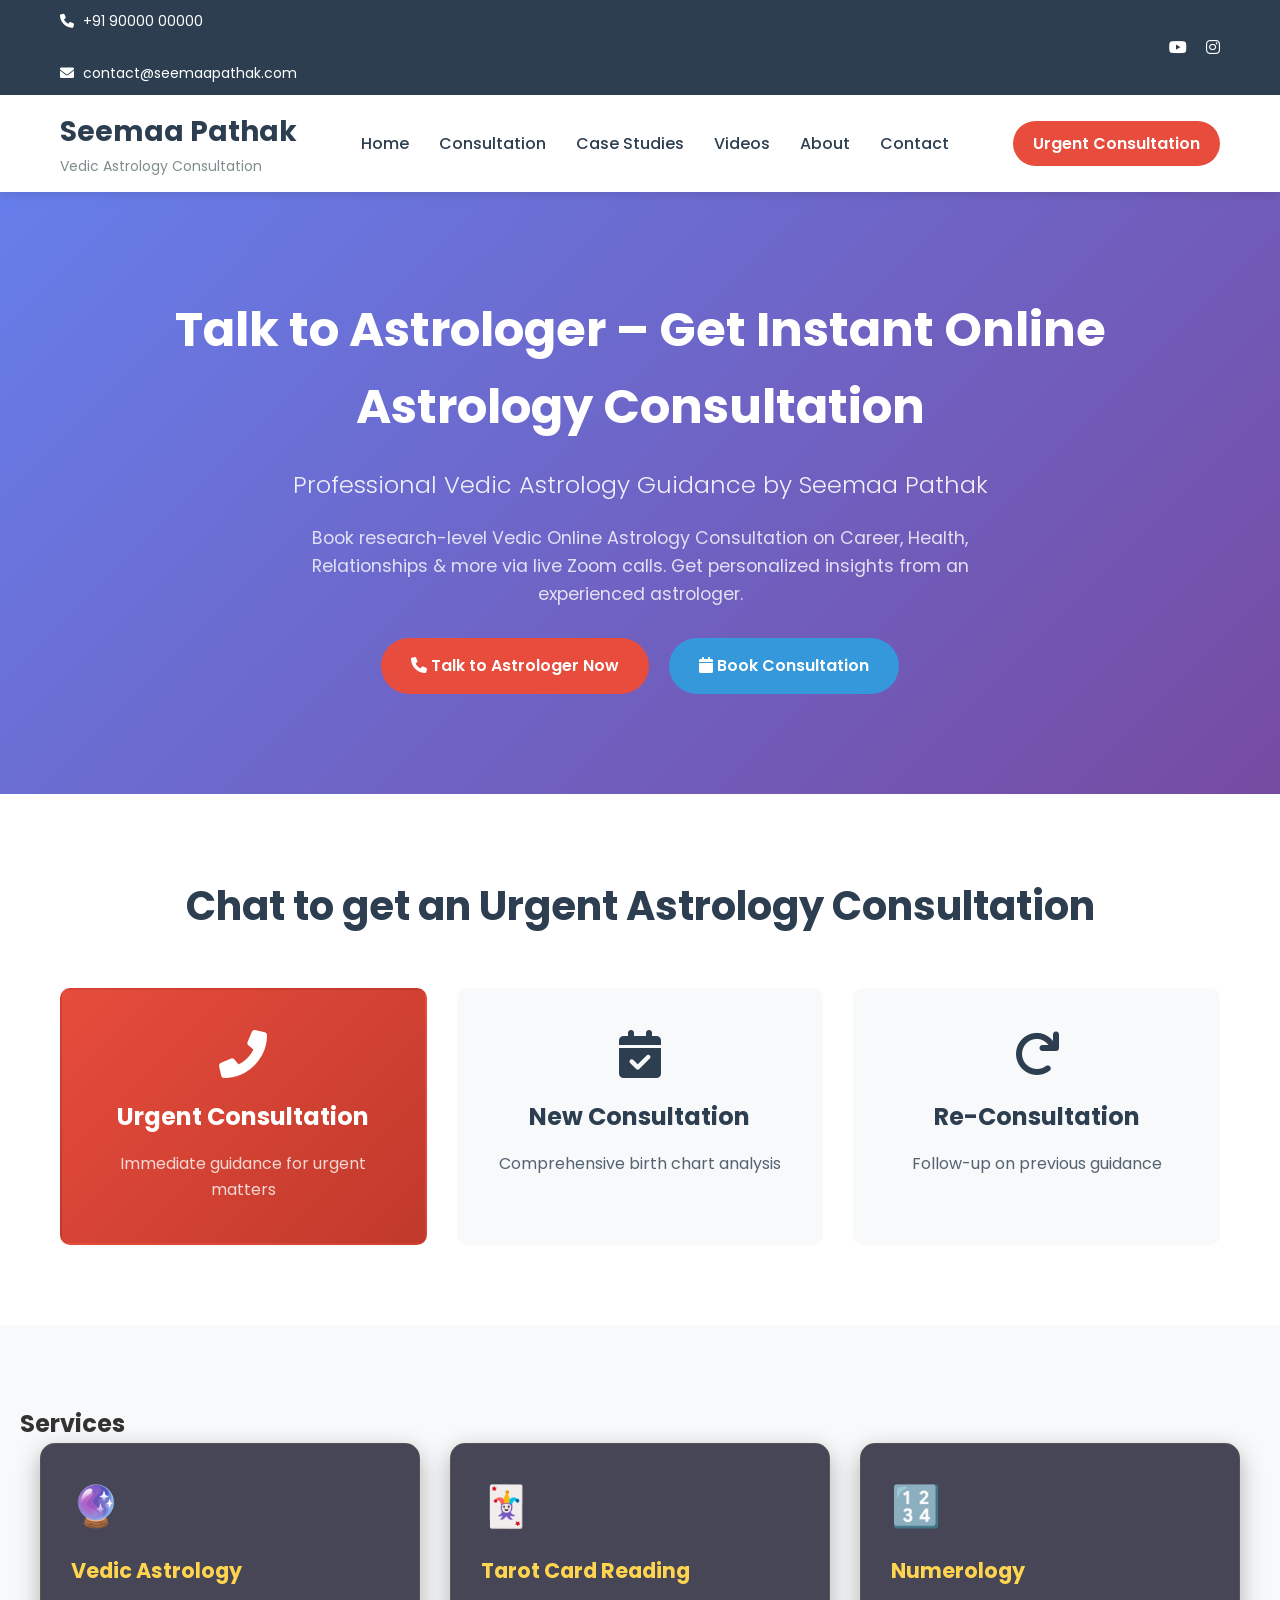
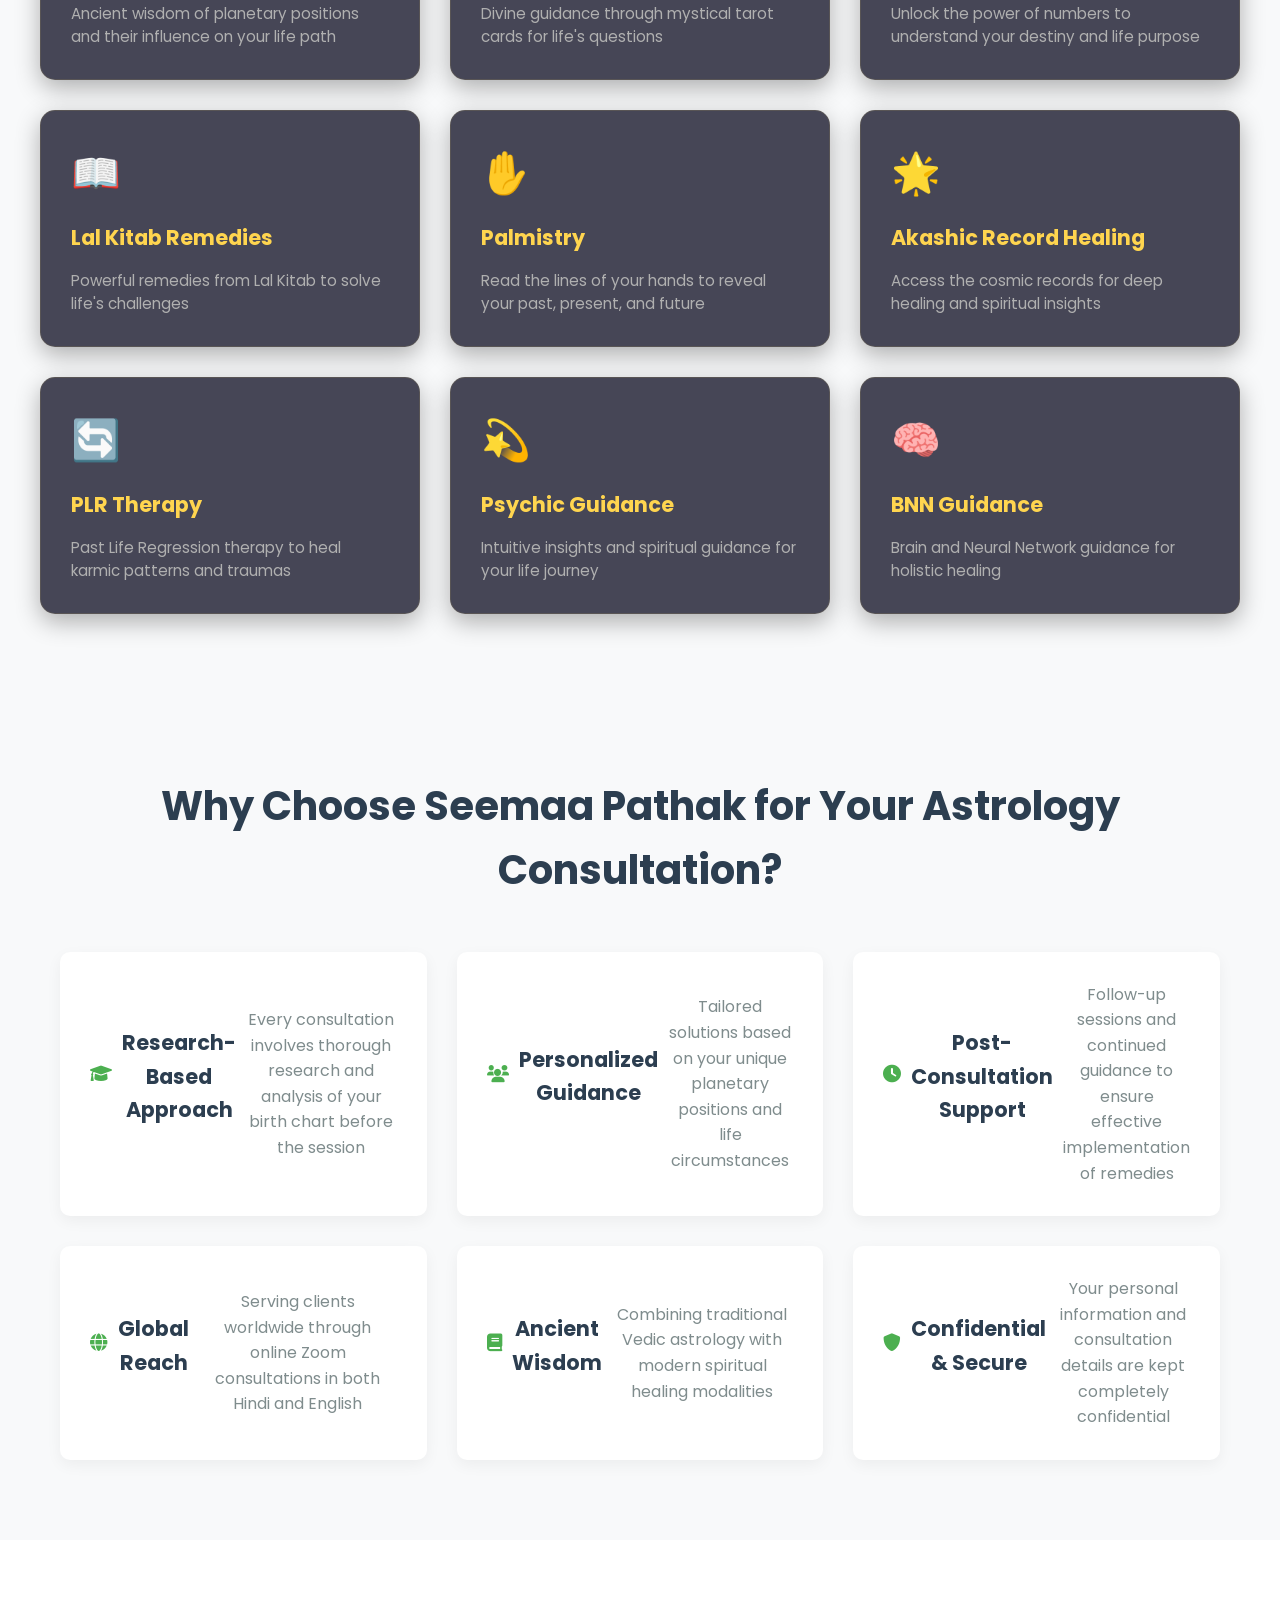
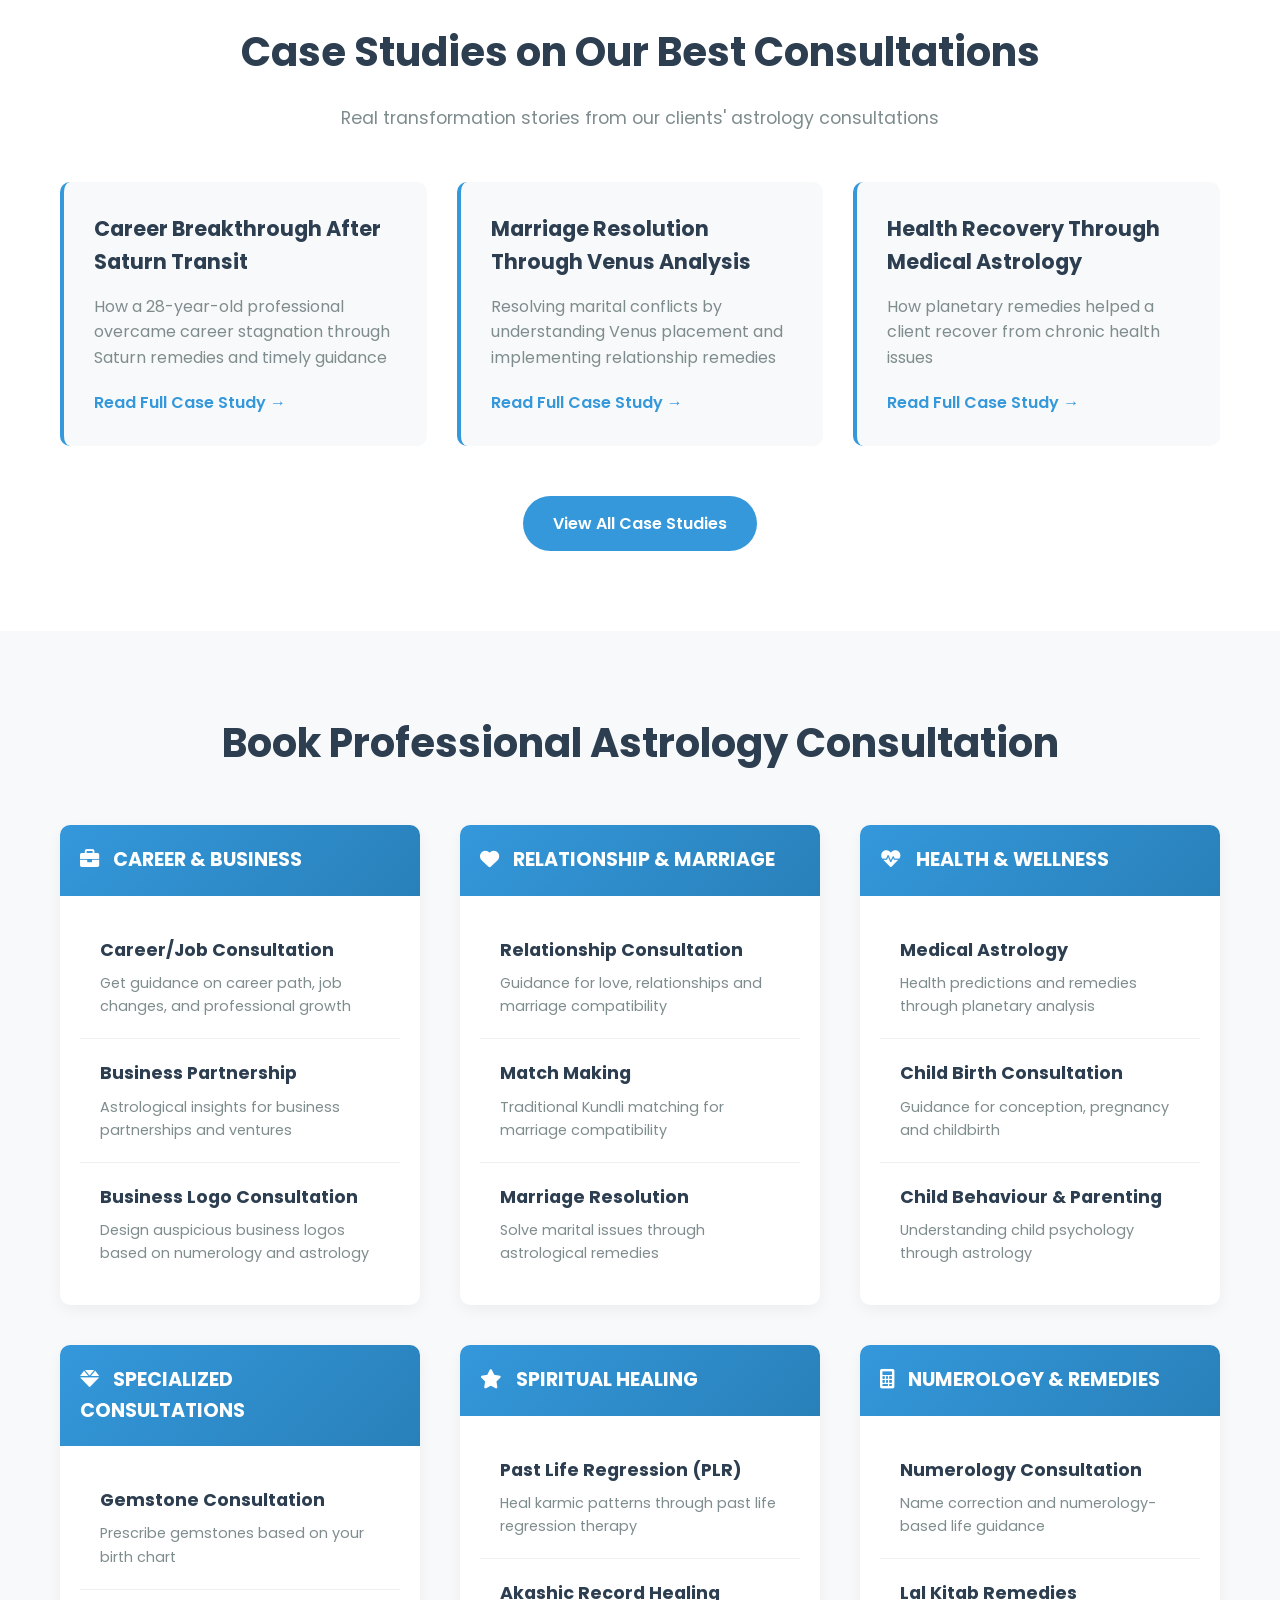
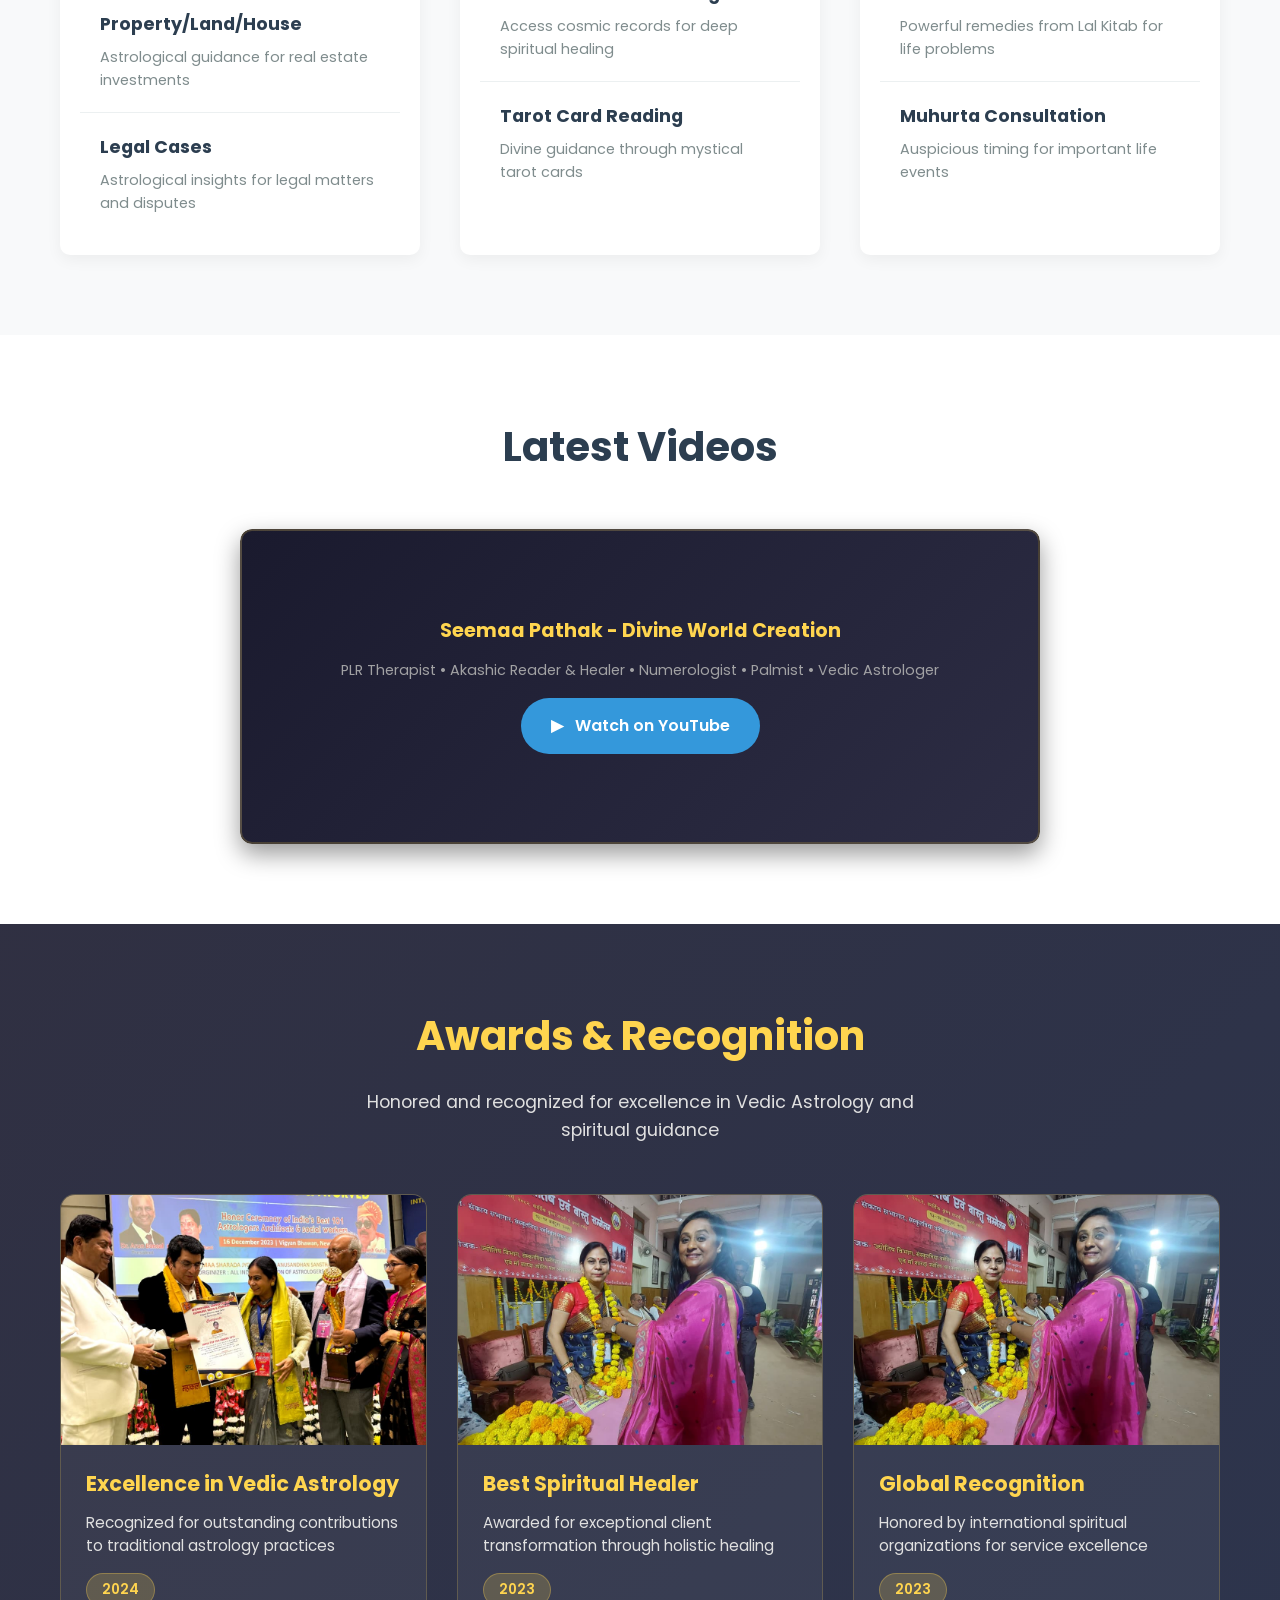
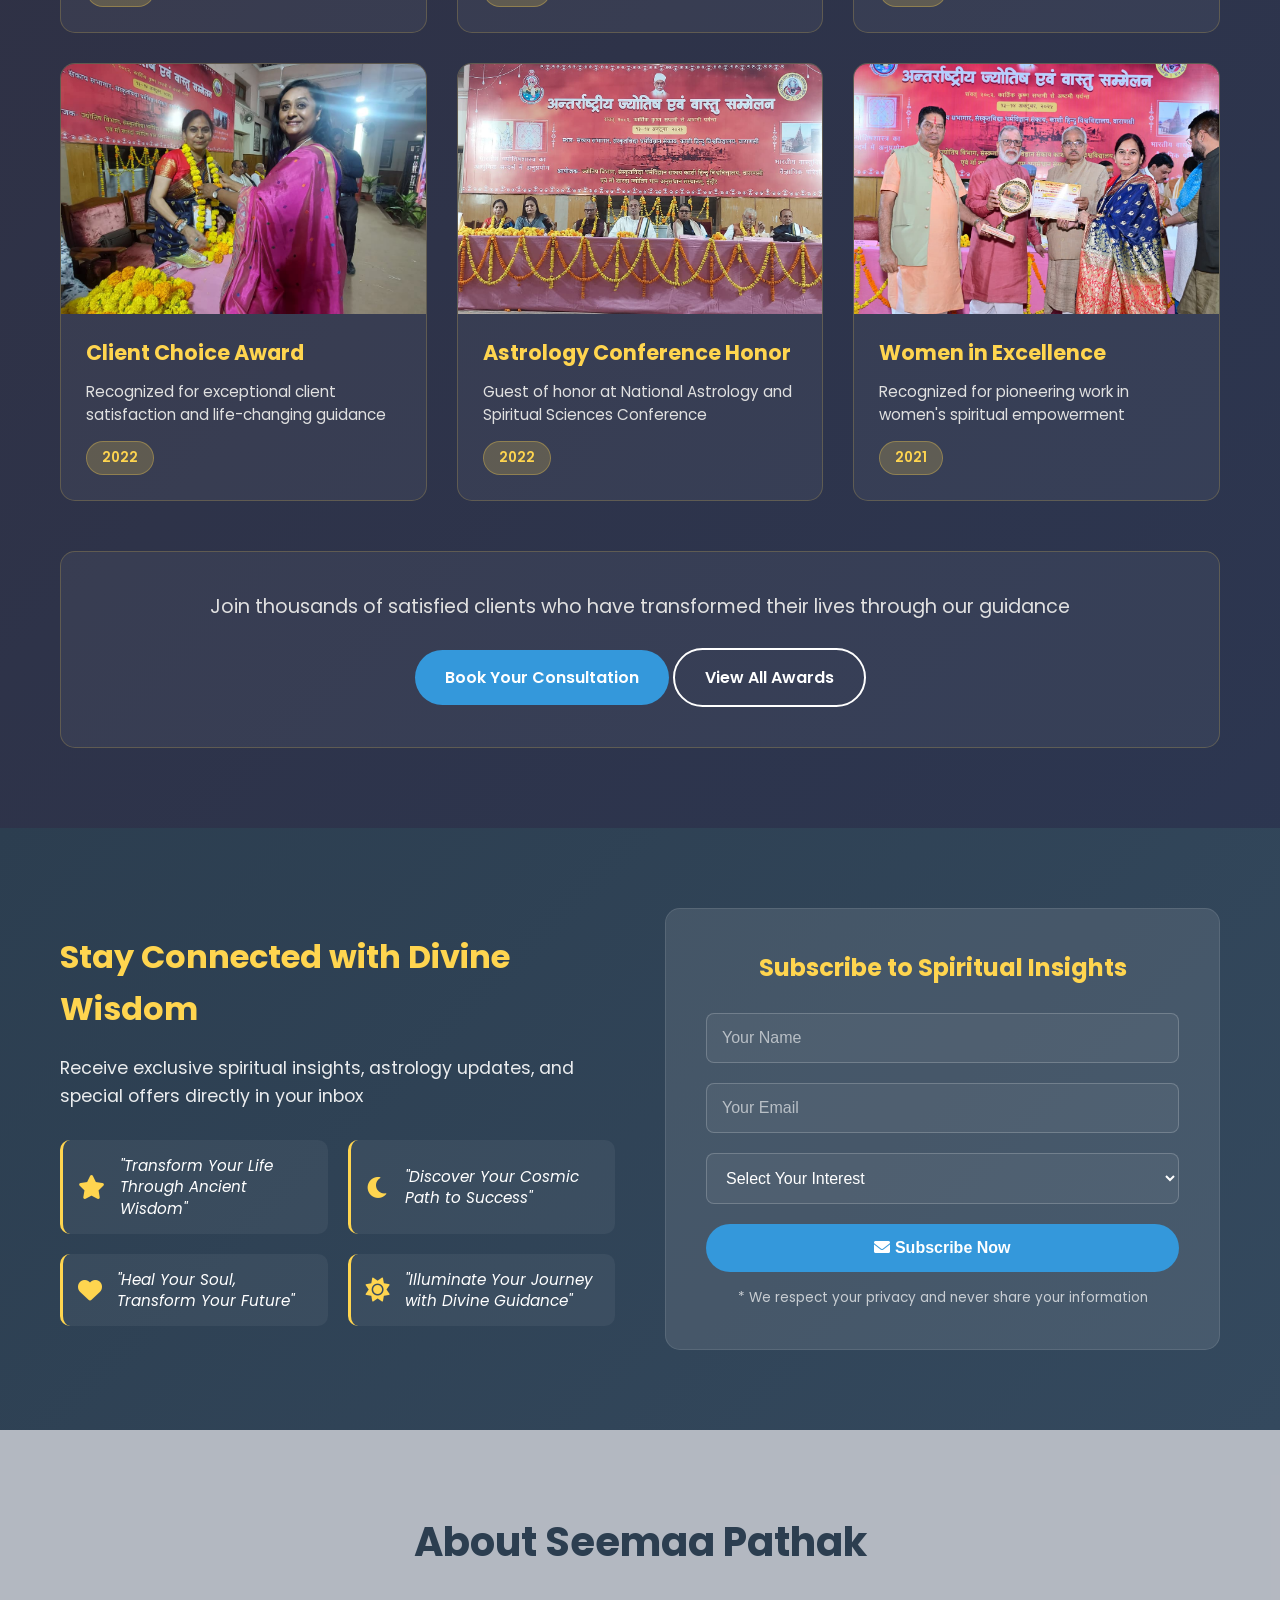
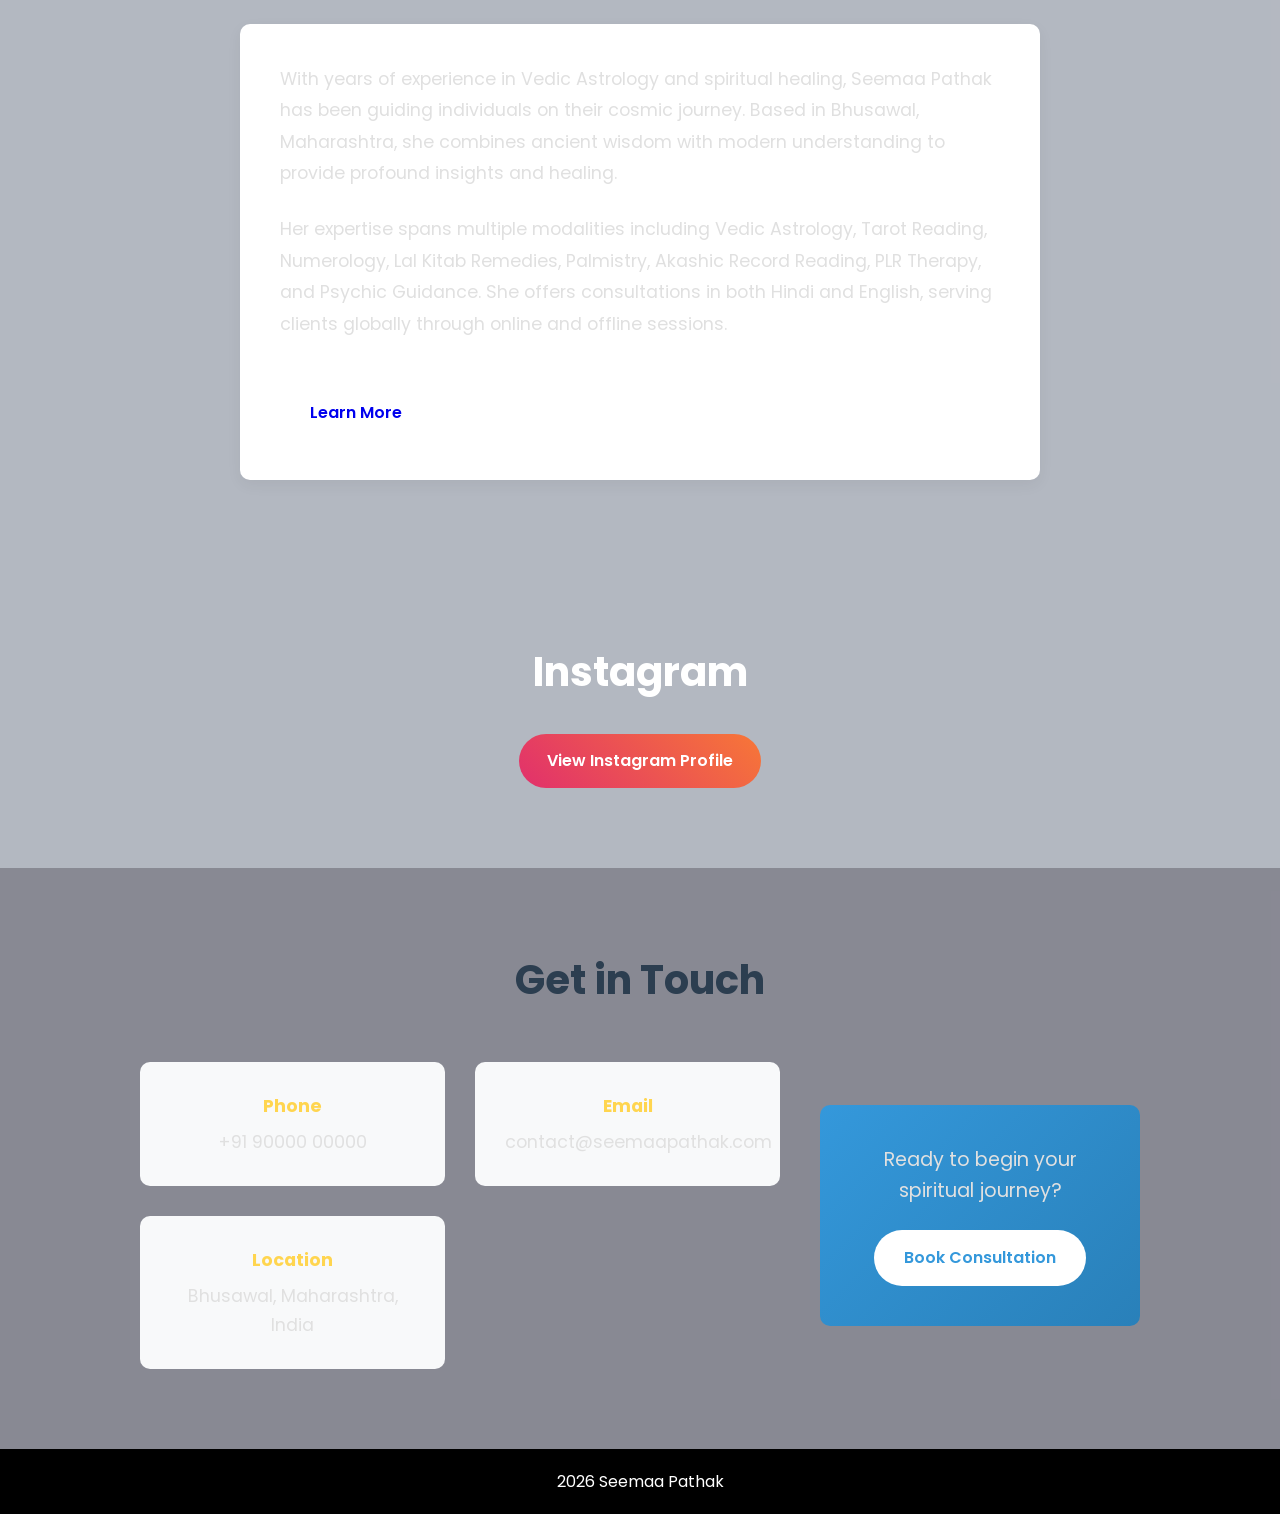
==== index.html @ 334b04e0 "awrds section added" ====
<!DOCTYPE html>
<html lang="en">

<head>

    <meta charset="UTF-8">
    <meta name="viewport" content="width=device-width, initial-scale=1.0">

    <title>Talk to Astrologer | Seemaa Pathak - Vedic Astrology Consultation</title>
    <meta name="description" content="Talk to Astrologer online and Book professional Vedic Online Astrology Consultation on Career, Health, Relationships & more via live Zoom calls.">

    <link rel="stylesheet" href="css/enhanced-style.css">
    <link href="https://fonts.googleapis.com/css2?family=Poppins:wght@300;400;500;600;700&display=swap" rel="stylesheet">
    <link rel="stylesheet" href="https://cdnjs.cloudflare.com/ajax/libs/font-awesome/6.0.0/css/all.min.css">

</head>

<body>

<header class="header">

    <div class="header-top">
        <div class="container">
            <div class="contact-info">
                <span><i class="fas fa-phone"></i> +91 90000 00000</span>
                <span><i class="fas fa-envelope"></i> contact@seemaapathak.com</span>
            </div>
            <div class="social-links">
                <a href="https://www.youtube.com/@DivineWORLDCreation12" target="_blank"><i class="fab fa-youtube"></i></a>
                <a href="https://instagram.com/seemaa_pathak" target="_blank"><i class="fab fa-instagram"></i></a>
            </div>
        </div>
    </div>

    <div class="header-main">
        <div class="container">
            <div class="logo">
                <h2>Seemaa Pathak</h2>
                <span>Vedic Astrology Consultation</span>
            </div>

            <nav class="main-nav">
                <a href="index.html">Home</a>
                <a href="services.html">Consultation</a>
                <a href="case-studies.html">Case Studies</a>
                <a href="videos.html">Videos</a>
                <a href="about.html">About</a>
                <a href="contact.html">Contact</a>
            </nav>

            <div class="header-cta">
                <a href="tel:+91900000000" class="btn urgent">Urgent Consultation</a>
            </div>
        </div>
    </div>

</header>

<section class="hero">

    <div class="container">
        <div class="hero-content">
            <h1>Talk to Astrologer – Get Instant Online Astrology Consultation</h1>
            <h2>Professional Vedic Astrology Guidance by Seemaa Pathak</h2>
            <p>Book research-level Vedic Online Astrology Consultation on Career, Health, Relationships & more via live Zoom calls. Get personalized insights from an experienced astrologer.</p>
            
            <div class="hero-buttons">
                <a href="tel:+91900000000" class="btn urgent">
                    <i class="fas fa-phone"></i> Talk to Astrologer Now
                </a>
                <a href="#consultation-types" class="btn primary">
                    <i class="fas fa-calendar"></i> Book Consultation
                </a>
            </div>
        </div>
    </div>

</section>

<section class="quick-booking">
    <div class="container">
        <h2>Chat to get an Urgent Astrology Consultation</h2>
        <div class="booking-grid">
            <a href="tel:+91900000000" class="booking-card urgent">
                <i class="fas fa-phone-alt"></i>
                <h3>Urgent Consultation</h3>
                <p>Immediate guidance for urgent matters</p>
            </a>
            <a href="contact.html" class="booking-card">
                <i class="fas fa-calendar-check"></i>
                <h3>New Consultation</h3>
                <p>Comprehensive birth chart analysis</p>
            </a>
            <a href="contact.html" class="booking-card">
                <i class="fas fa-redo"></i>
                <h3>Re-Consultation</h3>
                <p>Follow-up on previous guidance</p>
            </a>
        </div>
    </div>
</section>

<section class="services">

    <h2>Services</h2>

    <div class="service-grid">

        <div class="service-card">
            <div class="service-icon">🔮</div>
            <h3>Vedic Astrology</h3>
            <p>Ancient wisdom of planetary positions and their influence on your life path</p>
        </div>

        <div class="service-card">
            <div class="service-icon">🃏</div>
            <h3>Tarot Card Reading</h3>
            <p>Divine guidance through mystical tarot cards for life's questions</p>
        </div>

        <div class="service-card">
            <div class="service-icon">🔢</div>
            <h3>Numerology</h3>
            <p>Unlock the power of numbers to understand your destiny and life purpose</p>
        </div>

        <div class="service-card">
            <div class="service-icon">📖</div>
            <h3>Lal Kitab Remedies</h3>
            <p>Powerful remedies from Lal Kitab to solve life's challenges</p>
        </div>

        <div class="service-card">
            <div class="service-icon">✋</div>
            <h3>Palmistry</h3>
            <p>Read the lines of your hands to reveal your past, present, and future</p>
        </div>

        <div class="service-card">
            <div class="service-icon">🌟</div>
            <h3>Akashic Record Healing</h3>
            <p>Access the cosmic records for deep healing and spiritual insights</p>
        </div>

        <div class="service-card">
            <div class="service-icon">🔄</div>
            <h3>PLR Therapy</h3>
            <p>Past Life Regression therapy to heal karmic patterns and traumas</p>
        </div>

        <div class="service-card">
            <div class="service-icon">💫</div>
            <h3>Psychic Guidance</h3>
            <p>Intuitive insights and spiritual guidance for your life journey</p>
        </div>

        <div class="service-card">
            <div class="service-icon">🧠</div>
            <h3>BNN Guidance</h3>
            <p>Brain and Neural Network guidance for holistic healing</p>
        </div>

    </div>

</section>

<section class="why-choose">

    <div class="container">
        <h2>Why Choose Seemaa Pathak for Your Astrology Consultation?</h2>
        
        <div class="features-grid">
            <div class="feature">
                <i class="fas fa-graduation-cap"></i>
                <h3>Research-Based Approach</h3>
                <p>Every consultation involves thorough research and analysis of your birth chart before the session</p>
            </div>
            
            <div class="feature">
                <i class="fas fa-users"></i>
                <h3>Personalized Guidance</h3>
                <p>Tailored solutions based on your unique planetary positions and life circumstances</p>
            </div>
            
            <div class="feature">
                <i class="fas fa-clock"></i>
                <h3>Post-Consultation Support</h3>
                <p>Follow-up sessions and continued guidance to ensure effective implementation of remedies</p>
            </div>
            
            <div class="feature">
                <i class="fas fa-globe"></i>
                <h3>Global Reach</h3>
                <p>Serving clients worldwide through online Zoom consultations in both Hindi and English</p>
            </div>
            
            <div class="feature">
                <i class="fas fa-book"></i>
                <h3>Ancient Wisdom</h3>
                <p>Combining traditional Vedic astrology with modern spiritual healing modalities</p>
            </div>
            
            <div class="feature">
                <i class="fas fa-shield-alt"></i>
                <h3>Confidential & Secure</h3>
                <p>Your personal information and consultation details are kept completely confidential</p>
            </div>
        </div>
    </div>

</section>

<section class="case-studies">

    <div class="container">
        <h2>Case Studies on Our Best Consultations</h2>
        <p>Real transformation stories from our clients' astrology consultations</p>
        
        <div class="case-grid">
            <div class="case-card">
                <h3>Career Breakthrough After Saturn Transit</h3>
                <p>How a 28-year-old professional overcame career stagnation through Saturn remedies and timely guidance</p>
                <a href="case-studies.html" class="read-more">Read Full Case Study →</a>
            </div>
            
            <div class="case-card">
                <h3>Marriage Resolution Through Venus Analysis</h3>
                <p>Resolving marital conflicts by understanding Venus placement and implementing relationship remedies</p>
                <a href="case-studies.html" class="read-more">Read Full Case Study →</a>
            </div>
            
            <div class="case-card">
                <h3>Health Recovery Through Medical Astrology</h3>
                <p>How planetary remedies helped a client recover from chronic health issues</p>
                <a href="case-studies.html" class="read-more">Read Full Case Study →</a>
            </div>
        </div>
        
        <div class="case-cta">
            <a href="case-studies.html" class="btn primary">View All Case Studies</a>
        </div>
    </div>

</section>

<section class="consultation-types" id="consultation-types">

    <div class="container">
        <h2>Book Professional Astrology Consultation</h2>
        
        <div class="consultation-categories">
            <div class="category">
                <h3><i class="fas fa-briefcase"></i> CAREER & BUSINESS</h3>
                <div class="consultation-list">
                    <a href="contact.html" class="consultation-item">
                        <h4>Career/Job Consultation</h4>
                        <p>Get guidance on career path, job changes, and professional growth</p>
                    </a>
                    <a href="contact.html" class="consultation-item">
                        <h4>Business Partnership</h4>
                        <p>Astrological insights for business partnerships and ventures</p>
                    </a>
                    <a href="contact.html" class="consultation-item">
                        <h4>Business Logo Consultation</h4>
                        <p>Design auspicious business logos based on numerology and astrology</p>
                    </a>
                </div>
            </div>

            <div class="category">
                <h3><i class="fas fa-heart"></i> RELATIONSHIP & MARRIAGE</h3>
                <div class="consultation-list">
                    <a href="contact.html" class="consultation-item">
                        <h4>Relationship Consultation</h4>
                        <p>Guidance for love, relationships and marriage compatibility</p>
                    </a>
                    <a href="contact.html" class="consultation-item">
                        <h4>Match Making</h4>
                        <p>Traditional Kundli matching for marriage compatibility</p>
                    </a>
                    <a href="contact.html" class="consultation-item">
                        <h4>Marriage Resolution</h4>
                        <p>Solve marital issues through astrological remedies</p>
                    </a>
                </div>
            </div>

            <div class="category">
                <h3><i class="fas fa-heartbeat"></i> HEALTH & WELLNESS</h3>
                <div class="consultation-list">
                    <a href="contact.html" class="consultation-item">
                        <h4>Medical Astrology</h4>
                        <p>Health predictions and remedies through planetary analysis</p>
                    </a>
                    <a href="contact.html" class="consultation-item">
                        <h4>Child Birth Consultation</h4>
                        <p>Guidance for conception, pregnancy and childbirth</p>
                    </a>
                    <a href="contact.html" class="consultation-item">
                        <h4>Child Behaviour & Parenting</h4>
                        <p>Understanding child psychology through astrology</p>
                    </a>
                </div>
            </div>

            <div class="category">
                <h3><i class="fas fa-gem"></i> SPECIALIZED CONSULTATIONS</h3>
                <div class="consultation-list">
                    <a href="contact.html" class="consultation-item">
                        <h4>Gemstone Consultation</h4>
                        <p>Prescribe gemstones based on your birth chart</p>
                    </a>
                    <a href="contact.html" class="consultation-item">
                        <h4>Property/Land/House</h4>
                        <p>Astrological guidance for real estate investments</p>
                    </a>
                    <a href="contact.html" class="consultation-item">
                        <h4>Legal Cases</h4>
                        <p>Astrological insights for legal matters and disputes</p>
                    </a>
                </div>
            </div>

            <div class="category">
                <h3><i class="fas fa-star"></i> SPIRITUAL HEALING</h3>
                <div class="consultation-list">
                    <a href="contact.html" class="consultation-item">
                        <h4>Past Life Regression (PLR)</h4>
                        <p>Heal karmic patterns through past life regression therapy</p>
                    </a>
                    <a href="contact.html" class="consultation-item">
                        <h4>Akashic Record Healing</h4>
                        <p>Access cosmic records for deep spiritual healing</p>
                    </a>
                    <a href="contact.html" class="consultation-item">
                        <h4>Tarot Card Reading</h4>
                        <p>Divine guidance through mystical tarot cards</p>
                    </a>
                </div>
            </div>

            <div class="category">
                <h3><i class="fas fa-calculator"></i> NUMEROLOGY & REMEDIES</h3>
                <div class="consultation-list">
                    <a href="contact.html" class="consultation-item">
                        <h4>Numerology Consultation</h4>
                        <p>Name correction and numerology-based life guidance</p>
                    </a>
                    <a href="contact.html" class="consultation-item">
                        <h4>Lal Kitab Remedies</h4>
                        <p>Powerful remedies from Lal Kitab for life problems</p>
                    </a>
                    <a href="contact.html" class="consultation-item">
                        <h4>Muhurta Consultation</h4>
                        <p>Auspicious timing for important life events</p>
                    </a>
                </div>
            </div>
        </div>
    </div>

</section>

<section class="youtube">

    <h2>Latest Videos</h2>

    <div class="video-container">

        <div class="video-placeholder">
            <div class="video-info">
                <h3>Seemaa Pathak - Divine World Creation</h3>
                <p>PLR Therapist • Akashic Reader & Healer • Numerologist • Palmist • Vedic Astrologer</p>
                <a href="https://www.youtube.com/@DivineWORLDCreation12" target="_blank" class="btn primary">
                    <span style="margin-right: 8px;">▶</span> Watch on YouTube
                </a>
            </div>
        </div>
                        
    </div>

</section>

<section class="testimonials-credits">

    <div class="container">
        <h2>Awards & Recognition</h2>
        <p>Honored and recognized for excellence in Vedic Astrology and spiritual guidance</p>
        
        <div class="credits-grid">
            <div class="credit-card">
                <div class="credit-image">
                    <img src="images/1.jpeg" alt="Excellence in Astrology Award" loading="lazy">
                    <div class="credit-overlay">
                        <i class="fas fa-trophy"></i>
                    </div>
                </div>
                <div class="credit-content">
                    <h3>Excellence in Vedic Astrology</h3>
                    <p>Recognized for outstanding contributions to traditional astrology practices</p>
                    <span class="credit-year">2024</span>
                </div>
            </div>
            
            <div class="credit-card">
                <div class="credit-image">
                    <img src="images/2.jpeg" alt="Spiritual Guidance Award" loading="lazy">
                    <div class="credit-overlay">
                        <i class="fas fa-star"></i>
                    </div>
                </div>
                <div class="credit-content">
                    <h3>Best Spiritual Healer</h3>
                    <p>Awarded for exceptional client transformation through holistic healing</p>
                    <span class="credit-year">2023</span>
                </div>
            </div>
            
            <div class="credit-card">
                <div class="credit-image">
                    <img src="images/3.jpeg" alt="Felicitation Ceremony" loading="lazy">
                    <div class="credit-overlay">
                        <i class="fas fa-certificate"></i>
                    </div>
                </div>
                <div class="credit-content">
                    <h3>Global Recognition</h3>
                    <p>Honored by international spiritual organizations for service excellence</p>
                    <span class="credit-year">2023</span>
                </div>
            </div>
            
            <div class="credit-card">
                <div class="credit-image">
                    <img src="images/4.jpeg" alt="Client Appreciation Award" loading="lazy">
                    <div class="credit-overlay">
                        <i class="fas fa-heart"></i>
                    </div>
                </div>
                <div class="credit-content">
                    <h3>Client Choice Award</h3>
                    <p>Recognized for exceptional client satisfaction and life-changing guidance</p>
                    <span class="credit-year">2022</span>
                </div>
            </div>
            
            <div class="credit-card">
                <div class="credit-image">
                    <img src="images/5.jpeg" alt="Astrology Conference Honor" loading="lazy">
                    <div class="credit-overlay">
                        <i class="fas fa-award"></i>
                    </div>
                </div>
                <div class="credit-content">
                    <h3>Astrology Conference Honor</h3>
                    <p>Guest of honor at National Astrology and Spiritual Sciences Conference</p>
                    <span class="credit-year">2022</span>
                </div>
            </div>
            
            <div class="credit-card">
                <div class="credit-image">
                    <img src="images/6.jpeg" alt="Women in Excellence Award" loading="lazy">
                    <div class="credit-overlay">
                        <i class="fas fa-female"></i>
                    </div>
                </div>
                <div class="credit-content">
                    <h3>Women in Excellence</h3>
                    <p>Recognized for pioneering work in women's spiritual empowerment</p>
                    <span class="credit-year">2021</span>
                </div>
            </div>
        </div>
        
        <div class="credits-cta">
            <p>Join thousands of satisfied clients who have transformed their lives through our guidance</p>
            <a href="contact.html" class="btn primary">Book Your Consultation</a>
            <a href="awards.html" class="btn secondary">View All Awards</a>
        </div>
    </div>

</section>

<!-- Mail Snippet Section -->
<section class="mail-snippet">

    <div class="container">
        <div class="mail-content">
            <div class="mail-info">
                <h2>Stay Connected with Divine Wisdom</h2>
                <p>Receive exclusive spiritual insights, astrology updates, and special offers directly in your inbox</p>
                
                <div class="tagline-grid">
                    <div class="tagline-item">
                        <i class="fas fa-star"></i>
                        <span>"Transform Your Life Through Ancient Wisdom"</span>
                    </div>
                    <div class="tagline-item">
                        <i class="fas fa-moon"></i>
                        <span>"Discover Your Cosmic Path to Success"</span>
                    </div>
                    <div class="tagline-item">
                        <i class="fas fa-heart"></i>
                        <span>"Heal Your Soul, Transform Your Future"</span>
                    </div>
                    <div class="tagline-item">
                        <i class="fas fa-sun"></i>
                        <span>"Illuminate Your Journey with Divine Guidance"</span>
                    </div>
                </div>
            </div>
            
            <div class="mail-form">
                <h3>Subscribe to Spiritual Insights</h3>
                <form class="newsletter-form" onsubmit="handleNewsletterSubmit(event)">
                    <div class="form-group">
                        <input type="text" placeholder="Your Name" required>
                    </div>
                    <div class="form-group">
                        <input type="email" placeholder="Your Email" required>
                    </div>
                    <div class="form-group">
                        <select required>
                            <option value="">Select Your Interest</option>
                            <option value="astrology">Vedic Astrology</option>
                            <option value="healing">Spiritual Healing</option>
                            <option value="numerology">Numerology</option>
                            <option value="all">All Topics</option>
                        </select>
                    </div>
                    <button type="submit" class="btn primary">
                        <i class="fas fa-envelope"></i> Subscribe Now
                    </button>
                </form>
                <p class="form-note">* We respect your privacy and never share your information</p>
            </div>
        </div>
    </div>

</section>

<section class="about" id="about">

    <h2>About Seemaa Pathak</h2>
    
    <div class="about-content">
        <div class="about-text">
            <p>
                With years of experience in Vedic Astrology and spiritual healing, Seemaa Pathak has been 
                guiding individuals on their cosmic journey. Based in Bhusawal, Maharashtra, she combines 
                ancient wisdom with modern understanding to provide profound insights and healing.
            </p>
            <p>
                Her expertise spans multiple modalities including Vedic Astrology, Tarot Reading, Numerology, 
                Lal Kitab Remedies, Palmistry, Akashic Record Reading, PLR Therapy, and Psychic Guidance. 
                She offers consultations in both Hindi and English, serving clients globally through online 
                and offline sessions.
            </p>
            <a href="about.html" class="btn">Learn More</a>
        </div>
    </div>

</section>

<section class="instagram">

    <h2>Instagram</h2>

    <a class="insta-btn"
       href="https://instagram.com/seemaa_pathak"
       target="_blank">

        View Instagram Profile

    </a>

</section>

<section class="contact" id="contact">

    <h2>Get in Touch</h2>
    
    <div class="contact-content">
        <div class="contact-info">
            <div class="contact-item">
                <h3>Phone</h3>
                <p>+91 90000 00000</p>
            </div>
            <div class="contact-item">
                <h3>Email</h3>
                <p>contact@seemaapathak.com</p>
            </div>
            <div class="contact-item">
                <h3>Location</h3>
                <p>Bhusawal, Maharashtra, India</p>
            </div>
        </div>
        <div class="contact-cta">
            <p>Ready to begin your spiritual journey?</p>
            <a href="contact.html" class="btn primary">Book Consultation</a>
        </div>
    </div>

</section>

<footer>

    <p> 2026 Seemaa Pathak</p>

</footer>

<script>
function handleNewsletterSubmit(event) {
    event.preventDefault();
    
    const form = event.target;
    const name = form.querySelector('input[type="text"]').value;
    const email = form.querySelector('input[type="email"]').value;
    const interest = form.querySelector('select').value;
    
    // Show success message
    const button = form.querySelector('button[type="submit"]');
    const originalText = button.innerHTML;
    button.innerHTML = '<i class="fas fa-check"></i> Subscribed Successfully!';
    button.style.background = '#27ae60';
    
    // Reset form after 3 seconds
    setTimeout(() => {
        form.reset();
        button.innerHTML = originalText;
        button.style.background = '';
    }, 3000);
    
    // Here you would normally send the data to your server
    console.log('Newsletter subscription:', { name, email, interest });
}
</script>

</body>

</html>
---- css/enhanced-style.css ----
/* Professional CSS inspired by consultlunarastro.com for Seemaa Pathak */

* {
    margin: 0;
    padding: 0;
    box-sizing: border-box;
}

body {
    font-family: 'Poppins', sans-serif;
    background: #f8f9fa;
    color: #333;
    line-height: 1.6;
}

.container {
    max-width: 1200px;
    margin: 0 auto;
    padding: 0 20px;
}

/* Header Styles */
.header {
    background: #fff;
    box-shadow: 0 2px 10px rgba(0,0,0,0.1);
    position: sticky;
    top: 0;
    z-index: 1000;
}

.header-top {
    background: #2c3e50;
    color: white;
    padding: 10px 0;
    font-size: 14px;
}

.header-top .container {
    display: flex;
    justify-content: space-between;
    align-items: center;
}

.contact-info span {
    margin-right: 20px;
}

.contact-info i {
    margin-right: 5px;
}

.social-links a {
    color: white;
    margin-left: 15px;
    font-size: 16px;
    transition: color 0.3s ease;
}

.social-links a:hover {
    color: #3498db;
}

.header-main {
    padding: 15px 0;
}

.header-main .container {
    display: flex;
    justify-content: space-between;
    align-items: center;
}

.logo h2 {
    color: #2c3e50;
    font-size: 28px;
    margin: 0;
}

.logo span {
    color: #7f8c8d;
    font-size: 14px;
    display: block;
}

.main-nav {
    display: flex;
    gap: 30px;
}

.main-nav a {
    color: #2c3e50;
    text-decoration: none;
    font-weight: 500;
    transition: color 0.3s ease;
    position: relative;
}

.main-nav a:hover {
    color: #3498db;
}

.main-nav a::after {
    content: '';
    position: absolute;
    bottom: -5px;
    left: 0;
    width: 0;
    height: 2px;
    background: #3498db;
    transition: width 0.3s ease;
}

.main-nav a:hover::after {
    width: 100%;
}

.header-cta .btn.urgent {
    background: #e74c3c;
    color: white;
    padding: 10px 20px;
    border-radius: 25px;
    text-decoration: none;
    font-weight: 600;
    transition: all 0.3s ease;
}

.header-cta .btn.urgent:hover {
    background: #c0392b;
    transform: translateY(-2px);
}

/* Hero Section */
.hero {
    background: linear-gradient(135deg, #667eea 0%, #764ba2 100%);
    color: white;
    padding: 100px 0;
    text-align: center;
}

.hero h1 {
    font-size: 3rem;
    margin-bottom: 20px;
    font-weight: 700;
}

.hero h2 {
    font-size: 1.5rem;
    margin-bottom: 20px;
    font-weight: 300;
    opacity: 0.9;
}

.hero p {
    font-size: 1.1rem;
    margin-bottom: 30px;
    max-width: 700px;
    margin-left: auto;
    margin-right: auto;
    opacity: 0.8;
}

.hero-buttons {
    display: flex;
    gap: 20px;
    justify-content: center;
    flex-wrap: wrap;
}

.btn {
    display: inline-block;
    padding: 15px 30px;
    border-radius: 30px;
    text-decoration: none;
    font-weight: 600;
    transition: all 0.3s ease;
    border: none;
    cursor: pointer;
    font-size: 16px;
}

.btn.primary {
    background: #3498db;
    color: white;
}

.btn.primary:hover {
    background: #2980b9;
    transform: translateY(-2px);
    box-shadow: 0 5px 15px rgba(52, 152, 219, 0.3);
}

.btn.urgent {
    background: #e74c3c;
    color: white;
}

.btn.urgent:hover {
    background: #c0392b;
    transform: translateY(-2px);
    box-shadow: 0 5px 15px rgba(231, 76, 60, 0.3);
}

.btn.secondary {
    background: transparent;
    color: white;
    border: 2px solid white;
}

.btn.secondary:hover {
    background: white;
    color: #667eea;
}

/* Quick Booking Section */
.quick-booking {
    padding: 80px 0;
    background: white;
}

.quick-booking h2 {
    text-align: center;
    font-size: 2.5rem;
    margin-bottom: 50px;
    color: #2c3e50;
}

.booking-grid {
    display: grid;
    grid-template-columns: repeat(auto-fit, minmax(300px, 1fr));
    gap: 30px;
}

.booking-card {
    background: #f8f9fa;
    padding: 40px 30px;
    border-radius: 10px;
    text-align: center;
    text-decoration: none;
    color: #2c3e50;
    transition: all 0.3s ease;
    border: 2px solid transparent;
}

.booking-card:hover {
    transform: translateY(-5px);
    box-shadow: 0 10px 30px rgba(0,0,0,0.1);
    border-color: #3498db;
}

.booking-card.urgent {
    background: linear-gradient(135deg, #e74c3c, #c0392b);
    color: white;
}

.booking-card i {
    font-size: 3rem;
    margin-bottom: 20px;
    display: block;
}

.booking-card h3 {
    font-size: 1.5rem;
    margin-bottom: 15px;
}

.booking-card p {
    opacity: 0.8;
    line-height: 1.6;
}

/* Why Choose Section */
.why-choose {
    padding: 80px 0;
    background: #f8f9fa;
}

.why-choose h2 {
    text-align: center;
    font-size: 2.5rem;
    margin-bottom: 50px;
    color: #2c3e50;
}

.features-grid {
    display: grid;
    grid-template-columns: repeat(auto-fit, minmax(350px, 1fr));
    gap: 30px;
}

.feature {
    background: white;
    padding: 30px;
    border-radius: 10px;
    text-align: center;
    box-shadow: 0 5px 15px rgba(0,0,0,0.05);
    transition: transform 0.3s ease;
}

.feature:hover {
    transform: translateY(-5px);
}

.feature i {
    font-size: 3rem;
    color: #3498db;
    margin-bottom: 20px;
}

.feature h3 {
    font-size: 1.3rem;
    margin-bottom: 15px;
    color: #2c3e50;
}

.feature p {
    color: #7f8c8d;
    line-height: 1.6;
}

/* Case Studies Section */
.case-studies {
    padding: 80px 0;
    background: white;
}

.case-studies h2 {
    text-align: center;
    font-size: 2.5rem;
    margin-bottom: 20px;
    color: #2c3e50;
}

.case-studies > .container > p {
    text-align: center;
    font-size: 1.1rem;
    color: #7f8c8d;
    margin-bottom: 50px;
    max-width: 600px;
    margin-left: auto;
    margin-right: auto;
}

.case-grid {
    display: grid;
    grid-template-columns: repeat(auto-fit, minmax(350px, 1fr));
    gap: 30px;
    margin-bottom: 50px;
}

.case-card {
    background: #f8f9fa;
    padding: 30px;
    border-radius: 10px;
    border-left: 4px solid #3498db;
}

.case-card h3 {
    font-size: 1.3rem;
    margin-bottom: 15px;
    color: #2c3e50;
}

.case-card p {
    color: #7f8c8d;
    line-height: 1.6;
    margin-bottom: 20px;
}

.read-more {
    color: #3498db;
    text-decoration: none;
    font-weight: 600;
    transition: color 0.3s ease;
}

.read-more:hover {
    color: #2980b9;
}

.case-cta {
    text-align: center;
}

/* Consultation Types Section */
.consultation-types {
    padding: 80px 0;
    background: #f8f9fa;
}

.consultation-types h2 {
    text-align: center;
    font-size: 2.5rem;
    margin-bottom: 50px;
    color: #2c3e50;
}

.consultation-categories {
    display: grid;
    grid-template-columns: repeat(auto-fit, minmax(350px, 1fr));
    gap: 40px;
}

.category {
    background: white;
    border-radius: 10px;
    overflow: hidden;
    box-shadow: 0 5px 15px rgba(0,0,0,0.05);
}

.category h3 {
    background: linear-gradient(135deg, #3498db, #2980b9);
    color: white;
    padding: 20px;
    font-size: 1.2rem;
    margin: 0;
}

.category h3 i {
    margin-right: 10px;
}

.consultation-list {
    padding: 20px;
}

.consultation-item {
    display: block;
    padding: 20px;
    border-bottom: 1px solid #ecf0f1;
    text-decoration: none;
    color: #2c3e50;
    transition: all 0.3s ease;
}

.consultation-item:last-child {
    border-bottom: none;
}

.consultation-item:hover {
    background: #f8f9fa;
    padding-left: 30px;
}

.consultation-item h4 {
    font-size: 1.1rem;
    margin-bottom: 8px;
    color: #2c3e50;
}

.consultation-item p {
    font-size: 0.9rem;
    color: #7f8c8d;
    margin: 0;
}

/* YouTube Section */
.youtube {
    padding: 80px 0;
    background: white;
}

.youtube h2 {
    text-align: center;
    font-size: 2.5rem;
    margin-bottom: 50px;
    color: #2c3e50;
}

.video-container {
    max-width: 800px;
    margin: 0 auto;
}

.video-placeholder {
    background: linear-gradient(135deg, #ff0000, #cc0000);
    border-radius: 10px;
    padding: 60px 40px;
    text-align: center;
    color: white;
}

.video-info h3 {
    font-size: 1.5rem;
    margin-bottom: 15px;
}

.video-info p {
    margin-bottom: 30px;
    opacity: 0.9;
}

/* YouTube Channel Section */
.youtube-channel {
    padding: 80px 0;
    background: white;
}

.youtube-channel h2 {
    text-align: center;
    font-size: 2.5rem;
    margin-bottom: 20px;
    color: #2c3e50;
}

.youtube-channel > .container > p {
    text-align: center;
    font-size: 1.1rem;
    color: #7f8c8d;
    margin-bottom: 40px;
    max-width: 600px;
    margin-left: auto;
    margin-right: auto;
}

.youtube-embed {
    background: #f8f9fa;
    border-radius: 10px;
    padding: 20px;
    box-shadow: 0 5px 15px rgba(0,0,0,0.05);
    margin-bottom: 40px;
}

.youtube-embed iframe {
    border-radius: 8px;
    width: 100%;
}

.channel-actions {
    display: flex;
    gap: 20px;
    justify-content: center;
    flex-wrap: wrap;
}

/* About Section */
.about {
    padding: 80px 0;
    background: #f8f9fa;
}

.about h2 {
    text-align: center;
    font-size: 2.5rem;
    margin-bottom: 50px;
    color: #2c3e50;
}

.about-content {
    max-width: 800px;
    margin: 0 auto;
}

.about-text {
    background: white;
    padding: 40px;
    border-radius: 10px;
    box-shadow: 0 5px 15px rgba(0,0,0,0.05);
}

.about-text p {
    color: #7f8c8d;
    line-height: 1.8;
    margin-bottom: 20px;
}

.about-text .btn {
    margin-top: 20px;
}

/* Instagram Section */
.instagram {
    padding: 80px 0;
    background: linear-gradient(135deg, #f09433 0%, #e6683c 25%, #dc2743 50%, #cc2366 75%, #bc1888 100%);
    color: white;
    text-align: center;
}

.instagram h2 {
    font-size: 2.5rem;
    margin-bottom: 30px;
}

.insta-btn {
    display: inline-block;
    background: white;
    color: #bc1888;
    padding: 15px 30px;
    border-radius: 30px;
    text-decoration: none;
    font-weight: 600;
    transition: all 0.3s ease;
}

.insta-btn:hover {
    transform: translateY(-2px);
    box-shadow: 0 5px 15px rgba(0,0,0,0.2);
}

/* Contact Section */
.contact {
    padding: 80px 0;
    background: white;
}

.contact h2 {
    text-align: center;
    font-size: 2.5rem;
    margin-bottom: 50px;
    color: #2c3e50;
}

.contact-content {
    display: grid;
    grid-template-columns: 2fr 1fr;
    gap: 50px;
    align-items: center;
}

.contact-info {
    display: grid;
    grid-template-columns: repeat(auto-fit, minmax(250px, 1fr));
    gap: 30px;
}

.contact-item {
    text-align: center;
    padding: 30px;
    background: #f8f9fa;
    border-radius: 10px;
}

.contact-item h3 {
    color: #3498db;
    margin-bottom: 10px;
}

.contact-item p {
    color: #7f8c8d;
    font-size: 1.1rem;
}

.contact-cta {
    text-align: center;
    padding: 40px;
    background: linear-gradient(135deg, #3498db, #2980b9);
    color: white;
    border-radius: 10px;
}

.contact-cta p {
    margin-bottom: 20px;
    font-size: 1.1rem;
}

.contact-cta .btn {
    background: white;
    color: #3498db;
}

.contact-cta .btn:hover {
    background: #f8f9fa;
}

/* Footer */
footer {
    background: #2c3e50;
    color: white;
    text-align: center;
    padding: 30px 0;
}

/* Responsive Design */
@media (max-width: 768px) {
    .header-main .container {
        flex-direction: column;
        gap: 20px;
    }
    
    .main-nav {
        flex-wrap: wrap;
        justify-content: center;
        gap: 15px;
    }
    
    .hero h1 {
        font-size: 2rem;
    }
    
    .hero h2 {
        font-size: 1.2rem;
    }
    
    .hero-buttons {
        flex-direction: column;
        align-items: center;
    }
    
    .contact-content {
        grid-template-columns: 1fr;
        gap: 30px;
    }
    
    .consultation-categories {
        grid-template-columns: 1fr;
    }
    
    .features-grid {
        grid-template-columns: 1fr;
    }
    
    .case-grid {
        grid-template-columns: 1fr;
    }
}

@media (max-width: 480px) {
    .container {
        padding: 0 15px;
    }
    
    .hero {
        padding: 60px 0;
    }
    
    .hero h1 {
        font-size: 1.8rem;
    }
    
    .quick-booking, .why-choose, .case-studies, .consultation-types, .youtube, .about, .instagram, .contact {
        padding: 60px 0;
    }
    
    .booking-grid {
        grid-template-columns: 1fr;
    }
}

.btn.secondary:hover {
    background: rgba(255, 213, 79, 0.1);
    transform: translateY(-2px);
}

/* Enhanced Service Cards */
.services {
    padding: 80px 20px;
}

.service-grid {
    display: grid;
    grid-template-columns: repeat(auto-fit, minmax(280px, 1fr));
    gap: 30px;
    max-width: 1200px;
    margin: auto;
}

.service-card {
    background: rgba(26, 26, 46, 0.8);
    padding: 30px;
    border-radius: 15px;
    box-shadow: 0 8px 25px rgba(0, 0, 0, 0.3);
    transition: all 0.3s ease;
    border: 1px solid rgba(255, 213, 79, 0.1);
    text-align: left;
}

.service-card:hover {
    transform: translateY(-5px);
    box-shadow: 0 12px 35px rgba(0, 0, 0, 0.4);
    border-color: rgba(255, 213, 79, 0.3);
}

.service-icon {
    font-size: 2.5rem;
    margin-bottom: 1rem;
    display: block;
}

.service-card h3 {
    margin: 0 0 1rem 0;
    color: #ffd54f;
    font-size: 1.3rem;
}

.service-card p {
    margin: 0;
    color: #b0b0b0;
    font-size: 0.95rem;
    line-height: 1.5;
}

/* About Section */
.about {
    padding: 80px 20px;
    background: rgba(22, 33, 62, 0.3);
}

.about-content {
    max-width: 800px;
    margin: 0 auto;
}

.about-text p {
    font-size: 1.1rem;
    margin-bottom: 1.5rem;
    color: #e0e0e0;
    text-align: left;
}

/* Contact Section */
.contact {
    padding: 80px 20px;
    background: rgba(26, 26, 46, 0.5);
}

.contact-content {
    max-width: 1000px;
    margin: 0 auto;
    display: grid;
    grid-template-columns: 2fr 1fr;
    gap: 40px;
    align-items: center;
}

.contact-info {
    display: grid;
    grid-template-columns: repeat(auto-fit, minmax(200px, 1fr));
    gap: 30px;
}

.contact-item {
    text-align: center;
}

.contact-item h3 {
    color: #ffd54f;
    margin-bottom: 0.5rem;
    font-size: 1.1rem;
}

.contact-item p {
    color: #e0e0e0;
    margin: 0;
}

.contact-cta {
    text-align: center;
}

.contact-cta p {
    font-size: 1.2rem;
    margin-bottom: 1.5rem;
    color: #e0e0e0;
}

/* YouTube Section */
.youtube {
    padding: 80px 20px;
}

.video-container {
    max-width: 800px;
    margin: 0 auto;
    position: relative;
    overflow: hidden;
    border-radius: 12px;
    box-shadow: 0 10px 25px rgba(0, 0, 0, 0.4);
}

.video-container iframe {
    width: 100%;
    height: 315px;
    border: none;
}

.video-placeholder {
    background: linear-gradient(135deg, #1a1a2e, #2d2d44);
    border-radius: 12px;
    padding: 40px;
    text-align: center;
    box-shadow: 0 10px 25px rgba(0, 0, 0, 0.4);
    border: 2px solid rgba(255, 213, 79, 0.2);
    min-height: 315px;
    display: flex;
    align-items: center;
    justify-content: center;
}

.video-info h3 {
    color: #ffd54f;
    margin-bottom: 1rem;
    font-size: 1.5rem;
}

.video-info p {
    color: #e0e0e0;
    margin-bottom: 2rem;
    font-size: 1.1rem;
}

.video-grid {
    display: grid;
    grid-template-columns: repeat(auto-fit, minmax(300px, 1fr));
    gap: 20px;
    max-width: 1200px;
    margin: 0 auto 30px;
}

.video-item {
    border-radius: 12px;
    overflow: hidden;
    box-shadow: 0 8px 25px rgba(0, 0, 0, 0.4);
}

.video-item iframe {
    width: 100%;
    height: 200px;
    border: none;
}

.video-cta {
    text-align: center;
}

/* Enhanced Instagram Section */
.instagram {
    padding: 80px 20px;
    background: rgba(22, 33, 62, 0.3);
}

.insta-btn {
    padding: 14px 28px;
    background: linear-gradient(45deg, #e1306c, #f77737);
    color: white;
    border-radius: 30px;
    text-decoration: none;
    font-weight: 600;
    transition: all 0.3s ease;
    display: inline-block;
}

.insta-btn:hover {
    transform: translateY(-2px);
    box-shadow: 0 6px 20px rgba(225, 48, 108, 0.4);
}

/* Testimonials & Credits Section */
.testimonials-credits {
    padding: 80px 0;
    background: linear-gradient(135deg, rgba(26, 26, 46, 0.9), rgba(22, 33, 62, 0.9));
    color: white;
}

.testimonials-credits h2 {
    text-align: center;
    font-size: 2.5rem;
    margin-bottom: 20px;
    color: #ffd54f;
}

.testimonials-credits > .container > p {
    text-align: center;
    font-size: 1.1rem;
    color: #e0e0e0;
    margin-bottom: 50px;
    max-width: 600px;
    margin-left: auto;
    margin-right: auto;
}

.credits-grid {
    display: grid;
    grid-template-columns: repeat(auto-fit, minmax(350px, 1fr));
    gap: 30px;
    margin-bottom: 50px;
}

.credit-card {
    background: rgba(255, 255, 255, 0.05);
    border-radius: 15px;
    overflow: hidden;
    border: 1px solid rgba(255, 213, 79, 0.2);
    transition: all 0.3s ease;
    position: relative;
}

.credit-card:hover {
    transform: translateY(-5px);
    box-shadow: 0 15px 40px rgba(0, 0, 0, 0.3);
    border-color: rgba(255, 213, 79, 0.4);
}

.credit-image {
    position: relative;
    width: 100%;
    height: 250px;
    overflow: hidden;
}

.credit-image img {
    width: 100%;
    height: 100%;
    object-fit: cover;
    transition: transform 0.3s ease;
}

.credit-card:hover .credit-image img {
    transform: scale(1.05);
}

.credit-overlay {
    position: absolute;
    top: 0;
    left: 0;
    right: 0;
    bottom: 0;
    background: linear-gradient(135deg, rgba(255, 213, 79, 0.9), rgba(255, 107, 157, 0.8));
    display: flex;
    align-items: center;
    justify-content: center;
    opacity: 0;
    transition: opacity 0.3s ease;
}

.credit-card:hover .credit-overlay {
    opacity: 1;
}

.credit-overlay i {
    font-size: 3rem;
    color: white;
    text-shadow: 0 2px 10px rgba(0, 0, 0, 0.3);
}

.credit-content {
    padding: 25px;
}

.credit-content h3 {
    margin: 0 0 15px 0;
    color: #ffd54f;
    font-size: 1.3rem;
    line-height: 1.3;
}

.credit-content p {
    margin: 0 0 15px 0;
    color: #e0e0e0;
    font-size: 0.95rem;
    line-height: 1.5;
}

.credit-year {
    display: inline-block;
    background: rgba(255, 213, 79, 0.2);
    color: #ffd54f;
    padding: 5px 15px;
    border-radius: 20px;
    font-size: 0.85rem;
    font-weight: 600;
    border: 1px solid rgba(255, 213, 79, 0.3);
}

.credits-cta {
    text-align: center;
    padding: 40px;
    background: rgba(255, 255, 255, 0.05);
    border-radius: 15px;
    border: 1px solid rgba(255, 213, 79, 0.2);
}

.credits-cta p {
    margin-bottom: 25px;
    font-size: 1.2rem;
    color: #e0e0e0;
}

/* Footer */
footer {
    background: black;
    padding: 20px;
    text-align: center;
}

/* Enhanced Videos Page Styles */

/* Video Hero Section */
.video-hero {
    padding: 100px 20px;
    background: linear-gradient(135deg, #6a1b9a, #311b92);
    text-align: center;
}

.video-hero-content h1 {
    font-size: 3rem;
    margin-bottom: 1.5rem;
    background: linear-gradient(45deg, #ffd54f, #ff6b9d);
    -webkit-background-clip: text;
    -webkit-text-fill-color: transparent;
    background-clip: text;
}

.video-hero-content p {
    font-size: 1.3rem;
    margin-bottom: 3rem;
    color: #e0e0e0;
    max-width: 600px;
    margin-left: auto;
    margin-right: auto;
}

.video-stats {
    display: flex;
    justify-content: center;
    gap: 40px;
    flex-wrap: wrap;
    margin-top: 2rem;
}

.stat {
    text-align: center;
}

.stat i {
    font-size: 2.5rem;
    color: #ffd54f;
    margin-bottom: 1rem;
    display: block;
}

.stat-number {
    display: block;
    font-size: 2rem;
    font-weight: 700;
    color: white;
    margin-bottom: 0.5rem;
}

.stat-label {
    color: #b0b0b0;
    font-size: 0.9rem;
}

/* Video Categories */
.video-categories {
    padding: 80px 20px;
    background: rgba(22, 33, 62, 0.3);
}

.category-grid {
    display: grid;
    grid-template-columns: repeat(auto-fit, minmax(250px, 1fr));
    gap: 25px;
    max-width: 1200px;
    margin: 0 auto;
}

.category-card {
    background: rgba(26, 26, 46, 0.8);
    border-radius: 15px;
    padding: 30px;
    text-align: center;
    border: 2px solid rgba(255, 213, 79, 0.1);
    transition: all 0.3s ease;
    cursor: pointer;
}

.category-card:hover {
    transform: translateY(-5px);
    border-color: rgba(255, 213, 79, 0.3);
    box-shadow: 0 12px 35px rgba(0, 0, 0, 0.4);
}

.category-icon {
    font-size: 3rem;
    color: #ffd54f;
    margin-bottom: 1.5rem;
}

.category-card h3 {
    margin: 0 0 1rem 0;
    color: #ffd54f;
    font-size: 1.3rem;
}

.category-card p {
    margin: 0 0 1rem 0;
    color: #b0b0b0;
    font-size: 0.95rem;
}

.video-count {
    background: rgba(255, 213, 79, 0.2);
    color: #ffd54f;
    padding: 5px 15px;
    border-radius: 20px;
    font-size: 0.85rem;
    font-weight: 600;
}

/* Featured Videos Section */
.featured-videos {
    padding: 80px 20px;
}

.section-header {
    display: flex;
    justify-content: space-between;
    align-items: center;
    margin-bottom: 3rem;
    max-width: 1200px;
    margin-left: auto;
    margin-right: auto;
}

.section-header h2 {
    margin: 0;
    color: white;
    font-size: 2rem;
}

.filter-tabs {
    display: flex;
    gap: 10px;
}

.filter-btn {
    background: rgba(26, 26, 46, 0.8);
    color: #b0b0b0;
    border: 2px solid rgba(255, 213, 79, 0.1);
    padding: 10px 20px;
    border-radius: 25px;
    cursor: pointer;
    transition: all 0.3s ease;
    font-weight: 500;
}

.filter-btn.active,
.filter-btn:hover {
    background: rgba(255, 213, 79, 0.2);
    color: #ffd54f;
    border-color: rgba(255, 213, 79, 0.3);
}

/* Video Grid */
.video-grid {
    display: grid;
    grid-template-columns: repeat(auto-fit, minmax(350px, 1fr));
    gap: 30px;
    max-width: 1200px;
    margin: 0 auto;
}

.video-card {
    background: rgba(26, 26, 46, 0.8);
    border-radius: 15px;
    overflow: hidden;
    transition: all 0.3s ease;
    border: 1px solid rgba(255, 213, 79, 0.1);
}

.video-card:hover {
    transform: translateY(-5px);
    box-shadow: 0 12px 35px rgba(0, 0, 0, 0.4);
    border-color: rgba(255, 213, 79, 0.3);
}

.video-thumbnail {
    position: relative;
    width: 100%;
    height: 200px;
    overflow: hidden;
}

.video-thumbnail img {
    width: 100%;
    height: 100%;
    object-fit: cover;
}

.video-overlay {
    position: absolute;
    top: 0;
    left: 0;
    right: 0;
    bottom: 0;
    background: rgba(0, 0, 0, 0.7);
    display: flex;
    align-items: center;
    justify-content: center;
    opacity: 0;
    transition: opacity 0.3s ease;
}

.video-thumbnail:hover .video-overlay {
    opacity: 1;
}

.video-overlay i {
    font-size: 3rem;
    color: white;
    margin-bottom: 1rem;
}

.video-duration {
    position: absolute;
    bottom: 10px;
    right: 10px;
    background: rgba(0, 0, 0, 0.8);
    color: white;
    padding: 5px 10px;
    border-radius: 5px;
    font-size: 0.85rem;
}

.video-info {
    padding: 20px;
}

.video-info h3 {
    margin: 0 0 1rem 0;
    color: #ffd54f;
    font-size: 1.2rem;
    line-height: 1.3;
}

.video-info p {
    margin: 0 0 1rem 0;
    color: #b0b0b0;
    font-size: 0.9rem;
    line-height: 1.5;
}

.video-meta {
    display: flex;
    justify-content: space-between;
    align-items: center;
    font-size: 0.85rem;
    color: #888;
}

.views,
.date {
    display: flex;
    align-items: center;
    gap: 5px;
}

/* Consultation CTA */
.consultation-cta {
    padding: 80px 20px;
    background: rgba(22, 33, 62, 0.3);
}

.cta-content {
    display: grid;
    grid-template-columns: 2fr 1fr;
    gap: 50px;
    align-items: center;
    max-width: 1200px;
    margin: 0 auto;
}

.cta-text h2 {
    margin: 0 0 1.5rem 0;
    color: #ffd54f;
    font-size: 2rem;
}

.cta-text p {
    margin: 0 0 2rem 0;
    color: #e0e0e0;
    font-size: 1.1rem;
    line-height: 1.6;
}

.cta-features {
    display: grid;
    gap: 1rem;
}

.feature {
    display: flex;
    align-items: center;
    gap: 10px;
    color: #b0b0b0;
}

.feature i {
    color: #4caf50;
    font-size: 1.1rem;
}

.cta-buttons {
    display: flex;
    flex-direction: column;
    gap: 15px;
}

/* Testimonials */
.testimonials {
    padding: 80px 20px;
    background: rgba(26, 26, 46, 0.5);
}

.testimonial-grid {
    display: grid;
    grid-template-columns: repeat(auto-fit, minmax(300px, 1fr));
    gap: 30px;
    max-width: 1200px;
    margin: 0 auto;
}

.testimonial-card {
    background: rgba(22, 33, 62, 0.8);
    border-radius: 15px;
    padding: 30px;
    border: 1px solid rgba(255, 213, 79, 0.1);
}

.testimonial-content {
    margin-bottom: 2rem;
    font-style: italic;
    color: #e0e0e0;
    line-height: 1.6;
}

.testimonial-author {
    display: flex;
    justify-content: space-between;
    align-items: center;
}

.author-info h4 {
    margin: 0 0 0.5rem 0;
    color: #ffd54f;
    font-size: 1.1rem;
}

.author-info span {
    color: #b0b0b0;
    font-size: 0.9rem;
}

.rating {
    color: #ffd54f;
}

.rating i {
    margin-right: 2px;
}

/* Load More */
.load-more-container {
    text-align: center;
    margin-top: 3rem;
}

/* Active Navigation State */
nav a.active {
    background: rgba(255, 213, 79, 0.2);
    color: #ffd54f;
}

/* Responsive Design for Videos Page */
@media (max-width: 768px) {
    .video-hero-content h1 {
        font-size: 2.5rem;
    }
    
    .video-stats {
        gap: 20px;
    }
    
    .category-grid {
        grid-template-columns: repeat(auto-fit, minmax(200px, 1fr));
        gap: 20px;
    }
    
    .section-header {
        flex-direction: column;
        gap: 20px;
        align-items: stretch;
    }
    
    .video-grid {
        grid-template-columns: 1fr;
        gap: 20px;
    }
    
    .cta-content {
        grid-template-columns: 1fr;
        text-align: center;
    }
    
    .testimonial-grid {
        grid-template-columns: 1fr;
    }
    
    .filter-tabs {
        justify-content: center;
    }
    
    /* Credits Section Responsive */
    .credits-grid {
        grid-template-columns: 1fr;
        gap: 25px;
    }
    
    .credit-image {
        height: 200px;
    }
    
    .testimonials-credits h2 {
        font-size: 2rem;
    }
}

/* 404 Error Page Styles */
.error-404 {
    padding: 100px 0;
    background: linear-gradient(135deg, #667eea 0%, #764ba2 100%);
    color: white;
    text-align: center;
    min-height: 60vh;
}

.error-content {
    max-width: 800px;
    margin: 0 auto;
}

.error-icon {
    font-size: 5rem;
    color: #ffd54f;
    margin-bottom: 30px;
}

.error-404 h1 {
    font-size: 4rem;
    margin-bottom: 10px;
    font-weight: 700;
}

.error-404 h2 {
    font-size: 2rem;
    margin-bottom: 20px;
    font-weight: 300;
    opacity: 0.9;
}

.error-message {
    font-size: 1.2rem;
    margin-bottom: 30px;
    line-height: 1.6;
    max-width: 600px;
    margin-left: auto;
    margin-right: auto;
}

.error-details {
    background: rgba(255, 255, 255, 0.1);
    padding: 20px;
    border-radius: 10px;
    margin-bottom: 40px;
    font-size: 1rem;
    line-height: 1.8;
}

.error-details strong {
    color: #ffd54f;
}

.error-actions h3 {
    font-size: 1.5rem;
    margin-bottom: 30px;
    color: #ffd54f;
}

.action-grid {
    display: grid;
    grid-template-columns: repeat(auto-fit, minmax(250px, 1fr));
    gap: 30px;
    margin-bottom: 50px;
}

.action-item {
    background: rgba(255, 255, 255, 0.1);
    padding: 30px;
    border-radius: 10px;
    text-align: center;
    transition: transform 0.3s ease;
}

.action-item:hover {
    transform: translateY(-5px);
}

.action-item i {
    font-size: 2.5rem;
    color: #ffd54f;
    margin-bottom: 15px;
}

.action-item h4 {
    font-size: 1.2rem;
    margin-bottom: 10px;
}

.action-item p {
    margin-bottom: 20px;
    opacity: 0.8;
}

.action-item .btn {
    margin-top: 10px;
}

.spiritual-message {
    font-style: italic;
    font-size: 1.1rem;
    opacity: 0.9;
    max-width: 600px;
    margin: 0 auto;
    padding: 30px;
    background: rgba(255, 255, 255, 0.05);
    border-radius: 10px;
    border-left: 3px solid #ffd54f;
}

/* Quick Contact Section */
.quick-contact {
    padding: 80px 0;
    background: white;
}

.quick-contact h2 {
    text-align: center;
    font-size: 2.5rem;
    margin-bottom: 20px;
    color: #2c3e50;
}

.quick-contact > .container > p {
    text-align: center;
    font-size: 1.1rem;
    color: #7f8c8d;
    margin-bottom: 40px;
}

.contact-options {
    display: grid;
    grid-template-columns: repeat(auto-fit, minmax(280px, 1fr));
    gap: 30px;
}

.contact-card {
    background: #f8f9fa;
    padding: 30px;
    border-radius: 10px;
    text-align: center;
    text-decoration: none;
    color: #2c3e50;
    transition: all 0.3s ease;
    border: 2px solid transparent;
}

.contact-card:hover {
    transform: translateY(-5px);
    box-shadow: 0 10px 30px rgba(0,0,0,0.1);
    border-color: #3498db;
}

.contact-card.urgent {
    background: linear-gradient(135deg, #e74c3c, #c0392b);
    color: white;
}

.contact-card i {
    font-size: 3rem;
    margin-bottom: 20px;
    display: block;
}

.contact-card.urgent i {
    color: white;
}

.contact-card h3 {
    font-size: 1.3rem;
    margin-bottom: 10px;
}

.contact-card p {
    margin-bottom: 0;
    opacity: 0.8;
}

.contact-card.urgent p {
    opacity: 0.9;
}

/* Responsive Design for 404 Page */
@media (max-width: 768px) {
    .error-404 {
        padding: 60px 0;
    }
    
    .error-404 h1 {
        font-size: 3rem;
    }
    
    .error-404 h2 {
        font-size: 1.5rem;
    }
    
    .action-grid {
        grid-template-columns: 1fr;
    }
    
    .contact-options {
        grid-template-columns: 1fr;
    }
}

@media (max-width: 480px) {
    .error-404 {
        padding: 40px 0;
    }
    
    .error-404 h1 {
        font-size: 2.5rem;
    }
    
    .error-icon {
        font-size: 4rem;
    }
    
    .quick-contact {
        padding: 60px 0;
    }
}

/* Awards Page Styles */
.awards-hero {
    background: linear-gradient(135deg, #667eea 0%, #764ba2 100%);
    color: white;
    padding: 120px 0;
    text-align: center;
}

.awards-hero h1 {
    font-size: 3.5rem;
    margin-bottom: 20px;
    font-weight: 700;
}

.awards-hero h2 {
    font-size: 2rem;
    margin-bottom: 20px;
    font-weight: 300;
    opacity: 0.9;
}

.awards-hero p {
    font-size: 1.2rem;
    max-width: 700px;
    margin: 0 auto;
    opacity: 0.8;
    line-height: 1.6;
}

/* Awards Statistics */
.awards-stats {
    padding: 60px 0;
    background: #f8f9fa;
}

.stats-grid {
    display: grid;
    grid-template-columns: repeat(auto-fit, minmax(200px, 1fr));
    gap: 30px;
    text-align: center;
}

.stat-item {
    background: white;
    padding: 30px;
    border-radius: 10px;
    box-shadow: 0 5px 15px rgba(0,0,0,0.05);
    transition: transform 0.3s ease;
}

.stat-item:hover {
    transform: translateY(-5px);
}

.stat-item i {
    font-size: 2.5rem;
    color: #3498db;
    margin-bottom: 15px;
}

.stat-number {
    font-size: 2.5rem;
    font-weight: 700;
    color: #2c3e50;
    display: block;
    margin-bottom: 5px;
}

.stat-label {
    color: #7f8c8d;
    font-size: 0.9rem;
}

/* Awards Gallery */
.awards-gallery {
    padding: 80px 0;
    background: white;
}

.awards-gallery h2 {
    text-align: center;
    font-size: 2.5rem;
    margin-bottom: 20px;
    color: #2c3e50;
}

.awards-gallery > .container > p {
    text-align: center;
    font-size: 1.1rem;
    color: #7f8c8d;
    margin-bottom: 50px;
    max-width: 600px;
    margin-left: auto;
    margin-right: auto;
}

.awards-grid {
    display: grid;
    grid-template-columns: repeat(auto-fit, minmax(350px, 1fr));
    gap: 40px;
}

.award-card {
    background: white;
    border-radius: 15px;
    overflow: hidden;
    box-shadow: 0 10px 30px rgba(0,0,0,0.1);
    transition: transform 0.3s ease;
    border: 1px solid #ecf0f1;
}

.award-card:hover {
    transform: translateY(-10px);
}

.award-image {
    position: relative;
    width: 100%;
    height: 250px;
    overflow: hidden;
}

.award-image img {
    width: 100%;
    height: 100%;
    object-fit: cover;
    transition: transform 0.3s ease;
}

.award-card:hover .award-image img {
    transform: scale(1.05);
}

.award-overlay {
    position: absolute;
    top: 0;
    left: 0;
    right: 0;
    bottom: 0;
    background: linear-gradient(135deg, rgba(52, 152, 219, 0.9), rgba(41, 128, 185, 0.8));
    display: flex;
    align-items: center;
    justify-content: center;
    opacity: 0;
    transition: opacity 0.3s ease;
}

.award-card:hover .award-overlay {
    opacity: 1;
}

.award-overlay i {
    font-size: 3rem;
    color: white;
    text-shadow: 0 2px 10px rgba(0, 0, 0, 0.3);
}

.award-content {
    padding: 30px;
}

.award-content h3 {
    font-size: 1.5rem;
    margin-bottom: 15px;
    color: #2c3e50;
}

.award-content p {
    color: #7f8c8d;
    line-height: 1.6;
    margin-bottom: 20px;
}

.award-details {
    display: flex;
    justify-content: space-between;
    align-items: center;
    padding-top: 15px;
    border-top: 1px solid #ecf0f1;
}

.award-year {
    background: #3498db;
    color: white;
    padding: 5px 15px;
    border-radius: 20px;
    font-size: 0.85rem;
    font-weight: 600;
}

.award-organization {
    color: #95a5a6;
    font-size: 0.9rem;
    font-style: italic;
}

/* Awards Testimonials */
.awards-testimonials {
    padding: 80px 0;
    background: #f8f9fa;
}

.awards-testimonials h2 {
    text-align: center;
    font-size: 2.5rem;
    margin-bottom: 20px;
    color: #2c3e50;
}

.awards-testimonials > .container > p {
    text-align: center;
    font-size: 1.1rem;
    color: #7f8c8d;
    margin-bottom: 50px;
}

.testimonial-grid {
    display: grid;
    grid-template-columns: repeat(auto-fit, minmax(350px, 1fr));
    gap: 30px;
}

.testimonial-card {
    background: white;
    padding: 30px;
    border-radius: 10px;
    box-shadow: 0 5px 15px rgba(0,0,0,0.05);
}

.testimonial-content {
    font-style: italic;
    color: #7f8c8d;
    line-height: 1.8;
    margin-bottom: 20px;
    font-size: 1.1rem;
}

.testimonial-author {
    display: flex;
    justify-content: space-between;
    align-items: center;
}

.testimonial-author h4 {
    color: #2c3e50;
    margin-bottom: 5px;
}

.testimonial-author span {
    color: #7f8c8d;
    font-size: 0.9rem;
}

.rating {
    color: #ffd54f;
}

/* Awards CTA */
.awards-cta {
    padding: 80px 0;
    background: linear-gradient(135deg, #667eea 0%, #764ba2 100%);
    color: white;
    text-align: center;
}

.cta-content h2 {
    font-size: 2.5rem;
    margin-bottom: 20px;
}

.cta-content p {
    font-size: 1.2rem;
    margin-bottom: 30px;
    opacity: 0.9;
    max-width: 600px;
    margin-left: auto;
    margin-right: auto;
}

.cta-buttons {
    display: flex;
    gap: 20px;
    justify-content: center;
    flex-wrap: wrap;
}

/* Responsive Design for Awards Page */
@media (max-width: 768px) {
    .awards-hero {
        padding: 80px 0;
    }
    
    .awards-hero h1 {
        font-size: 2.5rem;
    }
    
    .awards-hero h2 {
        font-size: 1.5rem;
    }
    
    .stats-grid {
        grid-template-columns: repeat(auto-fit, minmax(150px, 1fr));
        gap: 20px;
    }
    
    .awards-grid {
        grid-template-columns: 1fr;
        gap: 30px;
    }
    
    .testimonial-grid {
        grid-template-columns: 1fr;
    }
    
    .cta-buttons {
        flex-direction: column;
        align-items: center;
    }
}

@media (max-width: 480px) {
    .awards-hero {
        padding: 60px 0;
    }
    
    .awards-hero h1 {
        font-size: 2rem;
    }
    
    .awards-gallery, .awards-testimonials, .awards-cta {
        padding: 60px 0;
    }
    
    .award-details {
        flex-direction: column;
        gap: 10px;
        text-align: center;
    }
    
    .award-image {
        height: 200px;
    }
}

/* Mail Snippet Section */
.mail-snippet {
    padding: 80px 0;
    background: linear-gradient(135deg, #2c3e50 0%, #34495e 100%);
    color: white;
}

.mail-content {
    display: grid;
    grid-template-columns: 1fr 1fr;
    gap: 50px;
    align-items: center;
}

.mail-info h2 {
    font-size: 2rem;
    margin-bottom: 20px;
    color: #ffd54f;
}

.mail-info p {
    font-size: 1.1rem;
    margin-bottom: 30px;
    opacity: 0.9;
    line-height: 1.6;
}

.tagline-grid {
    display: grid;
    grid-template-columns: 1fr 1fr;
    gap: 20px;
}

.tagline-item {
    display: flex;
    align-items: center;
    gap: 15px;
    padding: 15px;
    background: rgba(255, 255, 255, 0.05);
    border-radius: 10px;
    border-left: 3px solid #ffd54f;
}

.tagline-item i {
    font-size: 1.5rem;
    color: #ffd54f;
}

.tagline-item span {
    font-style: italic;
    font-size: 0.95rem;
    line-height: 1.4;
}

.mail-form {
    background: rgba(255, 255, 255, 0.1);
    padding: 40px;
    border-radius: 15px;
    border: 1px solid rgba(255, 255, 255, 0.1);
}

.mail-form h3 {
    font-size: 1.5rem;
    margin-bottom: 25px;
    color: #ffd54f;
    text-align: center;
}

.newsletter-form {
    display: flex;
    flex-direction: column;
    gap: 20px;
}

.form-group input,
.form-group select {
    width: 100%;
    padding: 15px;
    border: 1px solid rgba(255, 255, 255, 0.2);
    border-radius: 8px;
    background: rgba(255, 255, 255, 0.05);
    color: white;
    font-size: 1rem;
    transition: all 0.3s ease;
}

.form-group input::placeholder {
    color: rgba(255, 255, 255, 0.6);
}

.form-group input:focus,
.form-group select:focus {
    outline: none;
    border-color: #ffd54f;
    background: rgba(255, 255, 255, 0.1);
}

.form-group select {
    cursor: pointer;
}

.form-group select option {
    background: #2c3e50;
    color: white;
}

.form-note {
    text-align: center;
    font-size: 0.85rem;
    color: rgba(255, 255, 255, 0.7);
    margin-top: 15px;
    margin-bottom: 0;
}

/* Responsive Design for Mail Snippet */
@media (max-width: 768px) {
    .mail-content {
        grid-template-columns: 1fr;
        gap: 40px;
    }
    
    .tagline-grid {
        grid-template-columns: 1fr;
        gap: 15px;
    }
    
    .mail-form {
        padding: 30px 20px;
    }
}

@media (max-width: 480px) {
    .mail-snippet {
        padding: 60px 0;
    }
    
    .mail-info h2 {
        font-size: 1.5rem;
    }
    
    .tagline-item {
        flex-direction: column;
        text-align: center;
        gap: 10px;
    }
}
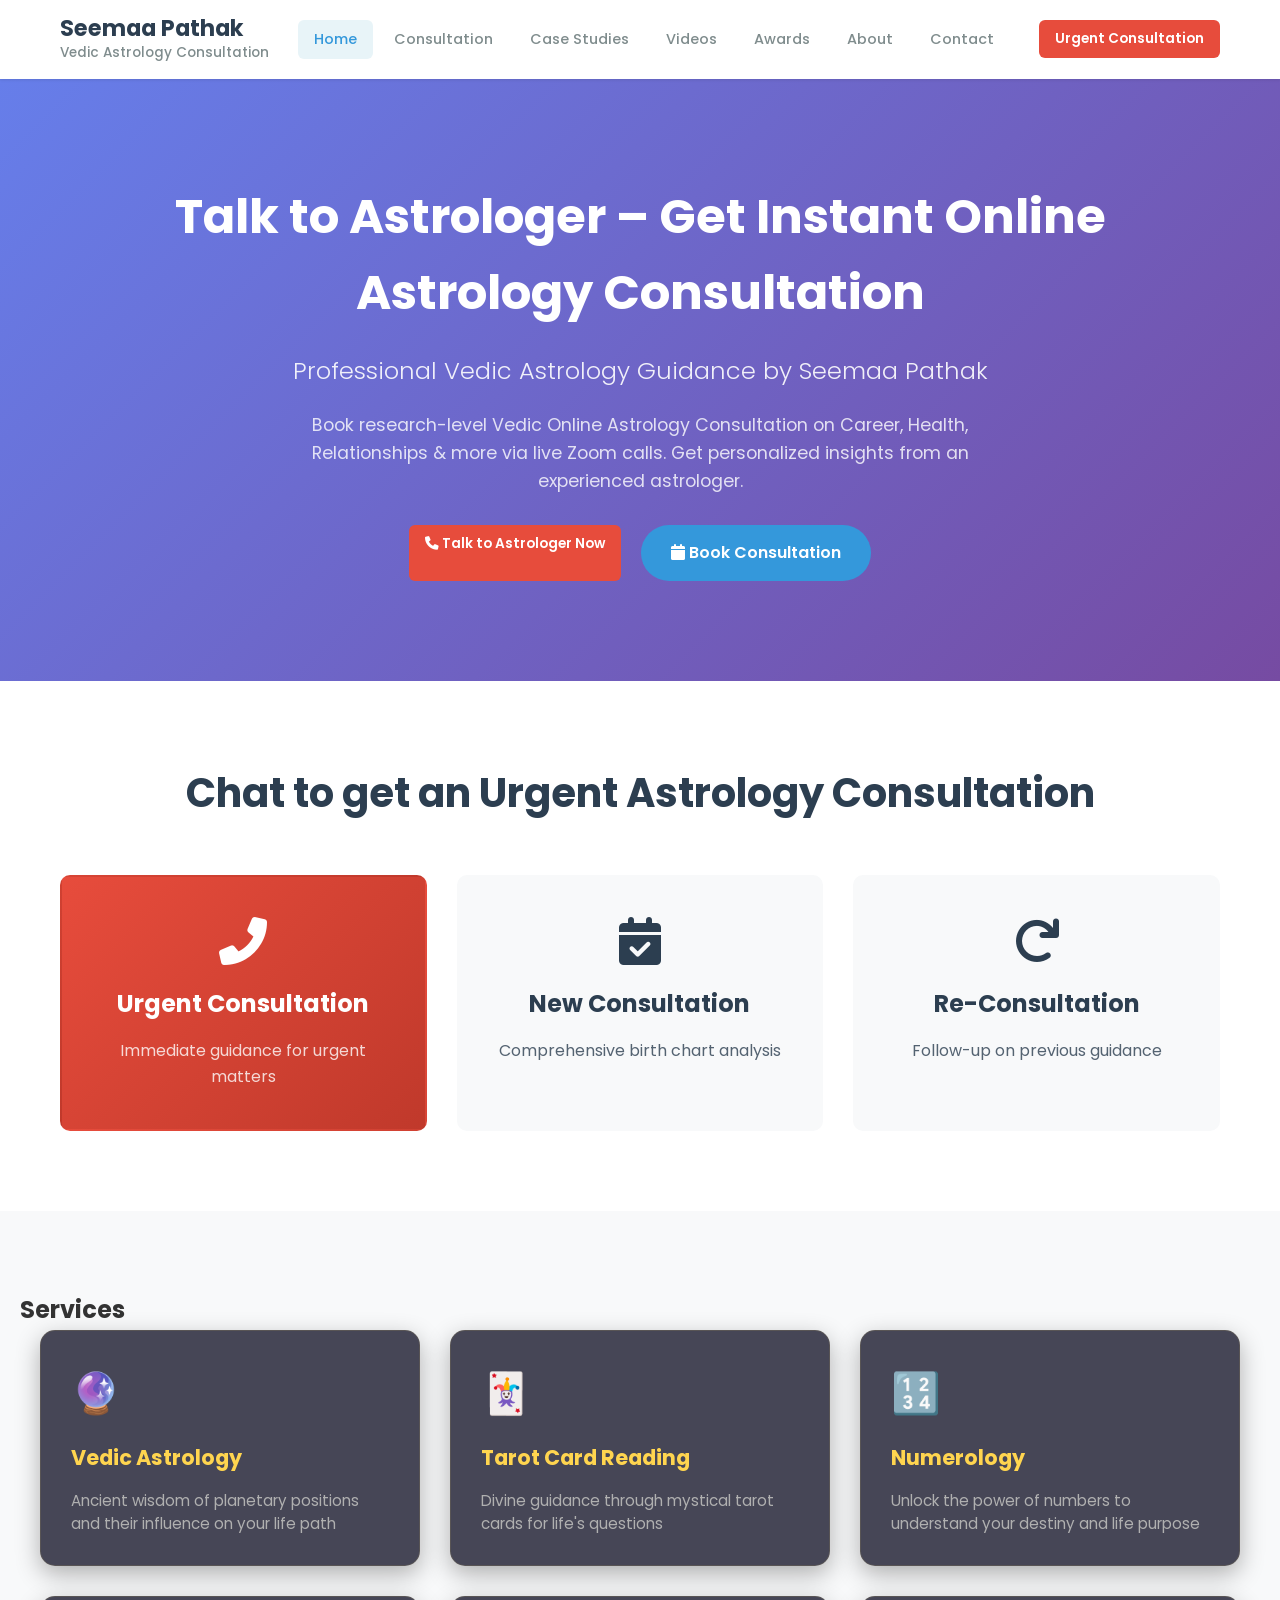
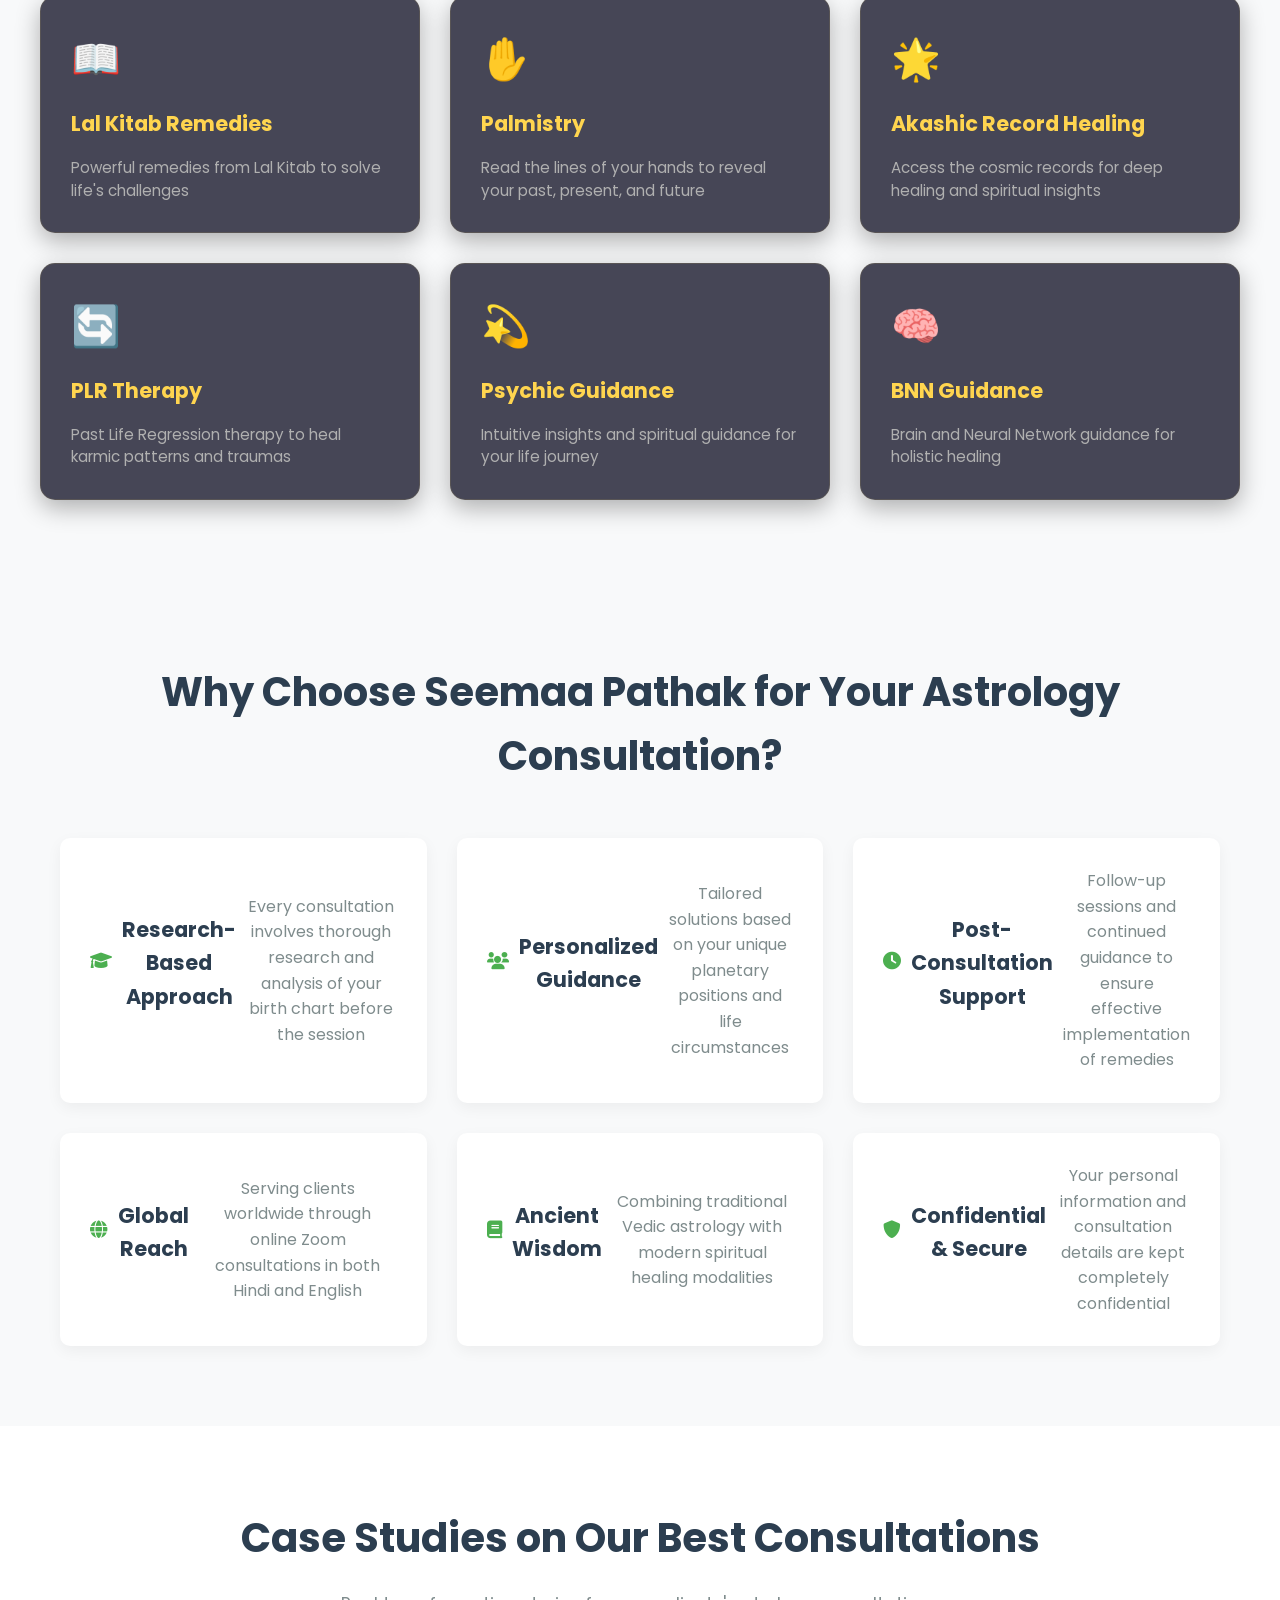
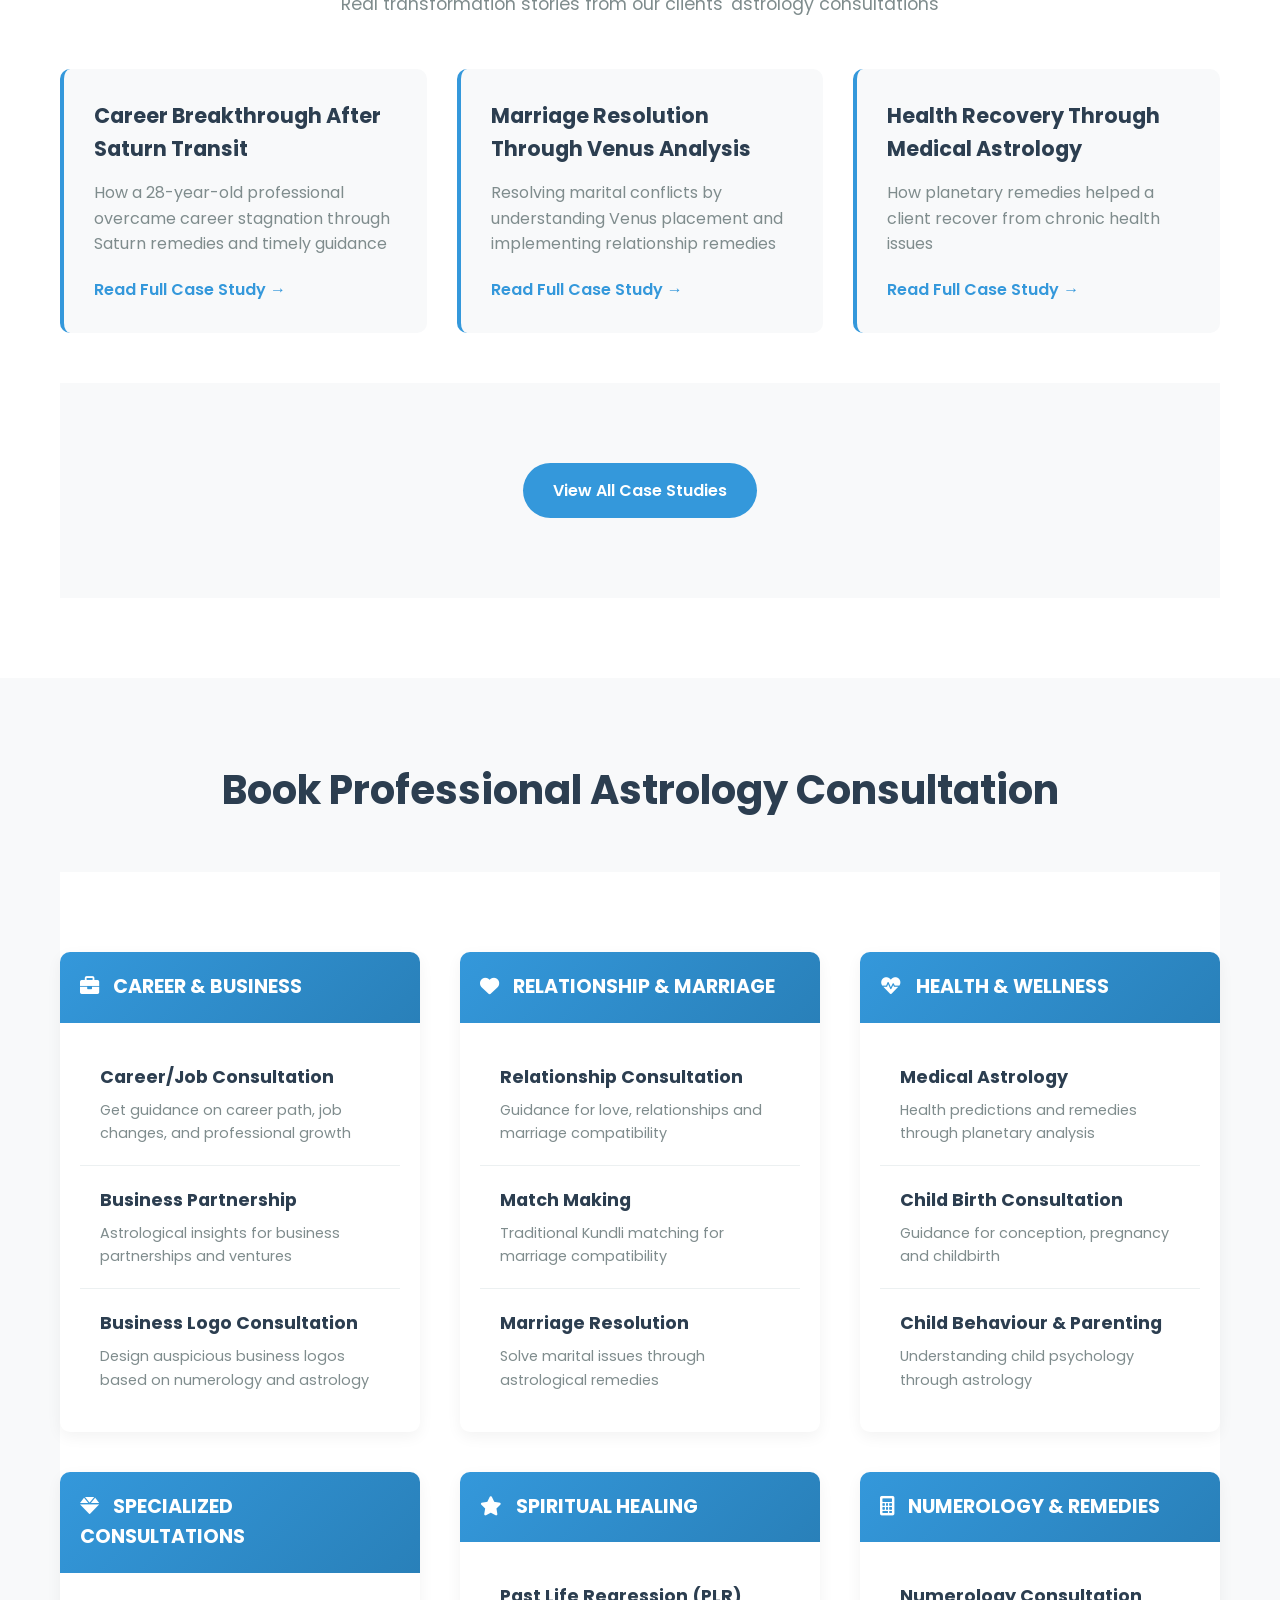
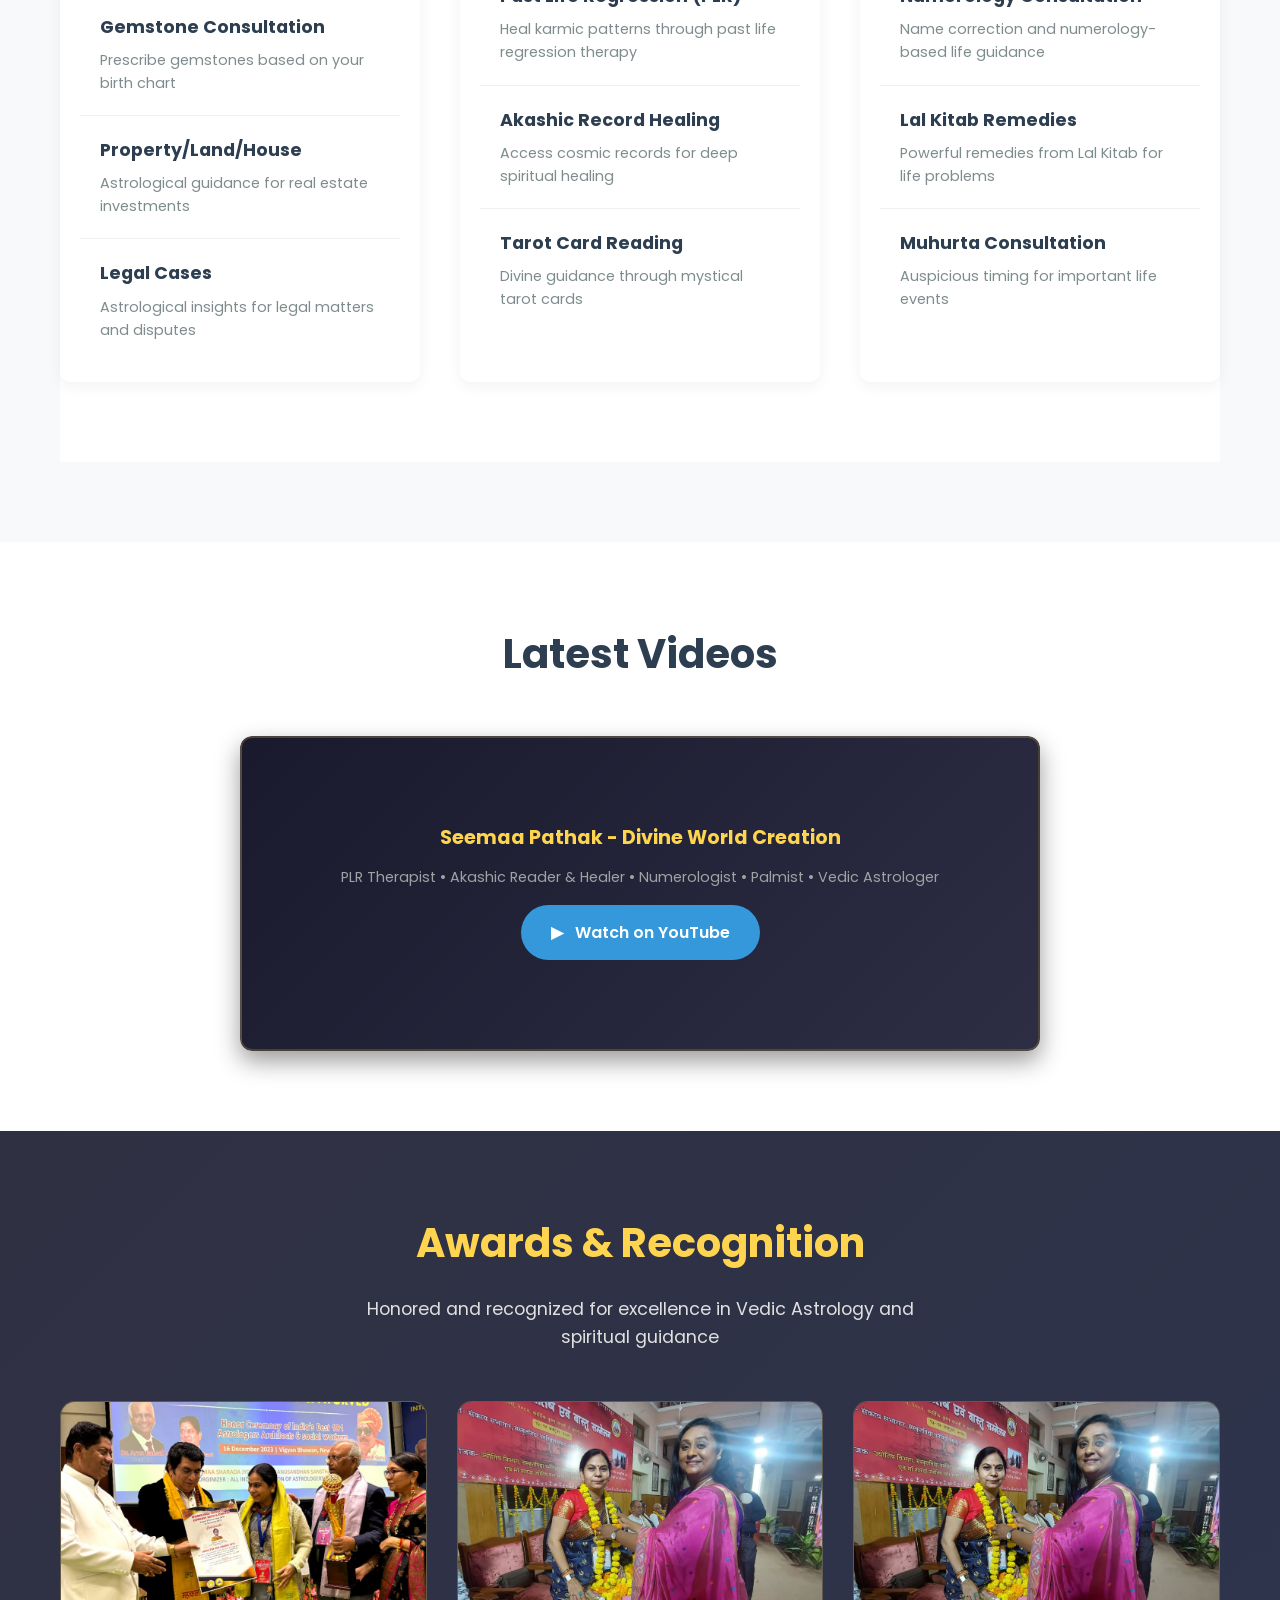
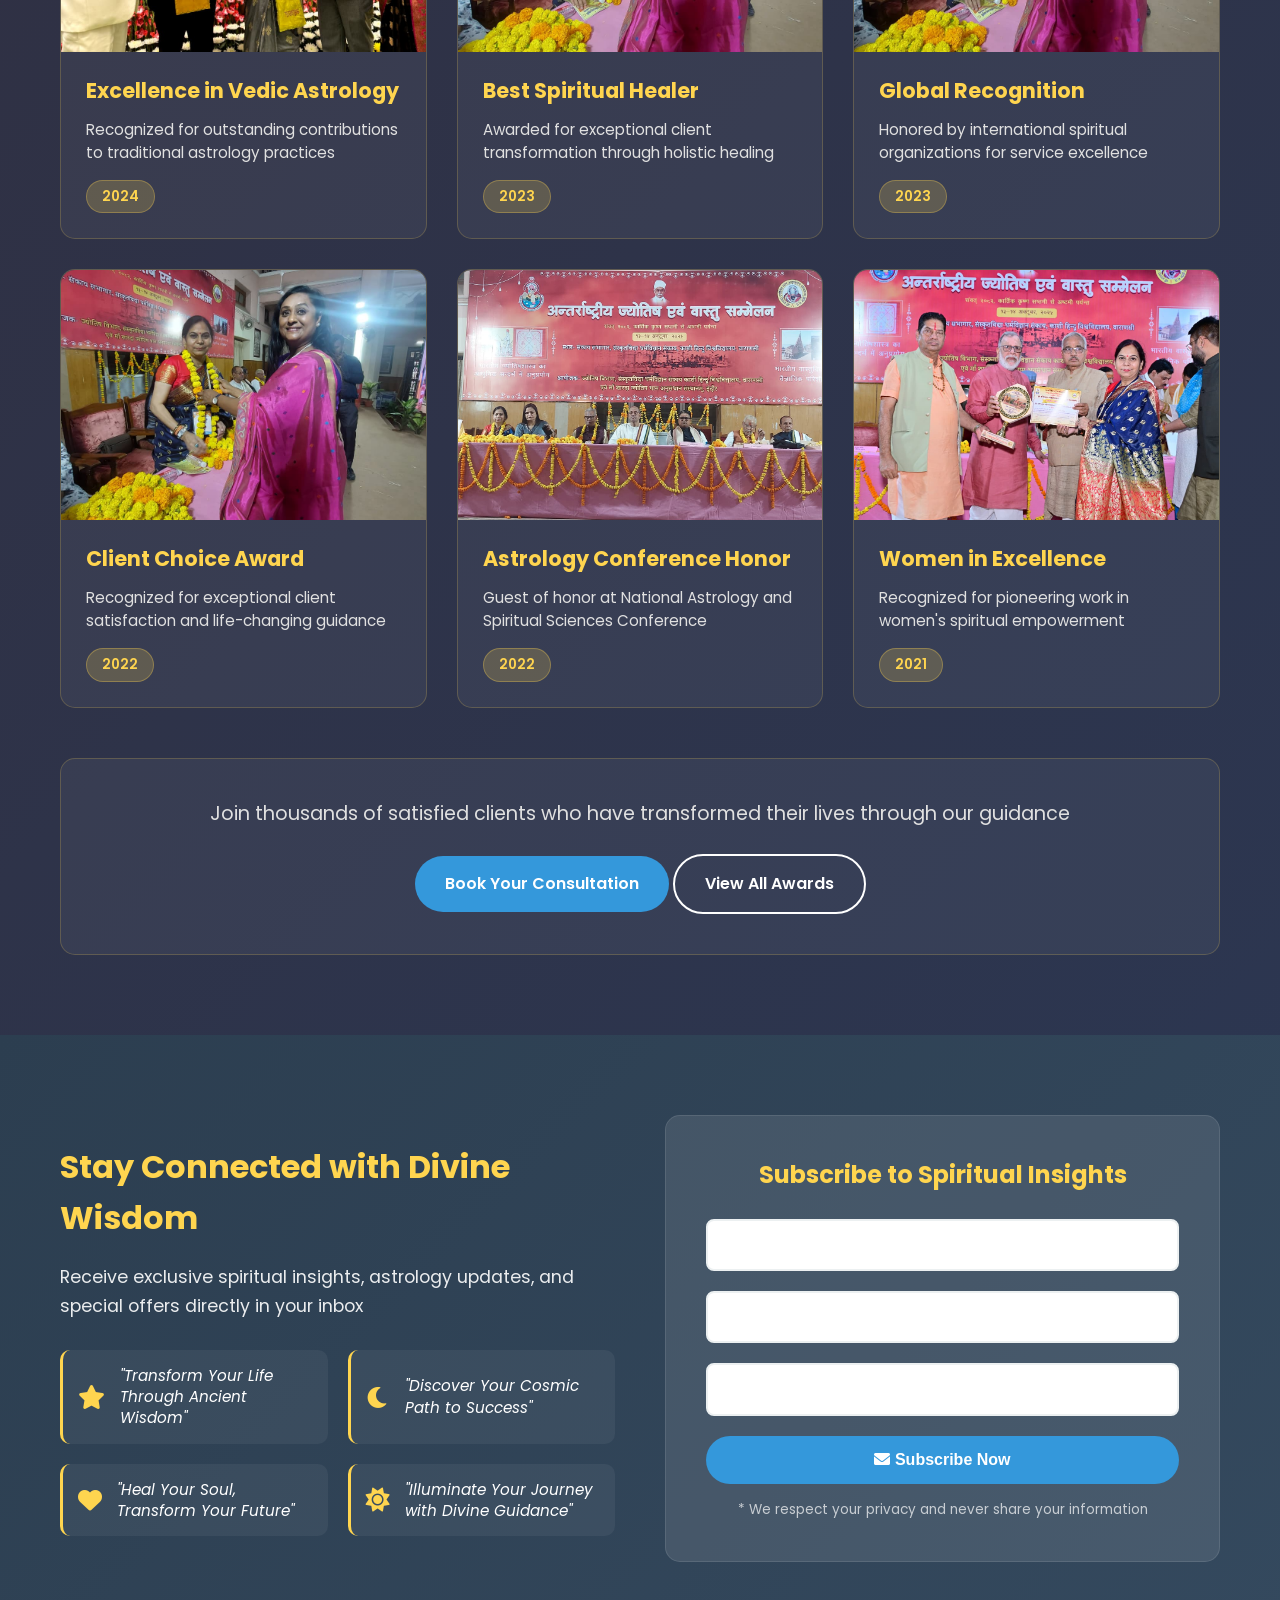
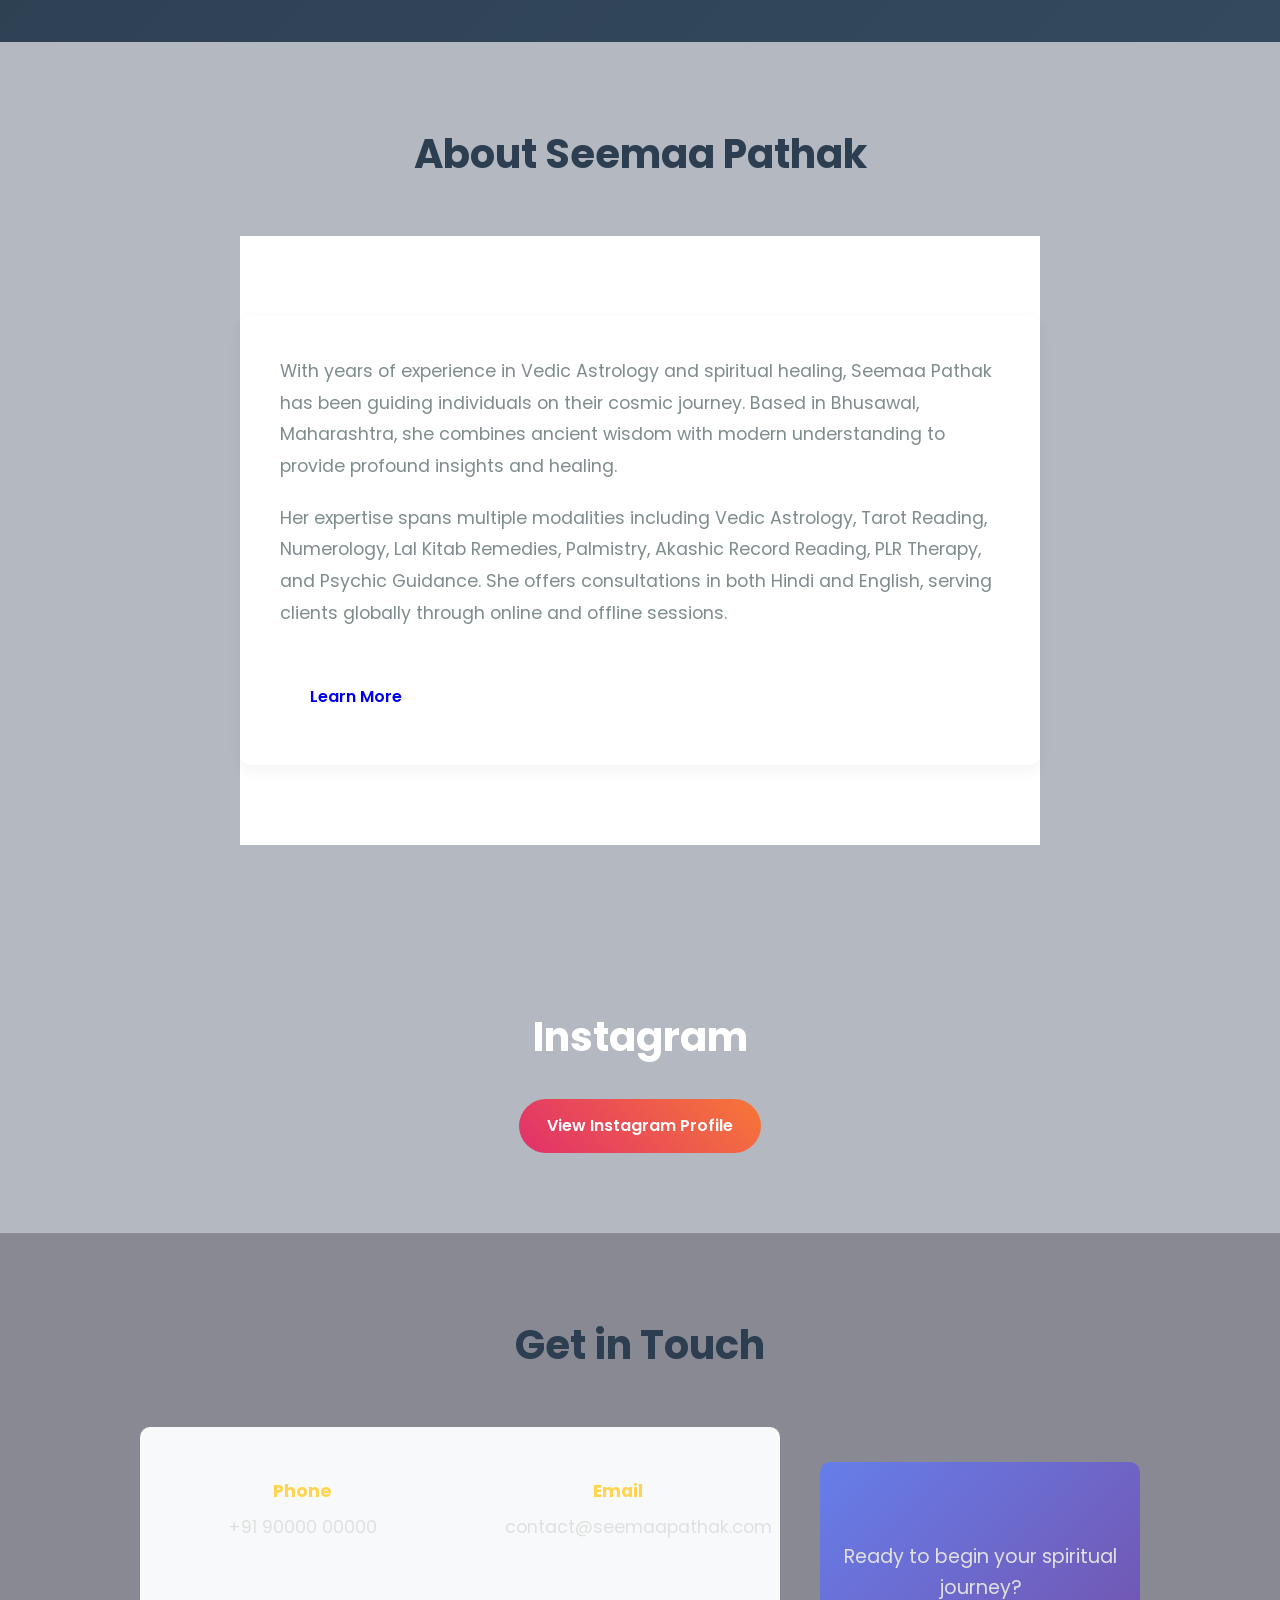
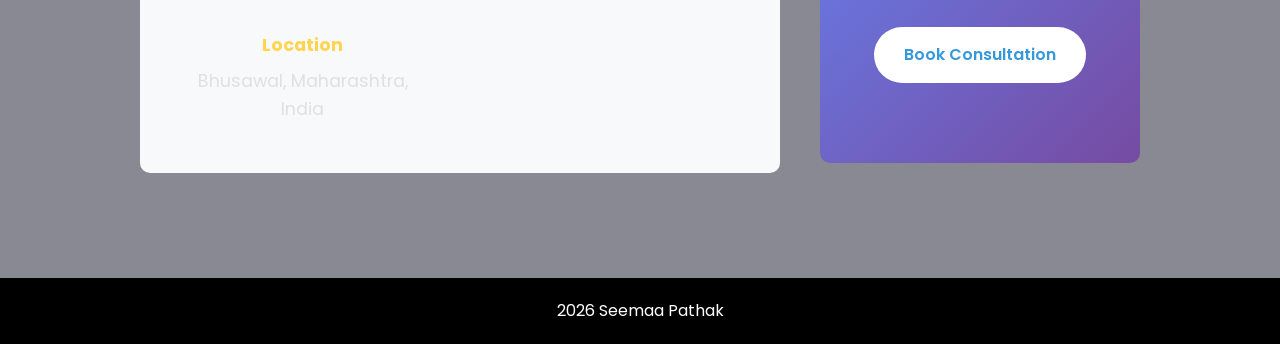
==== commit 57967357: "UI Improvements" ====
--- a/index.html
+++ b/index.html
@@ -19,33 +19,23 @@
 
 <header class="header">
 
-    <div class="header-top">
-        <div class="container">
-            <div class="contact-info">
-                <span><i class="fas fa-phone"></i> +91 90000 00000</span>
-                <span><i class="fas fa-envelope"></i> contact@seemaapathak.com</span>
-            </div>
-            <div class="social-links">
-                <a href="https://www.youtube.com/@DivineWORLDCreation12" target="_blank"><i class="fab fa-youtube"></i></a>
-                <a href="https://instagram.com/seemaa_pathak" target="_blank"><i class="fab fa-instagram"></i></a>
-            </div>
-        </div>
-    </div>
-
     <div class="header-main">
         <div class="container">
             <div class="logo">
-                <h2>Seemaa Pathak</h2>
-                <span>Vedic Astrology Consultation</span>
+                <div class="logo-text">
+                    <h2>Seemaa Pathak</h2>
+                    <span>Vedic Astrology Consultation</span>
+                </div>
             </div>
 
             <nav class="main-nav">
-                <a href="index.html">Home</a>
-                <a href="services.html">Consultation</a>
-                <a href="case-studies.html">Case Studies</a>
-                <a href="videos.html">Videos</a>
-                <a href="about.html">About</a>
-                <a href="contact.html">Contact</a>
+                <a href="index.html" class="nav-link active">Home</a>
+                <a href="services.html" class="nav-link">Consultation</a>
+                <a href="case-studies.html" class="nav-link">Case Studies</a>
+                <a href="videos.html" class="nav-link">Videos</a>
+                <a href="awards.html" class="nav-link">Awards</a>
+                <a href="about.html" class="nav-link">About</a>
+                <a href="contact.html" class="nav-link">Contact</a>
             </nav>
 
             <div class="header-cta">
--- a/css/enhanced-style.css
+++ b/css/enhanced-style.css
@@ -19,114 +19,133 @@
     padding: 0 20px;
 }
 
-/* Header Styles */
+/* Enhanced/* Header Styles */
 .header {
     background: #fff;
-    box-shadow: 0 2px 10px rgba(0,0,0,0.1);
+    box-shadow: 0 1px 3px rgba(0,0,0,0.1);
     position: sticky;
     top: 0;
     z-index: 1000;
 }
 
-.header-top {
-    background: #2c3e50;
-    color: white;
-    padding: 10px 0;
-    font-size: 14px;
-}
-
-.header-top .container {
+.header-main {
+    padding: 15px 0;
+}
+
+.header-main .container {
     display: flex;
     justify-content: space-between;
     align-items: center;
 }
 
-.contact-info span {
-    margin-right: 20px;
-}
-
-.contact-info i {
-    margin-right: 5px;
-}
-
-.social-links a {
-    color: white;
-    margin-left: 15px;
-    font-size: 16px;
-    transition: color 0.3s ease;
-}
-
-.social-links a:hover {
-    color: #3498db;
-}
-
-.header-main {
-    padding: 15px 0;
-}
-
-.header-main .container {
-    display: flex;
-    justify-content: space-between;
-    align-items: center;
-}
-
-.logo h2 {
-    color: #2c3e50;
-    font-size: 28px;
+.logo-text h2 {
+    color: #2c3e50;
+    font-size: 1.4rem;
+    font-weight: 700;
     margin: 0;
-}
-
-.logo span {
-    color: #7f8c8d;
-    font-size: 14px;
+    line-height: 1.2;
+}
+
+.logo-text span {
+    color: #7f8c8d;
+    font-size: 0.85rem;
+    font-weight: 500;
     display: block;
 }
 
 .main-nav {
     display: flex;
-    gap: 30px;
-}
-
-.main-nav a {
-    color: #2c3e50;
+    gap: 5px;
+}
+
+.nav-link {
+    color: #7f8c8d;
     text-decoration: none;
     font-weight: 500;
-    transition: color 0.3s ease;
-    position: relative;
-}
-
-.main-nav a:hover {
+    padding: 8px 16px;
+    border-radius: 6px;
+    transition: all 0.3s ease;
+    font-size: 0.9rem;
+}
+
+.nav-link:hover {
+    color: #2c3e50;
+    background: #f8f9fa;
+}
+
+.nav-link.active {
     color: #3498db;
-}
-
-.main-nav a::after {
-    content: '';
-    position: absolute;
-    bottom: -5px;
-    left: 0;
-    width: 0;
-    height: 2px;
-    background: #3498db;
-    transition: width 0.3s ease;
-}
-
-.main-nav a:hover::after {
-    width: 100%;
-}
-
-.header-cta .btn.urgent {
+    background: #e8f4f8;
+}
+
+.btn.urgent {
     background: #e74c3c;
     color: white;
-    padding: 10px 20px;
-    border-radius: 25px;
+    padding: 8px 16px;
+    border-radius: 6px;
     text-decoration: none;
     font-weight: 600;
     transition: all 0.3s ease;
-}
-
-.header-cta .btn.urgent:hover {
+    font-size: 0.85rem;
+}
+
+.btn.urgent:hover {
     background: #c0392b;
-    transform: translateY(-2px);
+    transform: translateY(-1px);
+}
+
+/* Responsive Header */
+@media (max-width: 768px) {
+    .header-main .container {
+        flex-wrap: wrap;
+        gap: 10px;
+    }
+    
+    .logo {
+        order: 1;
+        flex: 1;
+    }
+    
+    .main-nav {
+        order: 3;
+        width: 100%;
+        justify-content: center;
+        flex-wrap: wrap;
+        gap: 5px;
+    }
+    
+    .header-cta {
+        order: 2;
+    }
+    
+    .nav-link {
+        padding: 6px 12px;
+        font-size: 0.85rem;
+    }
+}
+
+@media (max-width: 480px) {
+    .header-main {
+        padding: 10px 0;
+    }
+    
+    .logo-text h2 {
+        font-size: 1.2rem;
+    }
+    
+    .logo-text span {
+        font-size: 0.8rem;
+    }
+    
+    .nav-link {
+        padding: 5px 10px;
+        font-size: 0.8rem;
+    }
+    
+    .btn.urgent {
+        padding: 6px 12px;
+        font-size: 0.8rem;
+    }
 }
 
 /* Hero Section */
@@ -2230,3 +2249,1564 @@
         gap: 10px;
     }
 }
+
+/* Case Studies Page Styles */
+.case-studies-hero {
+    background: linear-gradient(135deg, #667eea 0%, #764ba2 100%);
+    color: white;
+    padding: 120px 0;
+    text-align: center;
+}
+
+.case-studies-hero h1 {
+    font-size: 3.5rem;
+    margin-bottom: 20px;
+    font-weight: 700;
+}
+
+.case-studies-hero h2 {
+    font-size: 2rem;
+    margin-bottom: 20px;
+    font-weight: 300;
+    opacity: 0.9;
+}
+
+.case-studies-hero p {
+    font-size: 1.2rem;
+    max-width: 700px;
+    margin: 0 auto;
+    opacity: 0.8;
+    line-height: 1.6;
+}
+
+/* Case Filter Section */
+.case-filter {
+    padding: 40px 0;
+    background: #f8f9fa;
+    border-bottom: 1px solid #ecf0f1;
+}
+
+.filter-tabs {
+    display: flex;
+    justify-content: center;
+    gap: 15px;
+    flex-wrap: wrap;
+}
+
+.filter-btn {
+    background: white;
+    color: #7f8c8d;
+    border: 2px solid #ecf0f1;
+    padding: 12px 25px;
+    border-radius: 25px;
+    cursor: pointer;
+    transition: all 0.3s ease;
+    font-weight: 500;
+    font-size: 0.95rem;
+}
+
+.filter-btn.active,
+.filter-btn:hover {
+    background: #3498db;
+    color: white;
+    border-color: #3498db;
+}
+
+/* Detailed Case Studies */
+.case-studies-detailed {
+    padding: 80px 0;
+    background: white;
+}
+
+.case-study-card {
+    background: white;
+    border-radius: 15px;
+    box-shadow: 0 10px 30px rgba(0,0,0,0.1);
+    margin-bottom: 50px;
+    overflow: hidden;
+    border: 1px solid #ecf0f1;
+    transition: transform 0.3s ease;
+}
+
+.case-study-card:hover {
+    transform: translateY(-5px);
+}
+
+.case-header {
+    display: flex;
+    align-items: center;
+    padding: 30px;
+    background: linear-gradient(135deg, #f8f9fa, #ecf0f1);
+    border-bottom: 1px solid #ecf0f1;
+    flex-wrap: wrap;
+    gap: 20px;
+}
+
+.case-icon {
+    width: 60px;
+    height: 60px;
+    background: #3498db;
+    border-radius: 50%;
+    display: flex;
+    align-items: center;
+    justify-content: center;
+    color: white;
+    font-size: 1.5rem;
+}
+
+.case-title {
+    flex: 1;
+}
+
+.case-title h2 {
+    font-size: 1.5rem;
+    margin-bottom: 5px;
+    color: #2c3e50;
+}
+
+.case-category {
+    color: #3498db;
+    font-size: 0.9rem;
+    font-weight: 600;
+}
+
+.case-meta {
+    display: flex;
+    gap: 20px;
+    align-items: center;
+}
+
+.case-date,
+.case-duration {
+    background: #e8f4f8;
+    color: #3498db;
+    padding: 5px 15px;
+    border-radius: 20px;
+    font-size: 0.85rem;
+    font-weight: 600;
+}
+
+.case-content {
+    padding: 40px;
+}
+
+.case-content > div {
+    margin-bottom: 30px;
+}
+
+.case-content h3 {
+    font-size: 1.3rem;
+    margin-bottom: 15px;
+    color: #2c3e50;
+    display: flex;
+    align-items: center;
+    gap: 10px;
+}
+
+.case-content h3::before {
+    content: '';
+    width: 4px;
+    height: 20px;
+    background: #3498db;
+    border-radius: 2px;
+}
+
+.case-content p {
+    color: #7f8c8d;
+    line-height: 1.8;
+    margin-bottom: 15px;
+}
+
+.case-content ul {
+    margin-left: 20px;
+    color: #7f8c8d;
+    line-height: 1.8;
+}
+
+.case-content li {
+    margin-bottom: 10px;
+}
+
+.testimonial {
+    background: #f8f9fa;
+    padding: 25px;
+    border-radius: 10px;
+    border-left: 4px solid #3498db;
+    margin-top: 20px;
+}
+
+.testimonial blockquote {
+    font-style: italic;
+    color: #7f8c8d;
+    line-height: 1.6;
+    margin-bottom: 15px;
+    font-size: 1.1rem;
+}
+
+.testimonial cite {
+    color: #3498db;
+    font-weight: 600;
+    font-style: normal;
+}
+
+/* Case Stats Section */
+.case-stats {
+    padding: 60px 0;
+    background: linear-gradient(135deg, #667eea 0%, #764ba2 100%);
+    color: white;
+    text-align: center;
+}
+
+.case-stats h2 {
+    font-size: 2.5rem;
+    margin-bottom: 40px;
+    color: white;
+}
+
+.stats-grid {
+    display: grid;
+    grid-template-columns: repeat(auto-fit, minmax(200px, 1fr));
+    gap: 30px;
+    max-width: 800px;
+    margin: 0 auto;
+}
+
+.stat-item {
+    text-align: center;
+}
+
+.stat-item i {
+    font-size: 3rem;
+    color: #ffd54f;
+    margin-bottom: 15px;
+}
+
+.stat-number {
+    font-size: 2.5rem;
+    font-weight: 700;
+    display: block;
+    margin-bottom: 5px;
+}
+
+.stat-label {
+    font-size: 1rem;
+    opacity: 0.9;
+}
+
+/* Case CTA Section */
+.case-cta {
+    padding: 80px 0;
+    background: #f8f9fa;
+    text-align: center;
+}
+
+.cta-content h2 {
+    font-size: 2.5rem;
+    margin-bottom: 20px;
+    color: #2c3e50;
+}
+
+.cta-content p {
+    font-size: 1.2rem;
+    color: #7f8c8d;
+    margin-bottom: 30px;
+    max-width: 600px;
+    margin-left: auto;
+    margin-right: auto;
+}
+
+.cta-buttons {
+    display: flex;
+    gap: 20px;
+    justify-content: center;
+    flex-wrap: wrap;
+}
+
+/* Responsive Design for Case Studies */
+@media (max-width: 768px) {
+    .case-studies-hero {
+        padding: 80px 0;
+    }
+    
+    .case-studies-hero h1 {
+        font-size: 2.5rem;
+    }
+    
+    .case-studies-hero h2 {
+        font-size: 1.5rem;
+    }
+    
+    .case-header {
+        flex-direction: column;
+        text-align: center;
+        gap: 15px;
+    }
+    
+    .case-meta {
+        justify-content: center;
+    }
+    
+    .case-content {
+        padding: 25px;
+    }
+    
+    .stats-grid {
+        grid-template-columns: repeat(auto-fit, minmax(150px, 1fr));
+        gap: 20px;
+    }
+    
+    .cta-buttons {
+        flex-direction: column;
+        align-items: center;
+    }
+}
+
+@media (max-width: 480px) {
+    .case-studies-hero {
+        padding: 60px 0;
+    }
+    
+    .case-studies-hero h1 {
+        font-size: 2rem;
+    }
+    
+    .case-studies-detailed {
+        padding: 60px 0;
+    }
+    
+    .case-header {
+        padding: 20px;
+    }
+    
+    .case-content {
+        padding: 20px;
+    }
+    
+    .filter-tabs {
+        justify-content: center;
+    }
+    
+    .filter-btn {
+        padding: 10px 20px;
+        font-size: 0.85rem;
+    }
+}
+
+/* Services Page Styles */
+.services-hero {
+    background: linear-gradient(135deg, #667eea 0%, #764ba2 100%);
+    color: white;
+    padding: 120px 0;
+    text-align: center;
+}
+
+.services-hero h1 {
+    font-size: 3.5rem;
+    margin-bottom: 20px;
+    font-weight: 700;
+}
+
+.services-hero h2 {
+    font-size: 2rem;
+    margin-bottom: 20px;
+    font-weight: 300;
+    opacity: 0.9;
+}
+
+.services-hero p {
+    font-size: 1.2rem;
+    max-width: 700px;
+    margin: 0 auto;
+    opacity: 0.8;
+    line-height: 1.6;
+}
+
+/* Consultation Categories */
+.consultation-categories {
+    padding: 80px 0;
+    background: white;
+}
+
+.consultation-categories h2 {
+    text-align: center;
+    font-size: 2.5rem;
+    margin-bottom: 20px;
+    color: #2c3e50;
+}
+
+.consultation-categories > .container > p {
+    text-align: center;
+    font-size: 1.1rem;
+    color: #7f8c8d;
+    margin-bottom: 50px;
+}
+
+.consultation-grid {
+    display: grid;
+    grid-template-columns: repeat(auto-fit, minmax(350px, 1fr));
+    gap: 30px;
+}
+
+.consultation-card {
+    background: white;
+    border-radius: 15px;
+    box-shadow: 0 10px 30px rgba(0,0,0,0.1);
+    overflow: hidden;
+    transition: transform 0.3s ease;
+    border: 1px solid #ecf0f1;
+}
+
+.consultation-card:hover {
+    transform: translateY(-10px);
+}
+
+.card-header {
+    background: linear-gradient(135deg, #3498db, #2980b9);
+    color: white;
+    padding: 25px;
+    text-align: center;
+}
+
+.card-icon {
+    width: 70px;
+    height: 70px;
+    background: rgba(255, 255, 255, 0.2);
+    border-radius: 50%;
+    display: flex;
+    align-items: center;
+    justify-content: center;
+    margin: 0 auto 15px;
+    font-size: 2rem;
+}
+
+.card-header h3 {
+    font-size: 1.4rem;
+    margin: 0;
+}
+
+.card-content {
+    padding: 30px;
+}
+
+.card-content ul {
+    list-style: none;
+    padding: 0;
+    margin: 0 0 25px 0;
+}
+
+.card-content li {
+    padding: 12px 0;
+    border-bottom: 1px solid #ecf0f1;
+    color: #7f8c8d;
+    line-height: 1.5;
+}
+
+.card-content li:last-child {
+    border-bottom: none;
+}
+
+.card-content strong {
+    color: #2c3e50;
+    display: block;
+    margin-bottom: 5px;
+}
+
+.card-price {
+    display: flex;
+    justify-content: space-between;
+    align-items: center;
+    padding: 15px 0;
+    border-top: 1px solid #ecf0f1;
+    border-bottom: 1px solid #ecf0f1;
+    margin-bottom: 25px;
+}
+
+.price {
+    font-size: 1.8rem;
+    font-weight: 700;
+    color: #3498db;
+}
+
+.duration {
+    background: #e8f4f8;
+    color: #3498db;
+    padding: 5px 15px;
+    border-radius: 20px;
+    font-size: 0.85rem;
+    font-weight: 600;
+}
+
+.card-content .btn {
+    width: 100%;
+    text-align: center;
+}
+
+/* Consultation Process */
+.consultation-process {
+    padding: 80px 0;
+    background: #f8f9fa;
+}
+
+.consultation-process h2 {
+    text-align: center;
+    font-size: 2.5rem;
+    margin-bottom: 20px;
+    color: #2c3e50;
+}
+
+.consultation-process > .container > p {
+    text-align: center;
+    font-size: 1.1rem;
+    color: #7f8c8d;
+    margin-bottom: 50px;
+}
+
+.process-grid {
+    display: grid;
+    grid-template-columns: repeat(auto-fit, minmax(250px, 1fr));
+    gap: 30px;
+}
+
+.process-step {
+    text-align: center;
+    background: white;
+    padding: 40px 30px;
+    border-radius: 15px;
+    box-shadow: 0 5px 15px rgba(0,0,0,0.05);
+    transition: transform 0.3s ease;
+}
+
+.process-step:hover {
+    transform: translateY(-5px);
+}
+
+.step-number {
+    width: 60px;
+    height: 60px;
+    background: #3498db;
+    color: white;
+    border-radius: 50%;
+    display: flex;
+    align-items: center;
+    justify-content: center;
+    margin: 0 auto 20px;
+    font-size: 1.5rem;
+    font-weight: 700;
+}
+
+.process-step h3 {
+    font-size: 1.3rem;
+    margin-bottom: 15px;
+    color: #2c3e50;
+}
+
+.process-step p {
+    color: #7f8c8d;
+    line-height: 1.6;
+}
+
+/* Services Testimonials */
+.services-testimonials {
+    padding: 80px 0;
+    background: white;
+}
+
+.services-testimonials h2 {
+    text-align: center;
+    font-size: 2.5rem;
+    margin-bottom: 50px;
+    color: #2c3e50;
+}
+
+.testimonial-grid {
+    display: grid;
+    grid-template-columns: repeat(auto-fit, minmax(350px, 1fr));
+    gap: 30px;
+}
+
+.testimonial-card {
+    background: #f8f9fa;
+    padding: 30px;
+    border-radius: 15px;
+    box-shadow: 0 5px 15px rgba(0,0,0,0.05);
+}
+
+.testimonial-content {
+    font-style: italic;
+    color: #7f8c8d;
+    line-height: 1.8;
+    margin-bottom: 20px;
+    font-size: 1.1rem;
+}
+
+.testimonial-author {
+    display: flex;
+    justify-content: space-between;
+    align-items: center;
+}
+
+.testimonial-author h4 {
+    color: #2c3e50;
+    margin-bottom: 5px;
+}
+
+.testimonial-author span {
+    color: #7f8c8d;
+    font-size: 0.9rem;
+}
+
+.rating {
+    color: #ffd54f;
+}
+
+/* Services CTA */
+.services-cta {
+    padding: 80px 0;
+    background: linear-gradient(135deg, #667eea 0%, #764ba2 100%);
+    color: white;
+    text-align: center;
+}
+
+.cta-content h2 {
+    font-size: 2.5rem;
+    margin-bottom: 20px;
+}
+
+.cta-content p {
+    font-size: 1.2rem;
+    margin-bottom: 30px;
+    opacity: 0.9;
+    max-width: 600px;
+    margin-left: auto;
+    margin-right: auto;
+}
+
+.cta-buttons {
+    display: flex;
+    gap: 20px;
+    justify-content: center;
+    flex-wrap: wrap;
+}
+
+/* Responsive Design for Services */
+@media (max-width: 768px) {
+    .services-hero {
+        padding: 80px 0;
+    }
+    
+    .services-hero h1 {
+        font-size: 2.5rem;
+    }
+    
+    .services-hero h2 {
+        font-size: 1.5rem;
+    }
+    
+    .consultation-grid {
+        grid-template-columns: 1fr;
+        gap: 25px;
+    }
+    
+    .process-grid {
+        grid-template-columns: repeat(auto-fit, minmax(200px, 1fr));
+        gap: 20px;
+    }
+    
+    .testimonial-grid {
+        grid-template-columns: 1fr;
+        gap: 20px;
+    }
+    
+    .cta-buttons {
+        flex-direction: column;
+        align-items: center;
+    }
+}
+
+@media (max-width: 480px) {
+    .services-hero {
+        padding: 60px 0;
+    }
+    
+    .services-hero h1 {
+        font-size: 2rem;
+    }
+    
+    .consultation-categories, .consultation-process, .services-testimonials, .services-cta {
+        padding: 60px 0;
+    }
+    
+    .card-header {
+        padding: 20px;
+    }
+    
+    .card-content {
+        padding: 20px;
+    }
+    
+    .process-step {
+        padding: 30px 20px;
+    }
+    
+    .testimonial-card {
+        padding: 20px;
+    }
+}
+
+/* About Page Styles */
+.about-hero {
+    background: linear-gradient(135deg, #667eea 0%, #764ba2 100%);
+    color: white;
+    padding: 120px 0;
+    text-align: center;
+}
+
+.about-hero h1 {
+    font-size: 3.5rem;
+    margin-bottom: 20px;
+    font-weight: 700;
+}
+
+.about-hero h2 {
+    font-size: 2rem;
+    margin-bottom: 20px;
+    font-weight: 300;
+    opacity: 0.9;
+}
+
+.about-hero p {
+    font-size: 1.2rem;
+    max-width: 700px;
+    margin: 0 auto;
+    opacity: 0.8;
+    line-height: 1.6;
+}
+
+/* About Content */
+.about-content {
+    padding: 80px 0;
+    background: white;
+}
+
+.about-grid {
+    display: grid;
+    grid-template-columns: 1fr 1fr;
+    gap: 50px;
+    align-items: center;
+}
+
+.about-text h2 {
+    font-size: 2rem;
+    margin-bottom: 30px;
+    color: #2c3e50;
+}
+
+.about-text p {
+    color: #7f8c8d;
+    line-height: 1.8;
+    margin-bottom: 20px;
+}
+
+.about-image {
+    position: relative;
+    border-radius: 15px;
+    overflow: hidden;
+    box-shadow: 0 10px 30px rgba(0,0,0,0.1);
+}
+
+.about-image img {
+    width: 100%;
+    height: 400px;
+    object-fit: cover;
+}
+
+.image-overlay {
+    position: absolute;
+    bottom: 0;
+    left: 0;
+    right: 0;
+    background: linear-gradient(transparent, rgba(0,0,0,0.8));
+    color: white;
+    padding: 30px;
+    text-align: center;
+}
+
+.overlay-content h3 {
+    font-size: 1.5rem;
+    margin-bottom: 10px;
+}
+
+.overlay-content p {
+    opacity: 0.9;
+}
+
+/* Expertise Section */
+.expertise {
+    padding: 80px 0;
+    background: #f8f9fa;
+}
+
+.expertise h2 {
+    text-align: center;
+    font-size: 2.5rem;
+    margin-bottom: 20px;
+    color: #2c3e50;
+}
+
+.expertise > .container > p {
+    text-align: center;
+    font-size: 1.1rem;
+    color: #7f8c8d;
+    margin-bottom: 50px;
+}
+
+.expertise-grid {
+    display: grid;
+    grid-template-columns: repeat(auto-fit, minmax(300px, 1fr));
+    gap: 30px;
+}
+
+.expertise-item {
+    background: white;
+    padding: 40px 30px;
+    border-radius: 15px;
+    text-align: center;
+    box-shadow: 0 5px 15px rgba(0,0,0,0.05);
+    transition: transform 0.3s ease;
+}
+
+.expertise-item:hover {
+    transform: translateY(-10px);
+}
+
+.expertise-icon {
+    width: 80px;
+    height: 80px;
+    background: linear-gradient(135deg, #3498db, #2980b9);
+    color: white;
+    border-radius: 50%;
+    display: flex;
+    align-items: center;
+    justify-content: center;
+    margin: 0 auto 25px;
+    font-size: 2rem;
+}
+
+.expertise-item h3 {
+    font-size: 1.4rem;
+    margin-bottom: 15px;
+    color: #2c3e50;
+}
+
+.expertise-item p {
+    color: #7f8c8d;
+    line-height: 1.6;
+}
+
+/* Philosophy Section */
+.philosophy {
+    padding: 80px 0;
+    background: white;
+}
+
+.philosophy-content h2 {
+    text-align: center;
+    font-size: 2.5rem;
+    margin-bottom: 50px;
+    color: #2c3e50;
+}
+
+.philosophy-grid {
+    display: grid;
+    grid-template-columns: repeat(auto-fit, minmax(300px, 1fr));
+    gap: 30px;
+}
+
+.philosophy-item {
+    background: #f8f9fa;
+    padding: 30px;
+    border-radius: 15px;
+    border-left: 4px solid #3498db;
+}
+
+.philosophy-item h3 {
+    font-size: 1.3rem;
+    margin-bottom: 15px;
+    color: #2c3e50;
+}
+
+.philosophy-item p {
+    color: #7f8c8d;
+    line-height: 1.6;
+}
+
+/* Achievements Section */
+.achievements {
+    padding: 80px 0;
+    background: linear-gradient(135deg, #667eea 0%, #764ba2 100%);
+    color: white;
+}
+
+.achievements h2 {
+    text-align: center;
+    font-size: 2.5rem;
+    margin-bottom: 50px;
+    color: white;
+}
+
+.achievement-stats {
+    display: grid;
+    grid-template-columns: repeat(auto-fit, minmax(200px, 1fr));
+    gap: 30px;
+    margin-bottom: 60px;
+}
+
+.achievement-stats .stat-item {
+    text-align: center;
+    background: rgba(255, 255, 255, 0.1);
+    padding: 30px;
+    border-radius: 15px;
+    border: 1px solid rgba(255, 255, 255, 0.2);
+}
+
+.achievement-stats .stat-item i {
+    font-size: 3rem;
+    color: #ffd54f;
+    margin-bottom: 15px;
+}
+
+.achievement-stats .stat-number {
+    font-size: 2.5rem;
+    font-weight: 700;
+    display: block;
+    margin-bottom: 5px;
+}
+
+.achievement-stats .stat-label {
+    font-size: 1rem;
+    opacity: 0.9;
+}
+
+.achievement-highlights {
+    display: grid;
+    grid-template-columns: repeat(auto-fit, minmax(300px, 1fr));
+    gap: 30px;
+}
+
+.highlight-item {
+    background: rgba(255, 255, 255, 0.1);
+    padding: 30px;
+    border-radius: 15px;
+    border: 1px solid rgba(255, 255, 255, 0.2);
+}
+
+.highlight-item i {
+    font-size: 2.5rem;
+    color: #ffd54f;
+    margin-bottom: 15px;
+}
+
+.highlight-item h3 {
+    font-size: 1.3rem;
+    margin-bottom: 15px;
+}
+
+.highlight-item p {
+    opacity: 0.9;
+    line-height: 1.6;
+}
+
+/* Personal Message */
+.personal-message {
+    padding: 80px 0;
+    background: #f8f9fa;
+}
+
+.message-content {
+    max-width: 800px;
+    margin: 0 auto;
+    text-align: center;
+}
+
+.message-content h2 {
+    font-size: 2.5rem;
+    margin-bottom: 30px;
+    color: #2c3e50;
+}
+
+.message-content p {
+    color: #7f8c8d;
+    line-height: 1.8;
+    margin-bottom: 25px;
+    font-size: 1.1rem;
+}
+
+.message-content p:last-child {
+    font-weight: 600;
+    color: #3498db;
+}
+
+/* About CTA */
+.about-cta {
+    padding: 80px 0;
+    background: linear-gradient(135deg, #667eea 0%, #764ba2 100%);
+    color: white;
+    text-align: center;
+}
+
+.cta-content h2 {
+    font-size: 2.5rem;
+    margin-bottom: 20px;
+}
+
+.cta-content p {
+    font-size: 1.2rem;
+    margin-bottom: 30px;
+    opacity: 0.9;
+    max-width: 600px;
+    margin-left: auto;
+    margin-right: auto;
+}
+
+.cta-buttons {
+    display: flex;
+    gap: 20px;
+    justify-content: center;
+    flex-wrap: wrap;
+}
+
+/* Responsive Design for About Page */
+@media (max-width: 768px) {
+    .about-hero {
+        padding: 80px 0;
+    }
+    
+    .about-hero h1 {
+        font-size: 2.5rem;
+    }
+    
+    .about-hero h2 {
+        font-size: 1.5rem;
+    }
+    
+    .about-grid {
+        grid-template-columns: 1fr;
+        gap: 40px;
+    }
+    
+    .about-image img {
+        height: 300px;
+    }
+    
+    .expertise-grid, .philosophy-grid, .achievement-highlights {
+        grid-template-columns: 1fr;
+        gap: 25px;
+    }
+    
+    .achievement-stats {
+        grid-template-columns: repeat(auto-fit, minmax(150px, 1fr));
+        gap: 20px;
+    }
+    
+    .cta-buttons {
+        flex-direction: column;
+        align-items: center;
+    }
+}
+
+@media (max-width: 480px) {
+    .about-hero {
+        padding: 60px 0;
+    }
+    
+    .about-hero h1 {
+        font-size: 2rem;
+    }
+    
+    .about-content, .expertise, .philosophy, .achievements, .personal-message, .about-cta {
+        padding: 60px 0;
+    }
+    
+    .expertise-item, .philosophy-item, .highlight-item {
+        padding: 25px 20px;
+    }
+    
+    .message-content p {
+        font-size: 1rem;
+    }
+}
+
+/* Contact Page Styles */
+.contact-hero {
+    background: linear-gradient(135deg, #667eea 0%, #764ba2 100%);
+    color: white;
+    padding: 120px 0;
+    text-align: center;
+}
+
+.contact-hero h1 {
+    font-size: 3.5rem;
+    margin-bottom: 20px;
+    font-weight: 700;
+}
+
+.contact-hero h2 {
+    font-size: 2rem;
+    margin-bottom: 20px;
+    font-weight: 300;
+    opacity: 0.9;
+}
+
+.contact-hero p {
+    font-size: 1.2rem;
+    max-width: 700px;
+    margin: 0 auto;
+    opacity: 0.8;
+    line-height: 1.6;
+}
+
+/* Contact Options */
+.contact-options {
+    padding: 80px 0;
+    background: white;
+}
+
+.contact-options h2 {
+    text-align: center;
+    font-size: 2.5rem;
+    margin-bottom: 20px;
+    color: #2c3e50;
+}
+
+.contact-options > .container > p {
+    text-align: center;
+    font-size: 1.1rem;
+    color: #7f8c8d;
+    margin-bottom: 50px;
+}
+
+.contact-grid {
+    display: grid;
+    grid-template-columns: repeat(auto-fit, minmax(300px, 1fr));
+    gap: 30px;
+}
+
+.contact-card {
+    background: white;
+    padding: 40px 30px;
+    border-radius: 15px;
+    text-align: center;
+    box-shadow: 0 10px 30px rgba(0,0,0,0.1);
+    transition: transform 0.3s ease;
+    border: 1px solid #ecf0f1;
+}
+
+.contact-card:hover {
+    transform: translateY(-10px);
+}
+
+.contact-card.urgent {
+    border: 2px solid #e74c3c;
+    background: linear-gradient(135deg, #fff5f5, #fff);
+}
+
+.contact-card.urgent:hover {
+    box-shadow: 0 15px 40px rgba(231, 76, 60, 0.2);
+}
+
+.card-icon {
+    width: 80px;
+    height: 80px;
+    background: linear-gradient(135deg, #3498db, #2980b9);
+    color: white;
+    border-radius: 50%;
+    display: flex;
+    align-items: center;
+    justify-content: center;
+    margin: 0 auto 25px;
+    font-size: 2rem;
+}
+
+.contact-card.urgent .card-icon {
+    background: linear-gradient(135deg, #e74c3c, #c0392b);
+}
+
+.contact-card h3 {
+    font-size: 1.4rem;
+    margin-bottom: 15px;
+    color: #2c3e50;
+}
+
+.contact-card p {
+    color: #7f8c8d;
+    line-height: 1.6;
+    margin-bottom: 20px;
+}
+
+.contact-info {
+    background: #f8f9fa;
+    padding: 20px;
+    border-radius: 10px;
+    margin-bottom: 25px;
+    text-align: left;
+    color: #7f8c8d;
+    font-size: 0.95rem;
+}
+
+.contact-info strong {
+    color: #2c3e50;
+}
+
+/* Booking Form */
+.booking-form {
+    padding: 80px 0;
+    background: #f8f9fa;
+}
+
+.booking-form h2 {
+    font-size: 2.5rem;
+    margin-bottom: 20px;
+    color: #2c3e50;
+}
+
+.form-grid {
+    display: grid;
+    grid-template-columns: 1fr 1fr;
+    gap: 50px;
+    align-items: start;
+}
+
+.form-content p {
+    color: #7f8c8d;
+    line-height: 1.6;
+    margin-bottom: 30px;
+}
+
+.form-features {
+    display: grid;
+    gap: 15px;
+}
+
+.feature-item {
+    display: flex;
+    align-items: center;
+    gap: 15px;
+    padding: 15px;
+    background: white;
+    border-radius: 10px;
+    box-shadow: 0 2px 10px rgba(0,0,0,0.05);
+}
+
+.feature-item i {
+    color: #27ae60;
+    font-size: 1.2rem;
+}
+
+.feature-item span {
+    color: #2c3e50;
+    font-weight: 500;
+}
+
+.form-container {
+    background: white;
+    padding: 40px;
+    border-radius: 15px;
+    box-shadow: 0 10px 30px rgba(0,0,0,0.1);
+}
+
+.consultation-form {
+    display: flex;
+    flex-direction: column;
+    gap: 20px;
+}
+
+.form-row {
+    display: grid;
+    grid-template-columns: 1fr 1fr;
+    gap: 20px;
+}
+
+.form-group {
+    display: flex;
+    flex-direction: column;
+}
+
+.form-group label {
+    margin-bottom: 8px;
+    color: #2c3e50;
+    font-weight: 600;
+}
+
+.form-group input,
+.form-group select,
+.form-group textarea {
+    padding: 15px;
+    border: 2px solid #ecf0f1;
+    border-radius: 8px;
+    font-size: 1rem;
+    transition: all 0.3s ease;
+    background: white;
+}
+
+.form-group input:focus,
+.form-group select:focus,
+.form-group textarea:focus {
+    outline: none;
+    border-color: #3498db;
+    box-shadow: 0 0 0 3px rgba(52, 152, 219, 0.1);
+}
+
+.checkbox-group {
+    flex-direction: row;
+    align-items: center;
+    gap: 10px;
+}
+
+.checkbox-label {
+    display: flex;
+    align-items: center;
+    gap: 10px;
+    cursor: pointer;
+    font-weight: normal !important;
+    color: #7f8c8d !important;
+}
+
+.checkbox-label input[type="checkbox"] {
+    width: auto !important;
+    margin: 0;
+}
+
+.full-width {
+    width: 100%;
+}
+
+/* Office Information */
+.office-info {
+    padding: 80px 0;
+    background: white;
+}
+
+.office-info h2 {
+    text-align: center;
+    font-size: 2.5rem;
+    margin-bottom: 20px;
+    color: #2c3e50;
+}
+
+.office-info > .container > p {
+    text-align: center;
+    font-size: 1.1rem;
+    color: #7f8c8d;
+    margin-bottom: 50px;
+}
+
+.office-grid {
+    display: grid;
+    grid-template-columns: 2fr 1fr;
+    gap: 50px;
+    align-items: center;
+}
+
+.detail-item {
+    display: flex;
+    gap: 20px;
+    padding: 25px;
+    background: #f8f9fa;
+    border-radius: 15px;
+    margin-bottom: 20px;
+    border-left: 4px solid #3498db;
+}
+
+.detail-icon {
+    width: 60px;
+    height: 60px;
+    background: #3498db;
+    color: white;
+    border-radius: 50%;
+    display: flex;
+    align-items: center;
+    justify-content: center;
+    font-size: 1.5rem;
+    flex-shrink: 0;
+}
+
+.detail-content h3 {
+    font-size: 1.3rem;
+    margin-bottom: 10px;
+    color: #2c3e50;
+}
+
+.detail-content p {
+    color: #7f8c8d;
+    line-height: 1.6;
+}
+
+.office-map {
+    background: #f8f9fa;
+    border-radius: 15px;
+    height: 300px;
+    display: flex;
+    align-items: center;
+    justify-content: center;
+    border: 2px dashed #3498db;
+}
+
+.map-placeholder {
+    text-align: center;
+    color: #7f8c8d;
+}
+
+.map-placeholder i {
+    font-size: 3rem;
+    color: #3498db;
+    margin-bottom: 15px;
+}
+
+/* FAQ Section */
+.contact-faq {
+    padding: 80px 0;
+    background: #f8f9fa;
+}
+
+.contact-faq h2 {
+    text-align: center;
+    font-size: 2.5rem;
+    margin-bottom: 50px;
+    color: #2c3e50;
+}
+
+.faq-grid {
+    display: grid;
+    grid-template-columns: repeat(auto-fit, minmax(350px, 1fr));
+    gap: 30px;
+}
+
+.faq-item {
+    background: white;
+    padding: 30px;
+    border-radius: 15px;
+    box-shadow: 0 5px 15px rgba(0,0,0,0.05);
+}
+
+.faq-item h3 {
+    font-size: 1.2rem;
+    margin-bottom: 15px;
+    color: #3498db;
+}
+
+.faq-item p {
+    color: #7f8c8d;
+    line-height: 1.6;
+}
+
+/* Contact CTA */
+.contact-cta {
+    padding: 80px 0;
+    background: linear-gradient(135deg, #667eea 0%, #764ba2 100%);
+    color: white;
+    text-align: center;
+}
+
+.cta-content h2 {
+    font-size: 2.5rem;
+    margin-bottom: 20px;
+}
+
+.cta-content p {
+    font-size: 1.2rem;
+    margin-bottom: 30px;
+    opacity: 0.9;
+    max-width: 600px;
+    margin-left: auto;
+    margin-right: auto;
+}
+
+.cta-buttons {
+    display: flex;
+    gap: 20px;
+    justify-content: center;
+    flex-wrap: wrap;
+}
+
+/* Responsive Design for Contact Page */
+@media (max-width: 768px) {
+    .contact-hero {
+        padding: 80px 0;
+    }
+    
+    .contact-hero h1 {
+        font-size: 2.5rem;
+    }
+    
+    .contact-hero h2 {
+        font-size: 1.5rem;
+    }
+    
+    .contact-grid {
+        grid-template-columns: 1fr;
+        gap: 25px;
+    }
+    
+    .form-grid {
+        grid-template-columns: 1fr;
+        gap: 40px;
+    }
+    
+    .form-row {
+        grid-template-columns: 1fr;
+        gap: 15px;
+    }
+    
+    .office-grid {
+        grid-template-columns: 1fr;
+        gap: 30px;
+    }
+    
+    .faq-grid {
+        grid-template-columns: 1fr;
+        gap: 20px;
+    }
+    
+    .cta-buttons {
+        flex-direction: column;
+        align-items: center;
+    }
+}
+
+@media (max-width: 480px) {
+    .contact-hero {
+        padding: 60px 0;
+    }
+    
+    .contact-hero h1 {
+        font-size: 2rem;
+    }
+    
+    .contact-options, .booking-form, .office-info, .contact-faq, .contact-cta {
+        padding: 60px 0;
+    }
+    
+    .contact-card {
+        padding: 30px 20px;
+    }
+    
+    .form-container {
+        padding: 25px 20px;
+    }
+    
+    .detail-item {
+        flex-direction: column;
+        text-align: center;
+        gap: 15px;
+    }
+    
+    .detail-icon {
+        width: 50px;
+        height: 50px;
+        font-size: 1.2rem;
+    }
+    
+    .faq-item {
+        padding: 20px;
+    }
+}
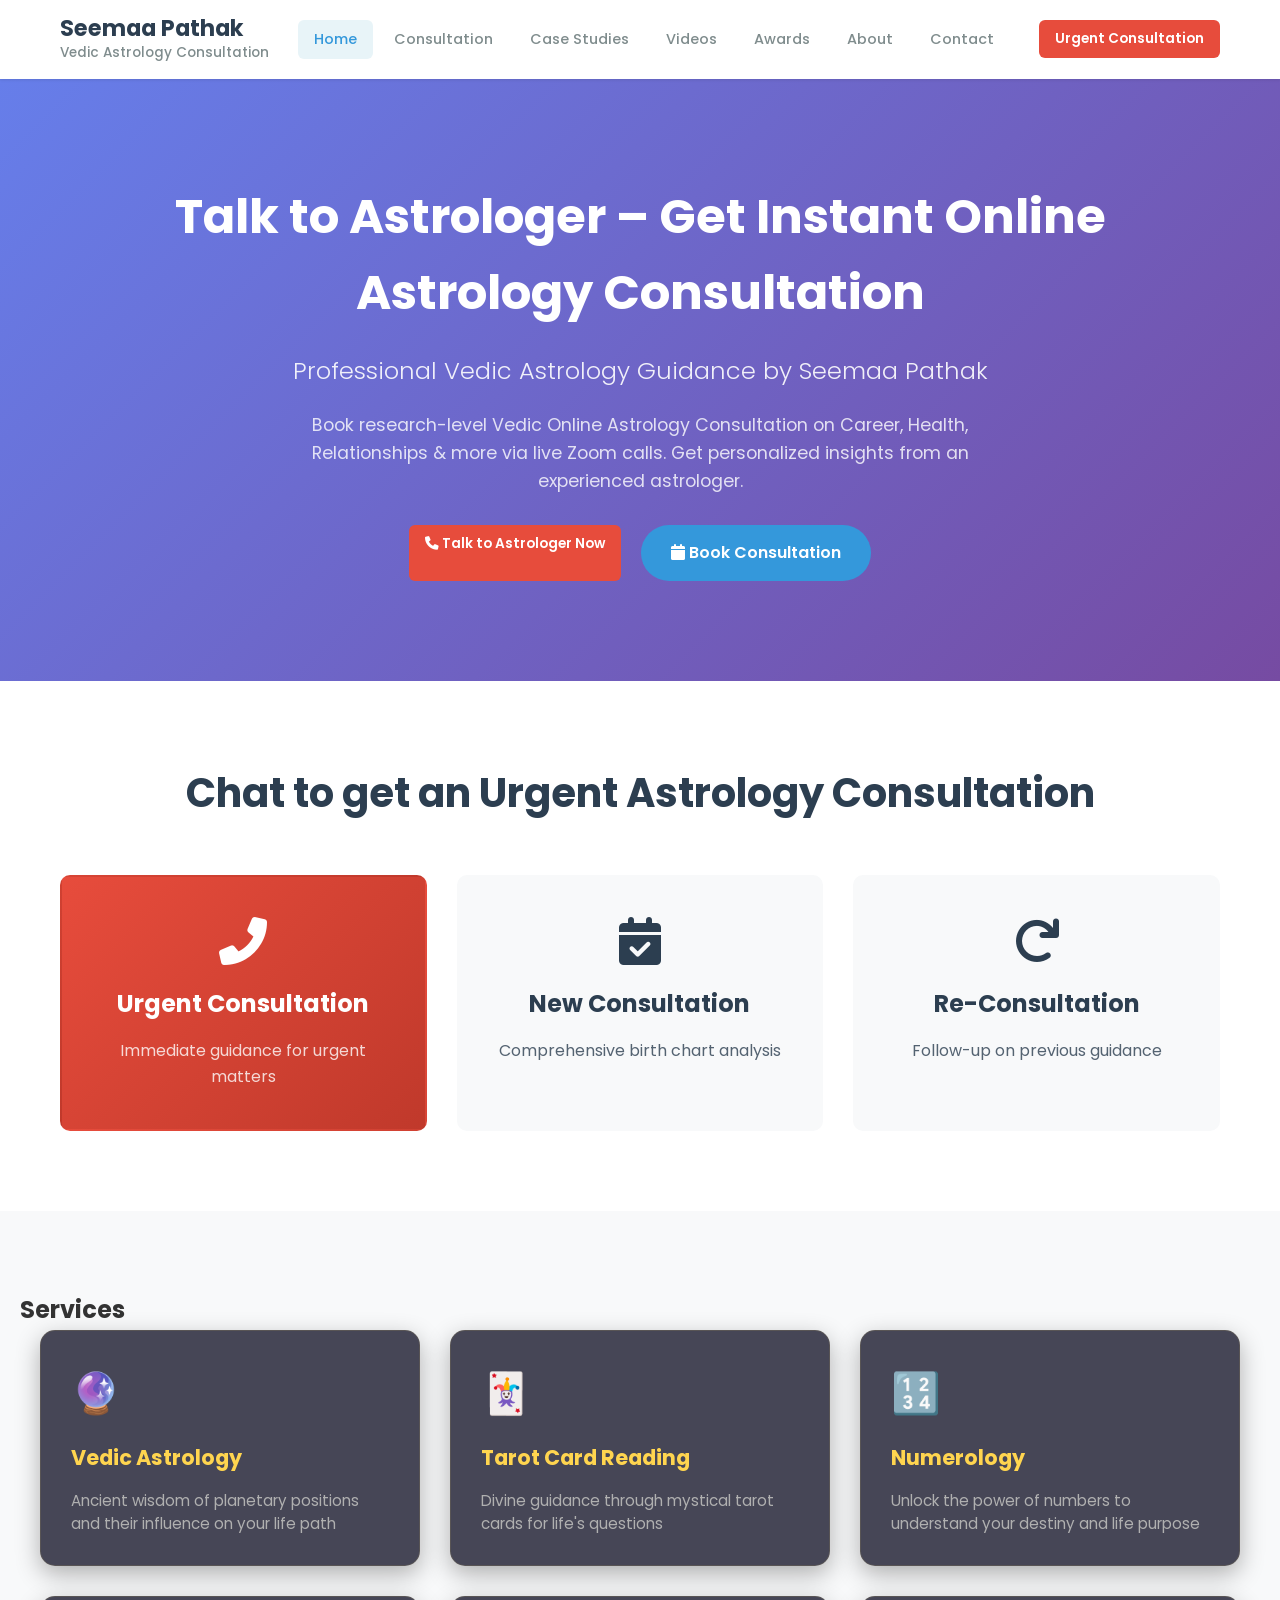
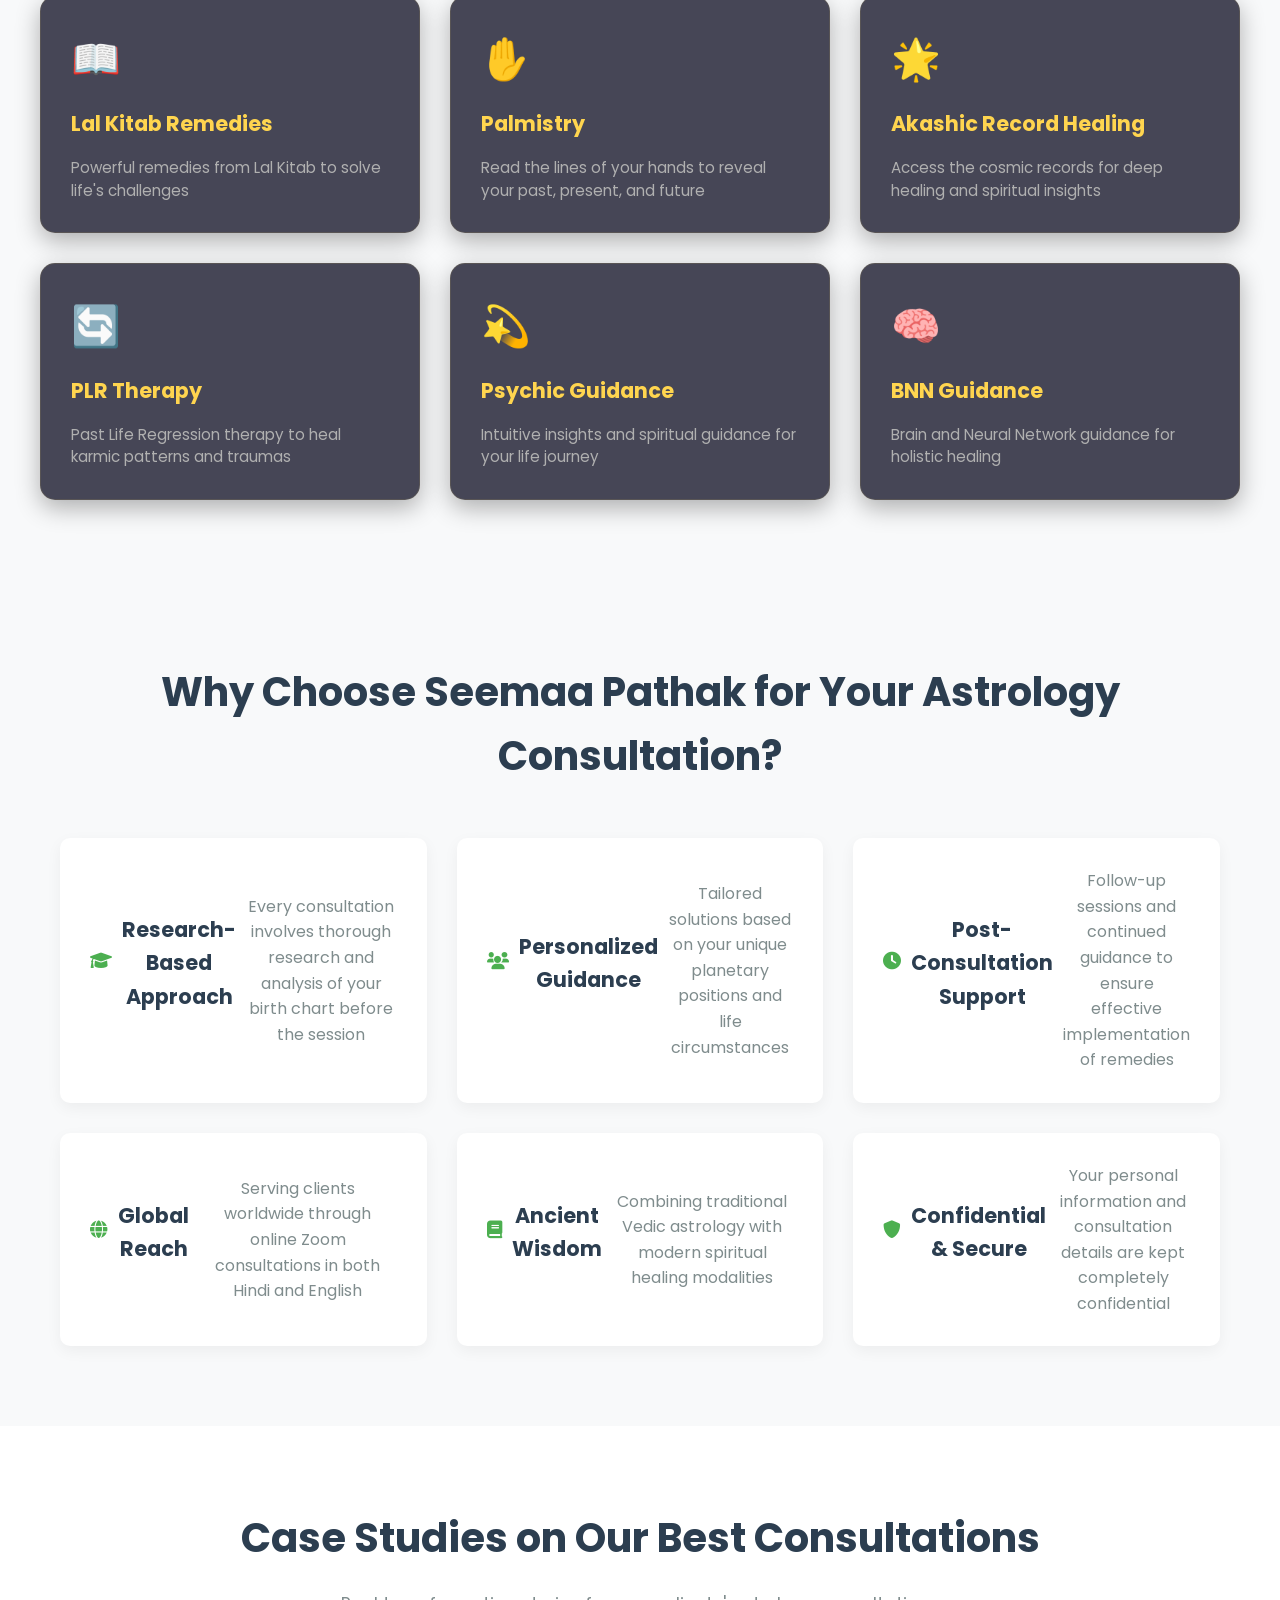
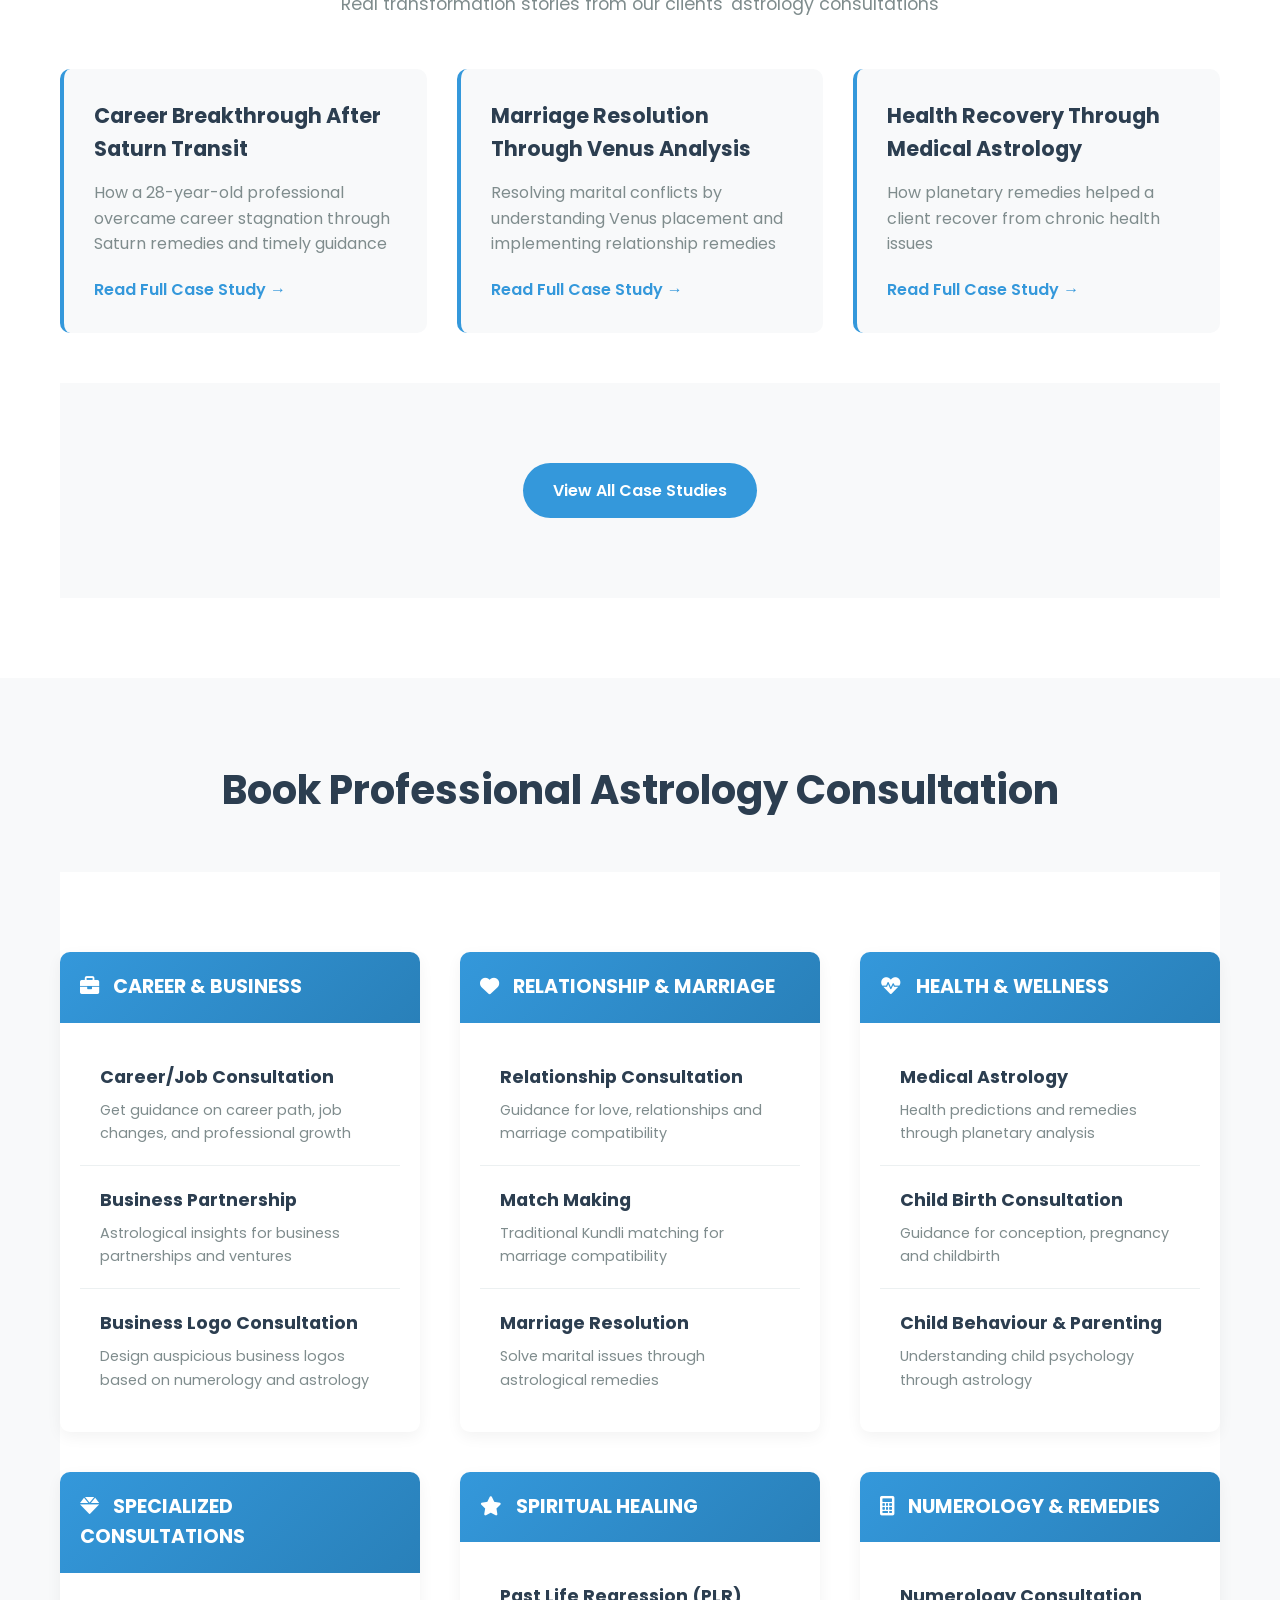
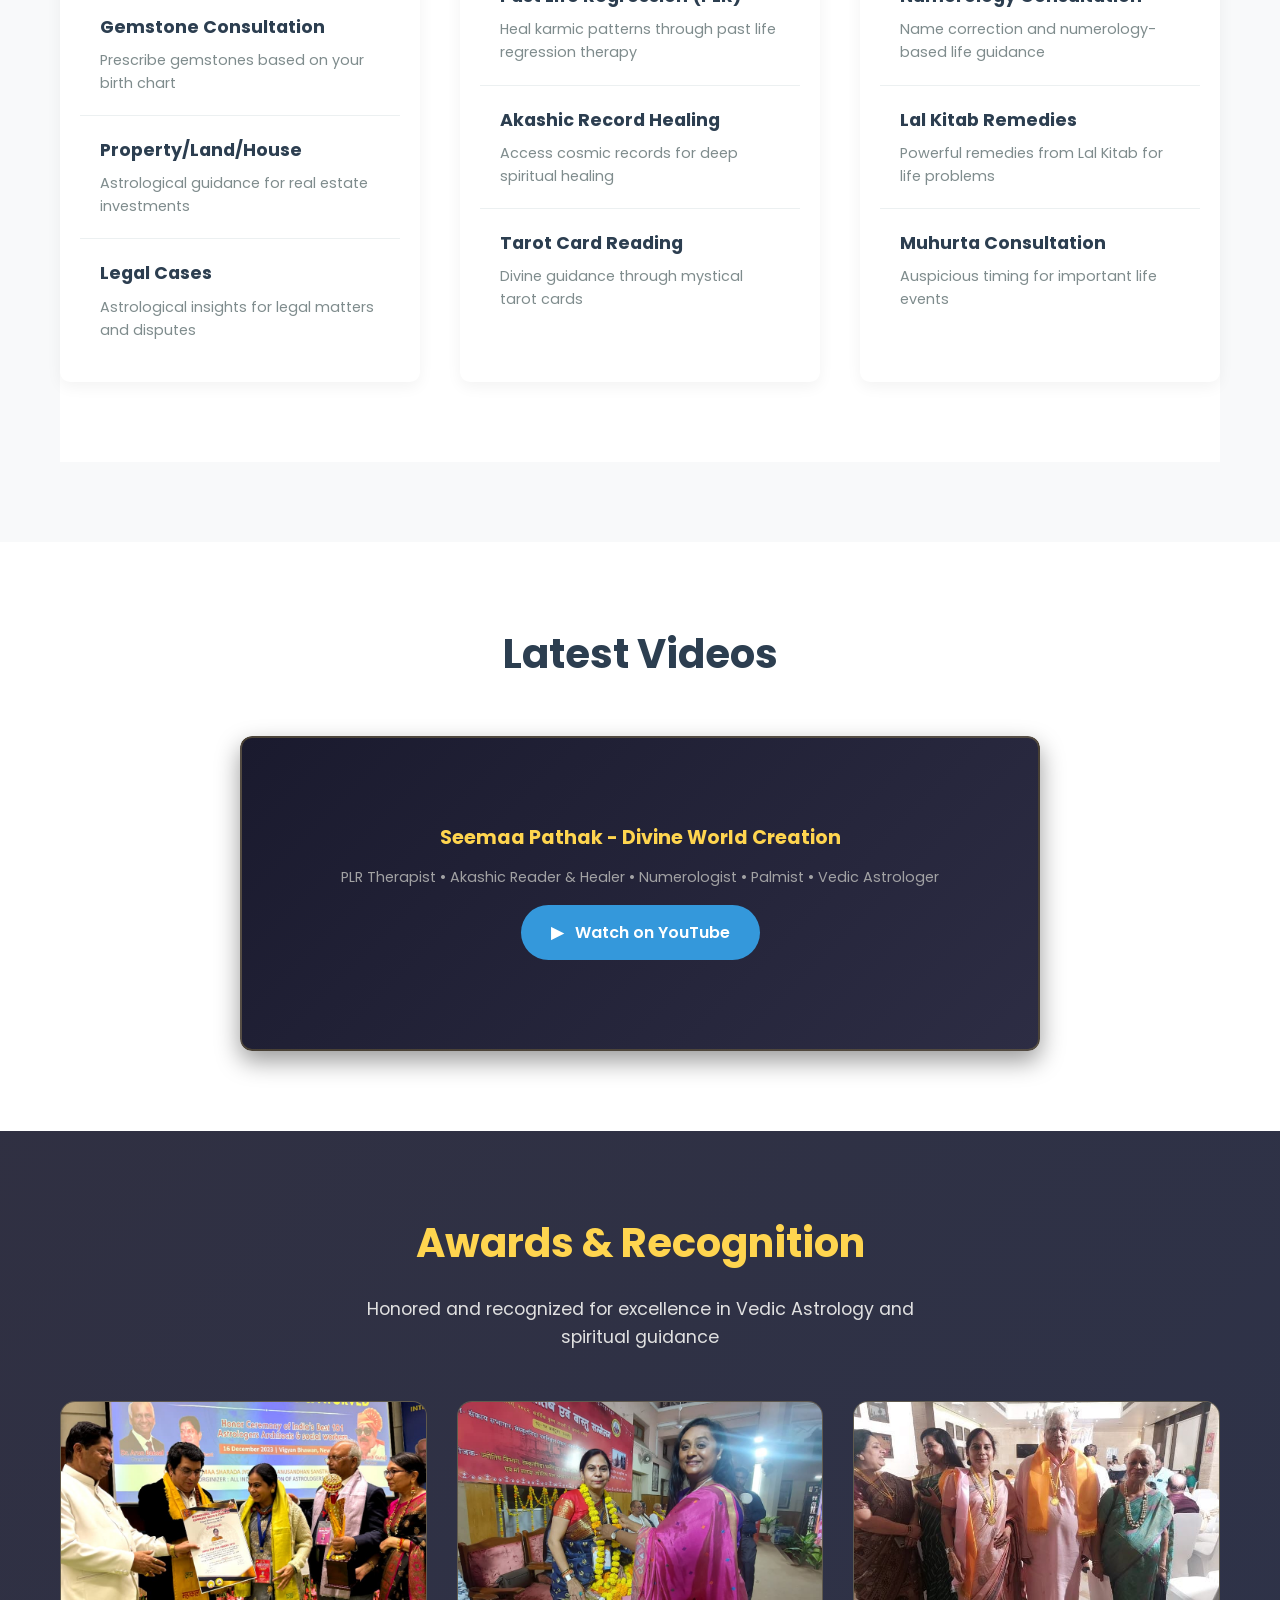
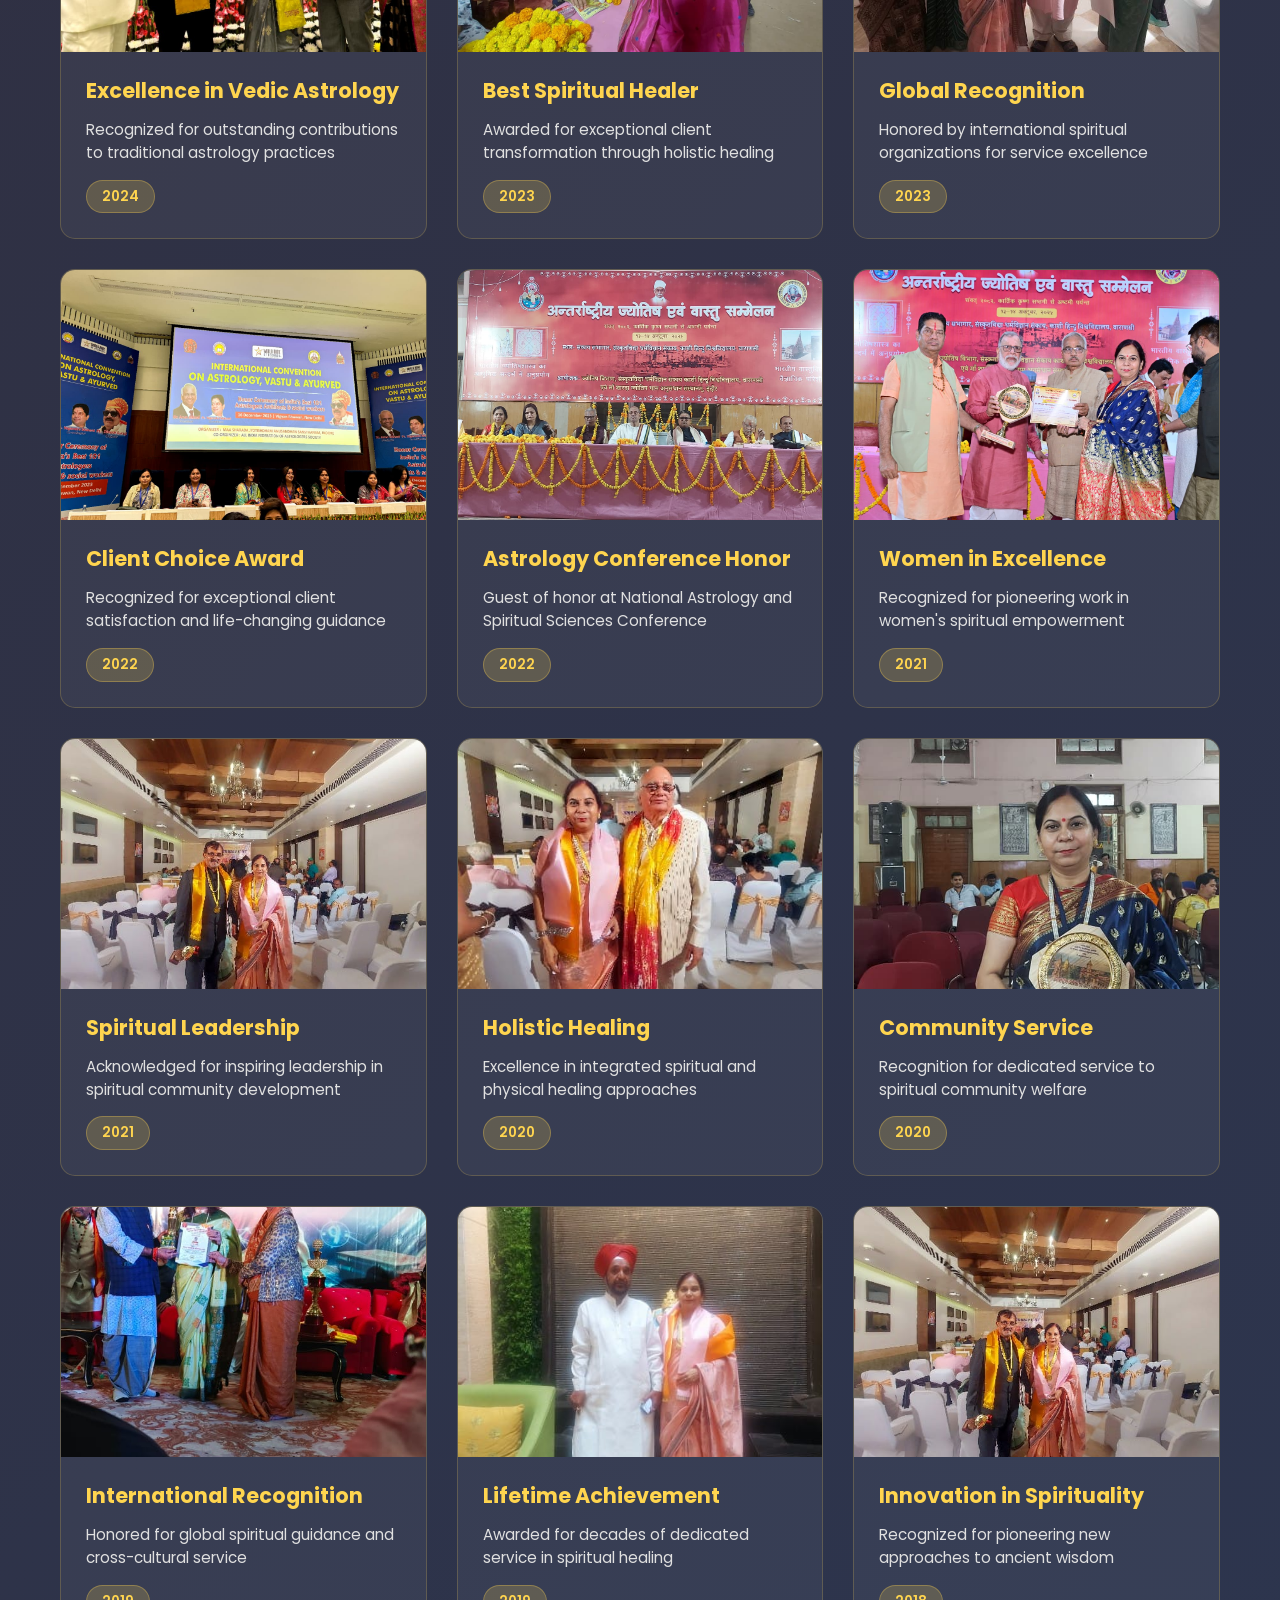
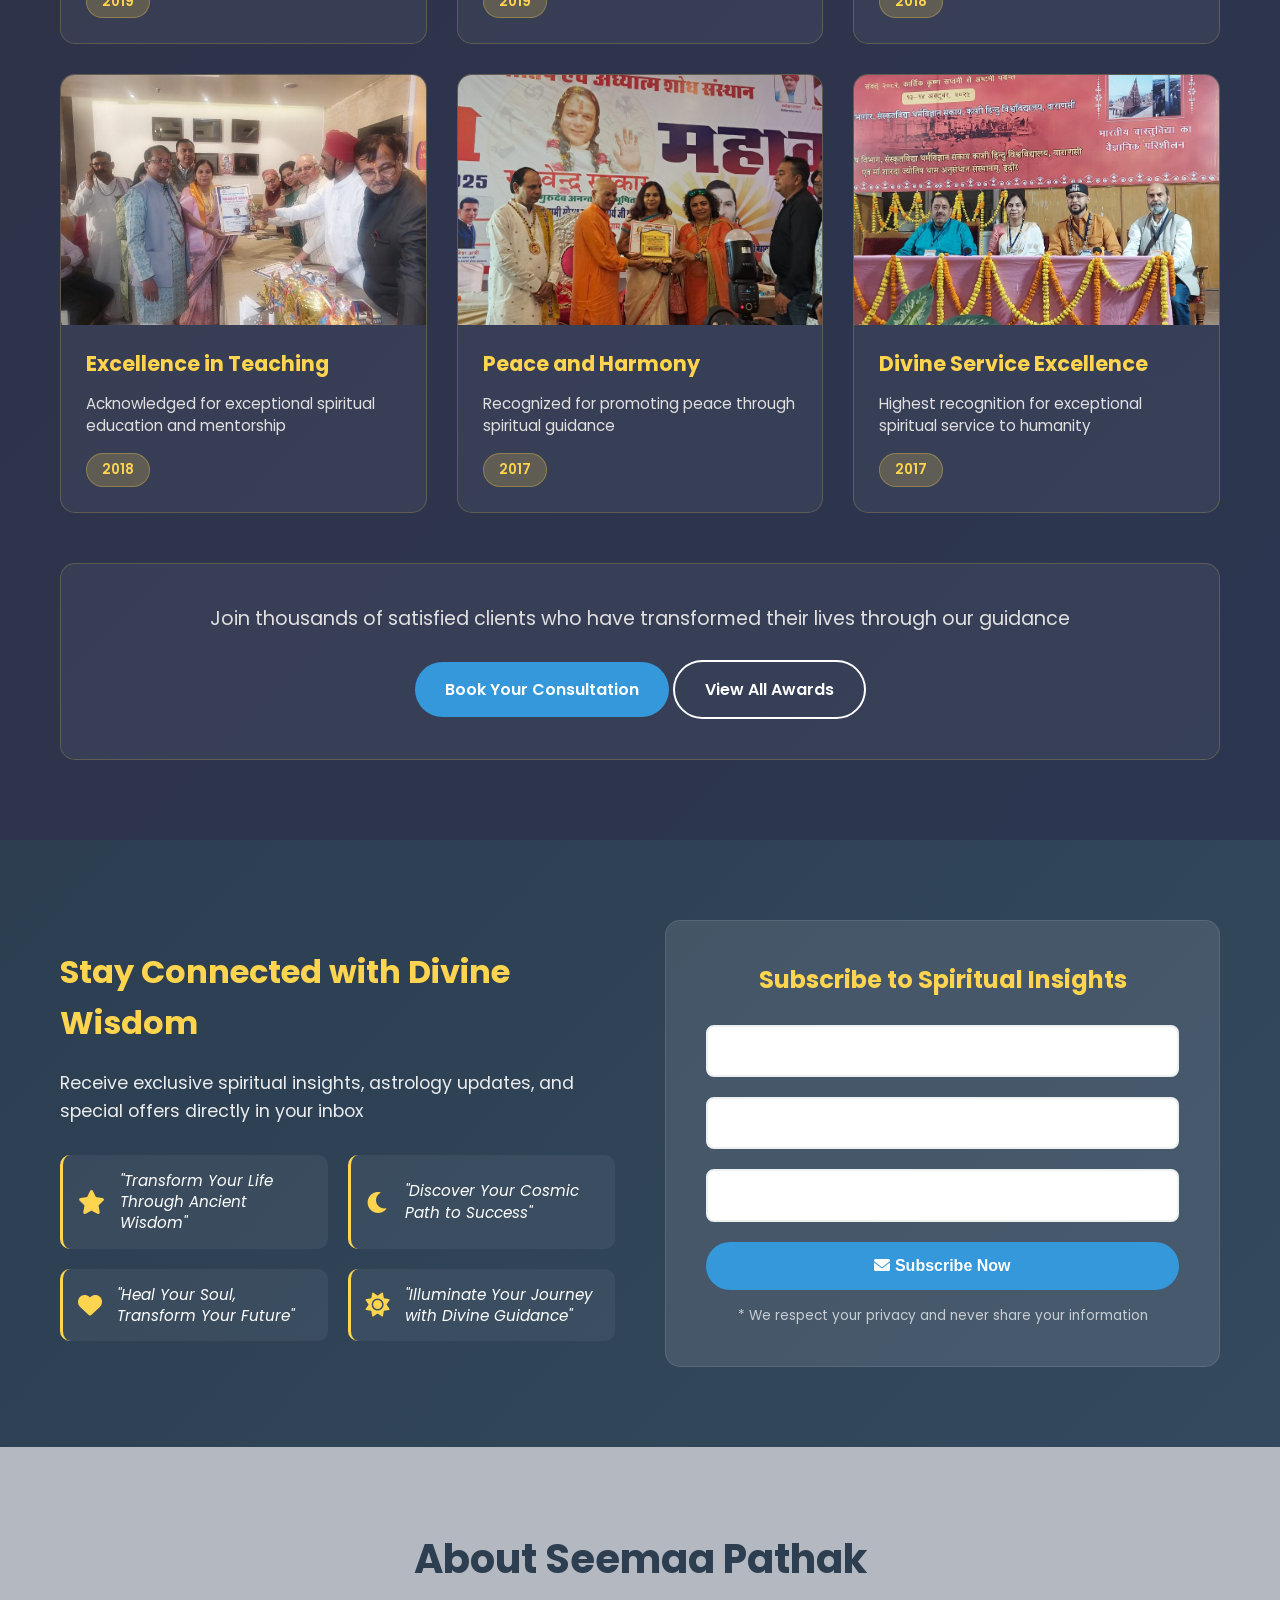
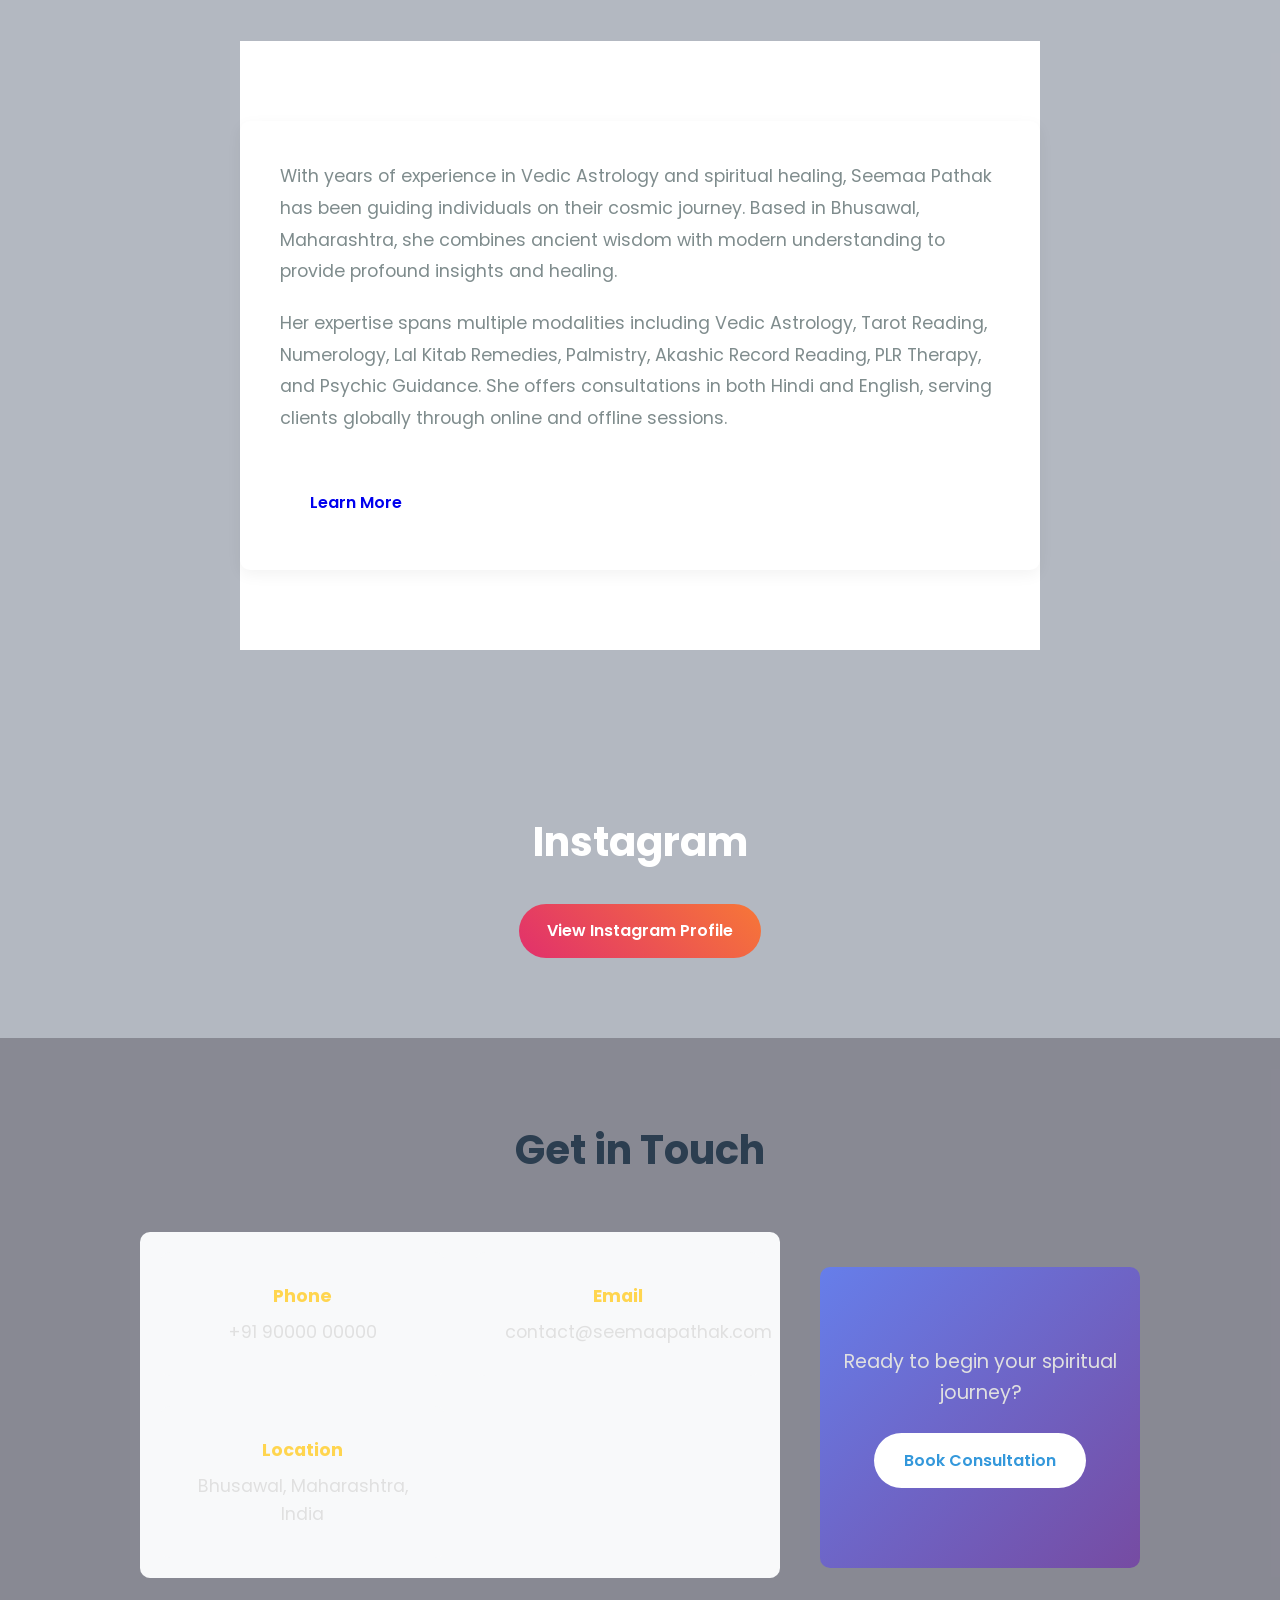
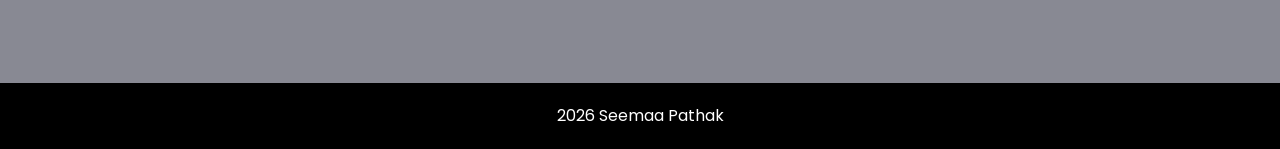
==== commit 4bf6fa99: "dead code removed, new images added" ====
--- a/index.html
+++ b/index.html
@@ -408,7 +408,7 @@
             
             <div class="credit-card">
                 <div class="credit-image">
-                    <img src="images/3.jpeg" alt="Felicitation Ceremony" loading="lazy">
+                    <img src="images/11.jpeg" alt="Felicitation Ceremony" loading="lazy">
                     <div class="credit-overlay">
                         <i class="fas fa-certificate"></i>
                     </div>
@@ -422,7 +422,7 @@
             
             <div class="credit-card">
                 <div class="credit-image">
-                    <img src="images/4.jpeg" alt="Client Appreciation Award" loading="lazy">
+                    <img src="images/13.jpeg" alt="Client Appreciation Award" loading="lazy">
                     <div class="credit-overlay">
                         <i class="fas fa-heart"></i>
                     </div>
@@ -459,6 +459,132 @@
                     <h3>Women in Excellence</h3>
                     <p>Recognized for pioneering work in women's spiritual empowerment</p>
                     <span class="credit-year">2021</span>
+                </div>
+            </div>
+            
+            <div class="credit-card">
+                <div class="credit-image">
+                    <img src="images/7.jpeg" alt="Spiritual Leadership Award" loading="lazy">
+                    <div class="credit-overlay">
+                        <i class="fas fa-crown"></i>
+                    </div>
+                </div>
+                <div class="credit-content">
+                    <h3>Spiritual Leadership</h3>
+                    <p>Acknowledged for inspiring leadership in spiritual community development</p>
+                    <span class="credit-year">2021</span>
+                </div>
+            </div>
+            
+            <div class="credit-card">
+                <div class="credit-image">
+                    <img src="images/8.jpeg" alt="Holistic Healing Award" loading="lazy">
+                    <div class="credit-overlay">
+                        <i class="fas fa-spa"></i>
+                    </div>
+                </div>
+                <div class="credit-content">
+                    <h3>Holistic Healing</h3>
+                    <p>Excellence in integrated spiritual and physical healing approaches</p>
+                    <span class="credit-year">2020</span>
+                </div>
+            </div>
+            
+            <div class="credit-card">
+                <div class="credit-image">
+                    <img src="images/24.jpeg" alt="Community Service Award" loading="lazy">
+                    <div class="credit-overlay">
+                        <i class="fas fa-hands-helping"></i>
+                    </div>
+                </div>
+                <div class="credit-content">
+                    <h3>Community Service</h3>
+                    <p>Recognition for dedicated service to spiritual community welfare</p>
+                    <span class="credit-year">2020</span>
+                </div>
+            </div>
+            
+            <div class="credit-card">
+                <div class="credit-image">
+                    <img src="images/25.jpeg" alt="International Recognition Award" loading="lazy">
+                    <div class="credit-overlay">
+                        <i class="fas fa-globe"></i>
+                    </div>
+                </div>
+                <div class="credit-content">
+                    <h3>International Recognition</h3>
+                    <p>Honored for global spiritual guidance and cross-cultural service</p>
+                    <span class="credit-year">2019</span>
+                </div>
+            </div>
+            
+            <div class="credit-card">
+                <div class="credit-image">
+                    <img src="images/26.jpeg" alt="Lifetime Achievement Award" loading="lazy">
+                    <div class="credit-overlay">
+                        <i class="fas fa-award"></i>
+                    </div>
+                </div>
+                <div class="credit-content">
+                    <h3>Lifetime Achievement</h3>
+                    <p>Awarded for decades of dedicated service in spiritual healing</p>
+                    <span class="credit-year">2019</span>
+                </div>
+            </div>
+            
+            <div class="credit-card">
+                <div class="credit-image">
+                    <img src="images/27.jpeg" alt="Innovation in Spirituality Award" loading="lazy">
+                    <div class="credit-overlay">
+                        <i class="fas fa-lightbulb"></i>
+                    </div>
+                </div>
+                <div class="credit-content">
+                    <h3>Innovation in Spirituality</h3>
+                    <p>Recognized for pioneering new approaches to ancient wisdom</p>
+                    <span class="credit-year">2018</span>
+                </div>
+            </div>
+            
+            <div class="credit-card">
+                <div class="credit-image">
+                    <img src="images/28.jpeg" alt="Excellence in Teaching Award" loading="lazy">
+                    <div class="credit-overlay">
+                        <i class="fas fa-graduation-cap"></i>
+                    </div>
+                </div>
+                <div class="credit-content">
+                    <h3>Excellence in Teaching</h3>
+                    <p>Acknowledged for exceptional spiritual education and mentorship</p>
+                    <span class="credit-year">2018</span>
+                </div>
+            </div>
+            
+            <div class="credit-card">
+                <div class="credit-image">
+                    <img src="images/29.jpeg" alt="Peace and Harmony Award" loading="lazy">
+                    <div class="credit-overlay">
+                        <i class="fas fa-dove"></i>
+                    </div>
+                </div>
+                <div class="credit-content">
+                    <h3>Peace and Harmony</h3>
+                    <p>Recognized for promoting peace through spiritual guidance</p>
+                    <span class="credit-year">2017</span>
+                </div>
+            </div>
+            
+            <div class="credit-card">
+                <div class="credit-image">
+                    <img src="images/30.jpeg" alt="Divine Service Excellence Award" loading="lazy">
+                    <div class="credit-overlay">
+                        <i class="fas fa-star"></i>
+                    </div>
+                </div>
+                <div class="credit-content">
+                    <h3>Divine Service Excellence</h3>
+                    <p>Highest recognition for exceptional spiritual service to humanity</p>
+                    <span class="credit-year">2017</span>
                 </div>
             </div>
         </div>
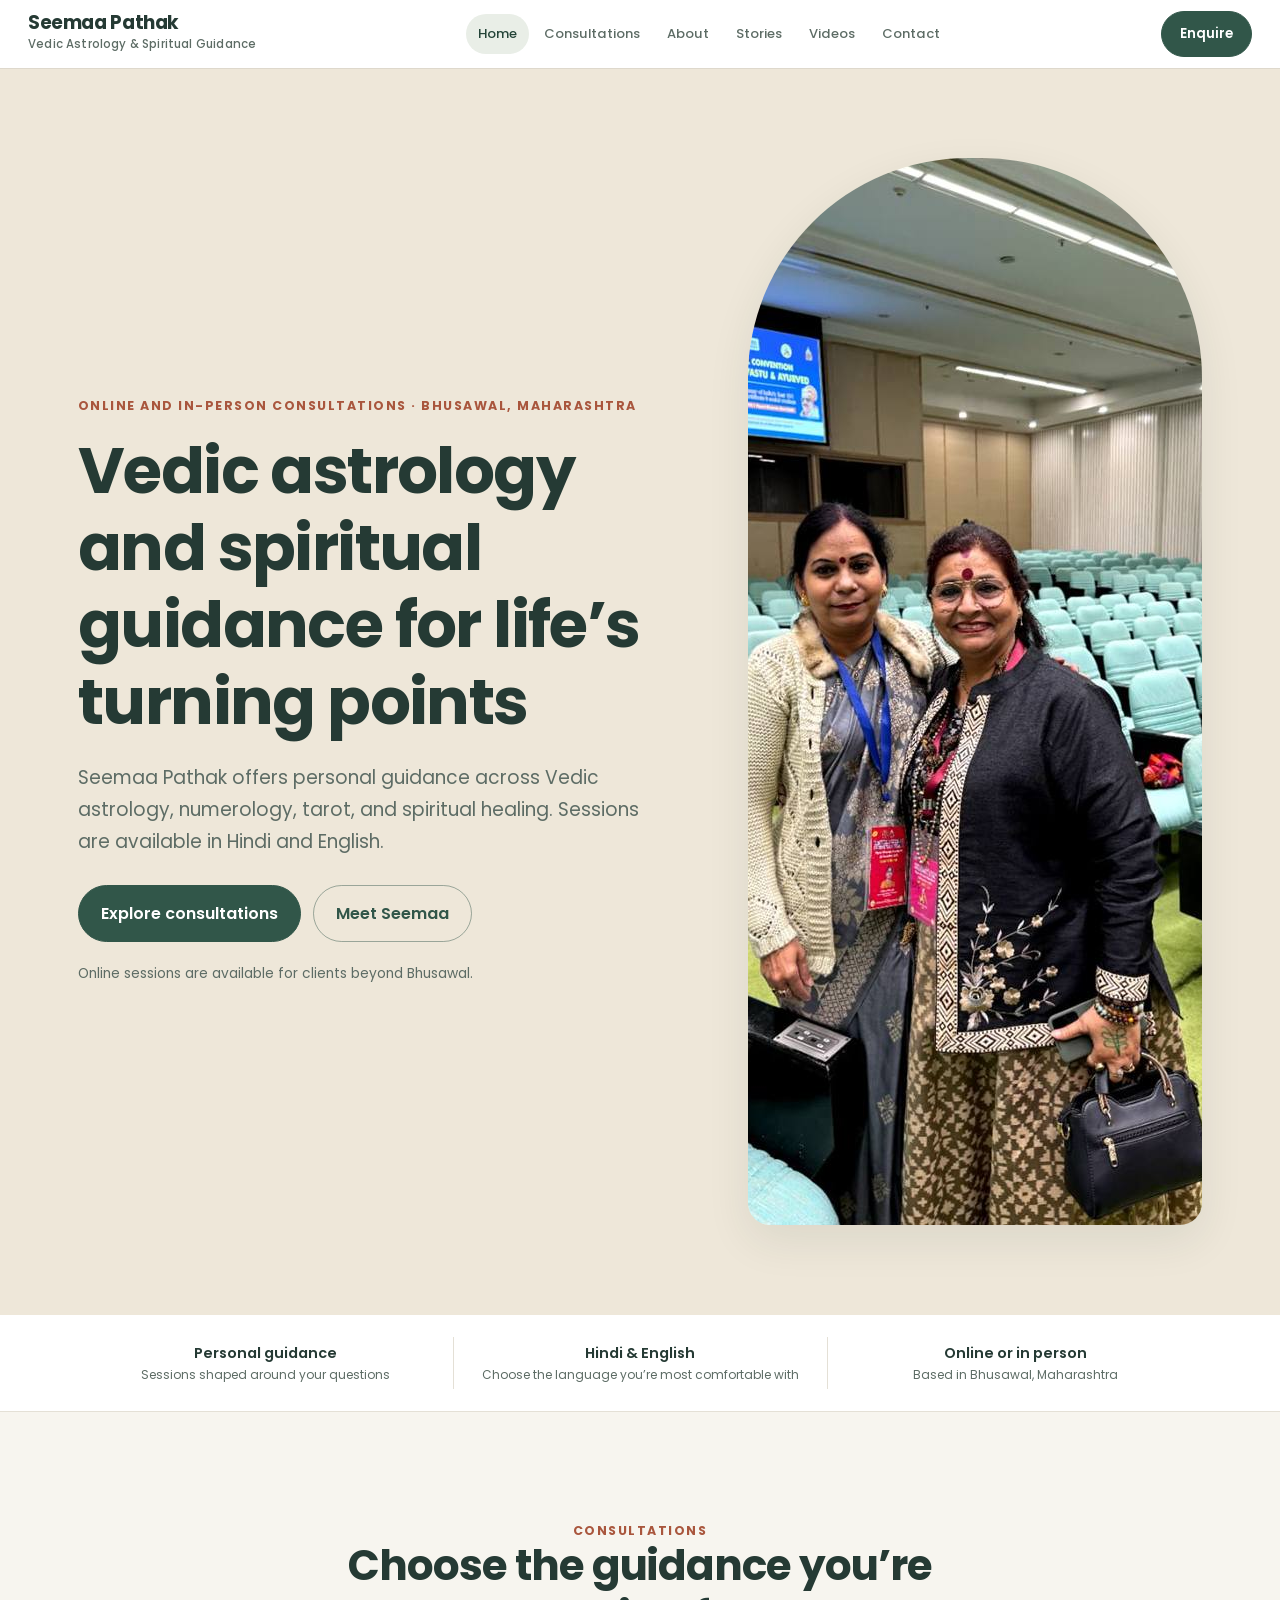
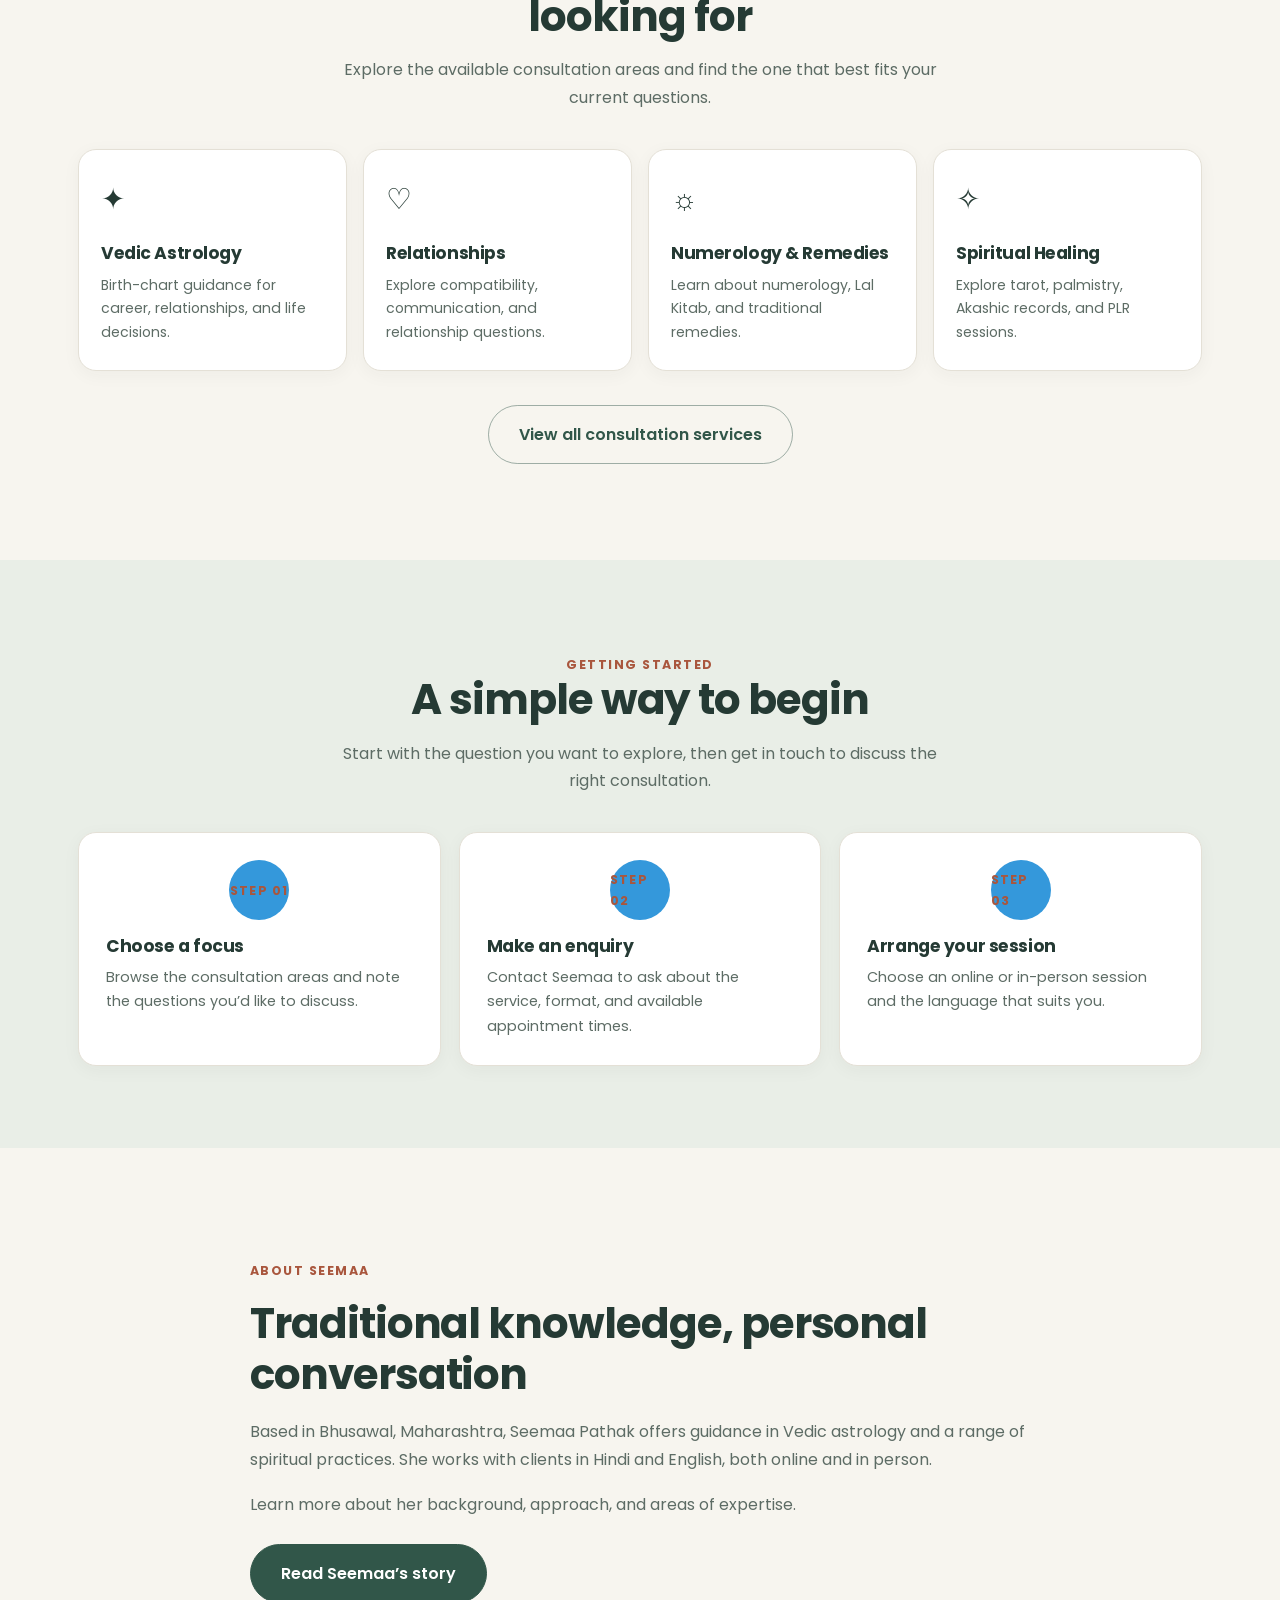
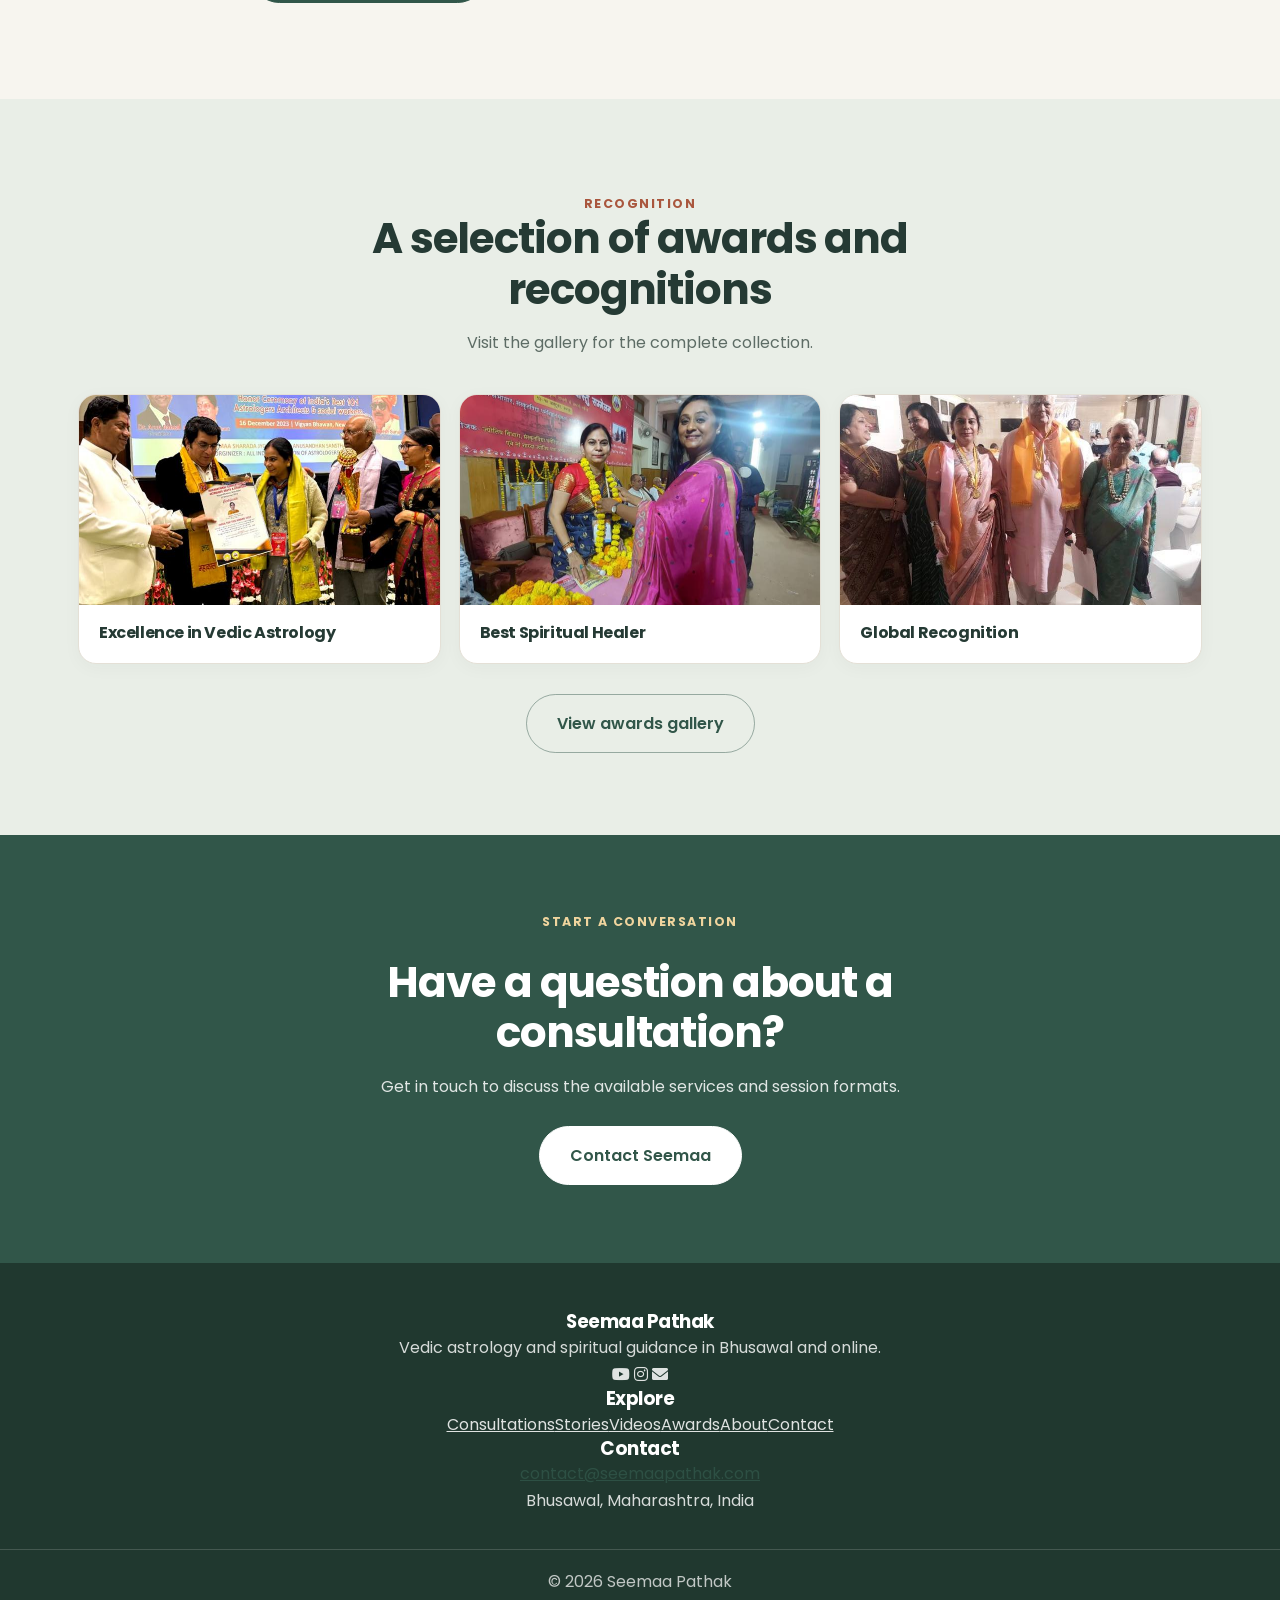
==== commit 1ca37d43: "Refresh website layout and responsive design" ====
--- a/index.html
+++ b/index.html
@@ -1,758 +1,155 @@
 <!DOCTYPE html>
 <html lang="en">
-
 <head>
-
     <meta charset="UTF-8">
     <meta name="viewport" content="width=device-width, initial-scale=1.0">
-
-    <title>Talk to Astrologer | Seemaa Pathak - Vedic Astrology Consultation</title>
-    <meta name="description" content="Talk to Astrologer online and Book professional Vedic Online Astrology Consultation on Career, Health, Relationships & more via live Zoom calls.">
-
+    <meta name="description" content="Explore Vedic astrology consultations and spiritual guidance with Seemaa Pathak. Online sessions in Hindi and English, based in Bhusawal, Maharashtra.">
+    <title>Seemaa Pathak | Vedic Astrology & Spiritual Guidance</title>
     <link rel="stylesheet" href="css/enhanced-style.css">
+    <link rel="stylesheet" href="css/site-refresh.css">
     <link href="https://fonts.googleapis.com/css2?family=Poppins:wght@300;400;500;600;700&display=swap" rel="stylesheet">
     <link rel="stylesheet" href="https://cdnjs.cloudflare.com/ajax/libs/font-awesome/6.0.0/css/all.min.css">
-
 </head>
-
 <body>
-
 <header class="header">
-
     <div class="header-main">
         <div class="container">
-            <div class="logo">
-                <div class="logo-text">
-                    <h2>Seemaa Pathak</h2>
-                    <span>Vedic Astrology Consultation</span>
-                </div>
-            </div>
-
-            <nav class="main-nav">
-                <a href="index.html" class="nav-link active">Home</a>
-                <a href="services.html" class="nav-link">Consultation</a>
-                <a href="case-studies.html" class="nav-link">Case Studies</a>
+            <div class="logo"><a href="index.html" aria-label="Seemaa Pathak home"><div class="logo-text"><h2>Seemaa Pathak</h2><span>Vedic Astrology & Spiritual Guidance</span></div></a></div>
+            <button class="menu-toggle" type="button" aria-expanded="false" aria-controls="site-navigation" aria-label="Open navigation"><span class="menu-toggle-icon" aria-hidden="true"></span><span class="menu-toggle-label">Menu</span></button>
+            <nav id="site-navigation" class="main-nav" aria-label="Main navigation">
+                <a href="index.html" class="nav-link active" aria-current="page">Home</a>
+                <a href="services.html" class="nav-link">Consultations</a>
+                <a href="about.html" class="nav-link">About</a>
+                <a href="case-studies.html" class="nav-link">Stories</a>
                 <a href="videos.html" class="nav-link">Videos</a>
-                <a href="awards.html" class="nav-link">Awards</a>
-                <a href="about.html" class="nav-link">About</a>
                 <a href="contact.html" class="nav-link">Contact</a>
             </nav>
-
-            <div class="header-cta">
-                <a href="tel:+91900000000" class="btn urgent">Urgent Consultation</a>
+            <div class="header-cta"><a href="contact.html" class="btn urgent">Enquire</a></div>
+        </div>
+    </div>
+</header>
+<main>
+    <section class="home-hero">
+        <div class="container hero-layout">
+            <div class="hero-copy">
+                <p class="eyebrow">Online and in-person consultations · Bhusawal, Maharashtra</p>
+                <h1>Vedic astrology and spiritual guidance for life’s turning points</h1>
+                <p class="hero-lede">Seemaa Pathak offers personal guidance across Vedic astrology, numerology, tarot, and spiritual healing. Sessions are available in Hindi and English.</p>
+                <div class="hero-actions">
+                    <a href="services.html" class="btn primary">Explore consultations</a>
+                    <a href="about.html" class="btn secondary">Meet Seemaa</a>
+                </div>
+                <p class="hero-note">Online sessions are available for clients beyond Bhusawal.</p>
+            </div>
+            <div class="hero-photo">
+                <img src="images/23-home.jpeg" alt="Seemaa Pathak at an astrology conference" width="800" height="1067" fetchpriority="high">
             </div>
         </div>
-    </div>
+    </section>
 
-</header>
+    <section class="home-trust" aria-label="Consultation details">
+        <div class="container">
+            <div class="trust-item">Personal guidance<span>Sessions shaped around your questions</span></div>
+            <div class="trust-item">Hindi & English<span>Choose the language you’re most comfortable with</span></div>
+            <div class="trust-item">Online or in person<span>Based in Bhusawal, Maharashtra</span></div>
+        </div>
+    </section>
 
-<section class="hero">
-
-    <div class="container">
-        <div class="hero-content">
-            <h1>Talk to Astrologer – Get Instant Online Astrology Consultation</h1>
-            <h2>Professional Vedic Astrology Guidance by Seemaa Pathak</h2>
-            <p>Book research-level Vedic Online Astrology Consultation on Career, Health, Relationships & more via live Zoom calls. Get personalized insights from an experienced astrologer.</p>
-            
-            <div class="hero-buttons">
-                <a href="tel:+91900000000" class="btn urgent">
-                    <i class="fas fa-phone"></i> Talk to Astrologer Now
+    <section class="home-section">
+        <div class="container">
+            <div class="home-section-head">
+                <p class="eyebrow">Consultations</p>
+                <h2>Choose the guidance you’re looking for</h2>
+                <p>Explore the available consultation areas and find the one that best fits your current questions.</p>
+            </div>
+            <div class="service-grid">
+                <a class="home-service-card" href="services.html">
+                    <div class="service-icon" aria-hidden="true">✦</div><h3>Vedic Astrology</h3>
+                    <p>Birth-chart guidance for career, relationships, and life decisions.</p>
                 </a>
-                <a href="#consultation-types" class="btn primary">
-                    <i class="fas fa-calendar"></i> Book Consultation
+                <a class="home-service-card" href="services.html">
+                    <div class="service-icon" aria-hidden="true">♡</div><h3>Relationships</h3>
+                    <p>Explore compatibility, communication, and relationship questions.</p>
+                </a>
+                <a class="home-service-card" href="services.html">
+                    <div class="service-icon" aria-hidden="true">☼</div><h3>Numerology & Remedies</h3>
+                    <p>Learn about numerology, Lal Kitab, and traditional remedies.</p>
+                </a>
+                <a class="home-service-card" href="services.html">
+                    <div class="service-icon" aria-hidden="true">✧</div><h3>Spiritual Healing</h3>
+                    <p>Explore tarot, palmistry, Akashic records, and PLR sessions.</p>
                 </a>
             </div>
-        </div>
-    </div>
-
-</section>
-
-<section class="quick-booking">
-    <div class="container">
-        <h2>Chat to get an Urgent Astrology Consultation</h2>
-        <div class="booking-grid">
-            <a href="tel:+91900000000" class="booking-card urgent">
-                <i class="fas fa-phone-alt"></i>
-                <h3>Urgent Consultation</h3>
-                <p>Immediate guidance for urgent matters</p>
-            </a>
-            <a href="contact.html" class="booking-card">
-                <i class="fas fa-calendar-check"></i>
-                <h3>New Consultation</h3>
-                <p>Comprehensive birth chart analysis</p>
-            </a>
-            <a href="contact.html" class="booking-card">
-                <i class="fas fa-redo"></i>
-                <h3>Re-Consultation</h3>
-                <p>Follow-up on previous guidance</p>
-            </a>
-        </div>
-    </div>
-</section>
-
-<section class="services">
-
-    <h2>Services</h2>
-
-    <div class="service-grid">
-
-        <div class="service-card">
-            <div class="service-icon">🔮</div>
-            <h3>Vedic Astrology</h3>
-            <p>Ancient wisdom of planetary positions and their influence on your life path</p>
-        </div>
-
-        <div class="service-card">
-            <div class="service-icon">🃏</div>
-            <h3>Tarot Card Reading</h3>
-            <p>Divine guidance through mystical tarot cards for life's questions</p>
-        </div>
-
-        <div class="service-card">
-            <div class="service-icon">🔢</div>
-            <h3>Numerology</h3>
-            <p>Unlock the power of numbers to understand your destiny and life purpose</p>
-        </div>
-
-        <div class="service-card">
-            <div class="service-icon">📖</div>
-            <h3>Lal Kitab Remedies</h3>
-            <p>Powerful remedies from Lal Kitab to solve life's challenges</p>
-        </div>
-
-        <div class="service-card">
-            <div class="service-icon">✋</div>
-            <h3>Palmistry</h3>
-            <p>Read the lines of your hands to reveal your past, present, and future</p>
-        </div>
-
-        <div class="service-card">
-            <div class="service-icon">🌟</div>
-            <h3>Akashic Record Healing</h3>
-            <p>Access the cosmic records for deep healing and spiritual insights</p>
-        </div>
-
-        <div class="service-card">
-            <div class="service-icon">🔄</div>
-            <h3>PLR Therapy</h3>
-            <p>Past Life Regression therapy to heal karmic patterns and traumas</p>
-        </div>
-
-        <div class="service-card">
-            <div class="service-icon">💫</div>
-            <h3>Psychic Guidance</h3>
-            <p>Intuitive insights and spiritual guidance for your life journey</p>
-        </div>
-
-        <div class="service-card">
-            <div class="service-icon">🧠</div>
-            <h3>BNN Guidance</h3>
-            <p>Brain and Neural Network guidance for holistic healing</p>
-        </div>
-
-    </div>
-
-</section>
-
-<section class="why-choose">
-
-    <div class="container">
-        <h2>Why Choose Seemaa Pathak for Your Astrology Consultation?</h2>
-        
-        <div class="features-grid">
-            <div class="feature">
-                <i class="fas fa-graduation-cap"></i>
-                <h3>Research-Based Approach</h3>
-                <p>Every consultation involves thorough research and analysis of your birth chart before the session</p>
-            </div>
-            
-            <div class="feature">
-                <i class="fas fa-users"></i>
-                <h3>Personalized Guidance</h3>
-                <p>Tailored solutions based on your unique planetary positions and life circumstances</p>
-            </div>
-            
-            <div class="feature">
-                <i class="fas fa-clock"></i>
-                <h3>Post-Consultation Support</h3>
-                <p>Follow-up sessions and continued guidance to ensure effective implementation of remedies</p>
-            </div>
-            
-            <div class="feature">
-                <i class="fas fa-globe"></i>
-                <h3>Global Reach</h3>
-                <p>Serving clients worldwide through online Zoom consultations in both Hindi and English</p>
-            </div>
-            
-            <div class="feature">
-                <i class="fas fa-book"></i>
-                <h3>Ancient Wisdom</h3>
-                <p>Combining traditional Vedic astrology with modern spiritual healing modalities</p>
-            </div>
-            
-            <div class="feature">
-                <i class="fas fa-shield-alt"></i>
-                <h3>Confidential & Secure</h3>
-                <p>Your personal information and consultation details are kept completely confidential</p>
+            <div class="home-section-head" style="margin:34px auto 0">
+                <a href="services.html" class="btn secondary">View all consultation services</a>
             </div>
         </div>
-    </div>
+    </section>
 
-</section>
-
-<section class="case-studies">
-
-    <div class="container">
-        <h2>Case Studies on Our Best Consultations</h2>
-        <p>Real transformation stories from our clients' astrology consultations</p>
-        
-        <div class="case-grid">
-            <div class="case-card">
-                <h3>Career Breakthrough After Saturn Transit</h3>
-                <p>How a 28-year-old professional overcame career stagnation through Saturn remedies and timely guidance</p>
-                <a href="case-studies.html" class="read-more">Read Full Case Study →</a>
+    <section class="home-section section-sage home-process">
+        <div class="container">
+            <div class="home-section-head">
+                <p class="eyebrow">Getting started</p>
+                <h2>A simple way to begin</h2>
+                <p>Start with the question you want to explore, then get in touch to discuss the right consultation.</p>
             </div>
-            
-            <div class="case-card">
-                <h3>Marriage Resolution Through Venus Analysis</h3>
-                <p>Resolving marital conflicts by understanding Venus placement and implementing relationship remedies</p>
-                <a href="case-studies.html" class="read-more">Read Full Case Study →</a>
-            </div>
-            
-            <div class="case-card">
-                <h3>Health Recovery Through Medical Astrology</h3>
-                <p>How planetary remedies helped a client recover from chronic health issues</p>
-                <a href="case-studies.html" class="read-more">Read Full Case Study →</a>
+            <div class="steps-grid">
+                <article class="step-card"><div class="step-number">STEP 01</div><h3>Choose a focus</h3><p>Browse the consultation areas and note the questions you’d like to discuss.</p></article>
+                <article class="step-card"><div class="step-number">STEP 02</div><h3>Make an enquiry</h3><p>Contact Seemaa to ask about the service, format, and available appointment times.</p></article>
+                <article class="step-card"><div class="step-number">STEP 03</div><h3>Arrange your session</h3><p>Choose an online or in-person session and the language that suits you.</p></article>
             </div>
         </div>
-        
-        <div class="case-cta">
-            <a href="case-studies.html" class="btn primary">View All Case Studies</a>
-        </div>
-    </div>
+    </section>
 
-</section>
-
-<section class="consultation-types" id="consultation-types">
-
-    <div class="container">
-        <h2>Book Professional Astrology Consultation</h2>
-        
-        <div class="consultation-categories">
-            <div class="category">
-                <h3><i class="fas fa-briefcase"></i> CAREER & BUSINESS</h3>
-                <div class="consultation-list">
-                    <a href="contact.html" class="consultation-item">
-                        <h4>Career/Job Consultation</h4>
-                        <p>Get guidance on career path, job changes, and professional growth</p>
-                    </a>
-                    <a href="contact.html" class="consultation-item">
-                        <h4>Business Partnership</h4>
-                        <p>Astrological insights for business partnerships and ventures</p>
-                    </a>
-                    <a href="contact.html" class="consultation-item">
-                        <h4>Business Logo Consultation</h4>
-                        <p>Design auspicious business logos based on numerology and astrology</p>
-                    </a>
-                </div>
-            </div>
-
-            <div class="category">
-                <h3><i class="fas fa-heart"></i> RELATIONSHIP & MARRIAGE</h3>
-                <div class="consultation-list">
-                    <a href="contact.html" class="consultation-item">
-                        <h4>Relationship Consultation</h4>
-                        <p>Guidance for love, relationships and marriage compatibility</p>
-                    </a>
-                    <a href="contact.html" class="consultation-item">
-                        <h4>Match Making</h4>
-                        <p>Traditional Kundli matching for marriage compatibility</p>
-                    </a>
-                    <a href="contact.html" class="consultation-item">
-                        <h4>Marriage Resolution</h4>
-                        <p>Solve marital issues through astrological remedies</p>
-                    </a>
-                </div>
-            </div>
-
-            <div class="category">
-                <h3><i class="fas fa-heartbeat"></i> HEALTH & WELLNESS</h3>
-                <div class="consultation-list">
-                    <a href="contact.html" class="consultation-item">
-                        <h4>Medical Astrology</h4>
-                        <p>Health predictions and remedies through planetary analysis</p>
-                    </a>
-                    <a href="contact.html" class="consultation-item">
-                        <h4>Child Birth Consultation</h4>
-                        <p>Guidance for conception, pregnancy and childbirth</p>
-                    </a>
-                    <a href="contact.html" class="consultation-item">
-                        <h4>Child Behaviour & Parenting</h4>
-                        <p>Understanding child psychology through astrology</p>
-                    </a>
-                </div>
-            </div>
-
-            <div class="category">
-                <h3><i class="fas fa-gem"></i> SPECIALIZED CONSULTATIONS</h3>
-                <div class="consultation-list">
-                    <a href="contact.html" class="consultation-item">
-                        <h4>Gemstone Consultation</h4>
-                        <p>Prescribe gemstones based on your birth chart</p>
-                    </a>
-                    <a href="contact.html" class="consultation-item">
-                        <h4>Property/Land/House</h4>
-                        <p>Astrological guidance for real estate investments</p>
-                    </a>
-                    <a href="contact.html" class="consultation-item">
-                        <h4>Legal Cases</h4>
-                        <p>Astrological insights for legal matters and disputes</p>
-                    </a>
-                </div>
-            </div>
-
-            <div class="category">
-                <h3><i class="fas fa-star"></i> SPIRITUAL HEALING</h3>
-                <div class="consultation-list">
-                    <a href="contact.html" class="consultation-item">
-                        <h4>Past Life Regression (PLR)</h4>
-                        <p>Heal karmic patterns through past life regression therapy</p>
-                    </a>
-                    <a href="contact.html" class="consultation-item">
-                        <h4>Akashic Record Healing</h4>
-                        <p>Access cosmic records for deep spiritual healing</p>
-                    </a>
-                    <a href="contact.html" class="consultation-item">
-                        <h4>Tarot Card Reading</h4>
-                        <p>Divine guidance through mystical tarot cards</p>
-                    </a>
-                </div>
-            </div>
-
-            <div class="category">
-                <h3><i class="fas fa-calculator"></i> NUMEROLOGY & REMEDIES</h3>
-                <div class="consultation-list">
-                    <a href="contact.html" class="consultation-item">
-                        <h4>Numerology Consultation</h4>
-                        <p>Name correction and numerology-based life guidance</p>
-                    </a>
-                    <a href="contact.html" class="consultation-item">
-                        <h4>Lal Kitab Remedies</h4>
-                        <p>Powerful remedies from Lal Kitab for life problems</p>
-                    </a>
-                    <a href="contact.html" class="consultation-item">
-                        <h4>Muhurta Consultation</h4>
-                        <p>Auspicious timing for important life events</p>
-                    </a>
-                </div>
+    <section class="home-section">
+        <div class="container">
+            <div class="home-about-copy">
+                <p class="eyebrow">About Seemaa</p>
+                <h2>Traditional knowledge, personal conversation</h2>
+                <p>Based in Bhusawal, Maharashtra, Seemaa Pathak offers guidance in Vedic astrology and a range of spiritual practices. She works with clients in Hindi and English, both online and in person.</p>
+                <p>Learn more about her background, approach, and areas of expertise.</p>
+                <a href="about.html" class="btn primary">Read Seemaa’s story</a>
             </div>
         </div>
+    </section>
+
+    <section class="home-section section-sage home-awards">
+        <div class="container">
+            <div class="home-section-head">
+                <p class="eyebrow">Recognition</p>
+                <h2>A selection of awards and recognitions</h2>
+                <p>Visit the gallery for the complete collection.</p>
+            </div>
+            <div class="featured-recognition">
+                <article class="recognition-card"><img src="images/1-home.jpeg" alt="Recognition for Vedic astrology" width="720" height="960" loading="lazy"><h3>Excellence in Vedic Astrology</h3></article>
+                <article class="recognition-card"><img src="images/2-home.jpeg" alt="Recognition for spiritual healing" width="720" height="960" loading="lazy"><h3>Best Spiritual Healer</h3></article>
+                <article class="recognition-card"><img src="images/11-home.jpeg" alt="Recognition from a spiritual organization" width="640" height="480" loading="lazy"><h3>Global Recognition</h3></article>
+            </div>
+            <div class="home-section-head" style="margin:30px auto 0"><a href="awards.html" class="btn secondary">View awards gallery</a></div>
+        </div>
+    </section>
+
+    <section class="home-cta">
+        <div class="container home-section-head">
+            <p class="eyebrow" style="color:#f0d59e">Start a conversation</p>
+            <h2>Have a question about a consultation?</h2>
+            <p>Get in touch to discuss the available services and session formats.</p>
+            <a href="contact.html" class="btn primary">Contact Seemaa</a>
+        </div>
+    </section>
+</main>
+<footer>
+    <div class="footer-content">
+        <div class="footer-section"><h3>Seemaa Pathak</h3><p>Vedic astrology and spiritual guidance in Bhusawal and online.</p><div class="social-links">
+            <a href="https://www.youtube.com/@DivineWORLDCreation12" target="_blank" rel="noopener noreferrer" class="social-link" aria-label="Visit YouTube channel"><i class="fab fa-youtube" aria-hidden="true"></i></a>
+            <a href="https://instagram.com/seemaa_pathak" target="_blank" rel="noopener noreferrer" class="social-link" aria-label="Visit Instagram profile"><i class="fab fa-instagram" aria-hidden="true"></i></a>
+            <a href="mailto:contact@seemaapathak.com" class="social-link" aria-label="Email Seemaa Pathak"><i class="fas fa-envelope" aria-hidden="true"></i></a>
+        </div></div>
+        <div class="footer-section"><h3>Explore</h3><div class="footer-links"><a href="services.html">Consultations</a><a href="case-studies.html">Stories</a><a href="videos.html">Videos</a><a href="awards.html">Awards</a><a href="about.html">About</a><a href="contact.html">Contact</a></div></div>
+        <div class="footer-section"><h3>Contact</h3><p><a href="mailto:contact@seemaapathak.com">contact@seemaapathak.com</a></p><p>Bhusawal, Maharashtra, India</p></div>
     </div>
-
-</section>
-
-<section class="youtube">
-
-    <h2>Latest Videos</h2>
-
-    <div class="video-container">
-
-        <div class="video-placeholder">
-            <div class="video-info">
-                <h3>Seemaa Pathak - Divine World Creation</h3>
-                <p>PLR Therapist • Akashic Reader & Healer • Numerologist • Palmist • Vedic Astrologer</p>
-                <a href="https://www.youtube.com/@DivineWORLDCreation12" target="_blank" class="btn primary">
-                    <span style="margin-right: 8px;">▶</span> Watch on YouTube
-                </a>
-            </div>
-        </div>
-                        
-    </div>
-
-</section>
-
-<section class="testimonials-credits">
-
-    <div class="container">
-        <h2>Awards & Recognition</h2>
-        <p>Honored and recognized for excellence in Vedic Astrology and spiritual guidance</p>
-        
-        <div class="credits-grid">
-            <div class="credit-card">
-                <div class="credit-image">
-                    <img src="images/1.jpeg" alt="Excellence in Astrology Award" loading="lazy">
-                    <div class="credit-overlay">
-                        <i class="fas fa-trophy"></i>
-                    </div>
-                </div>
-                <div class="credit-content">
-                    <h3>Excellence in Vedic Astrology</h3>
-                    <p>Recognized for outstanding contributions to traditional astrology practices</p>
-                    <span class="credit-year">2024</span>
-                </div>
-            </div>
-            
-            <div class="credit-card">
-                <div class="credit-image">
-                    <img src="images/2.jpeg" alt="Spiritual Guidance Award" loading="lazy">
-                    <div class="credit-overlay">
-                        <i class="fas fa-star"></i>
-                    </div>
-                </div>
-                <div class="credit-content">
-                    <h3>Best Spiritual Healer</h3>
-                    <p>Awarded for exceptional client transformation through holistic healing</p>
-                    <span class="credit-year">2023</span>
-                </div>
-            </div>
-            
-            <div class="credit-card">
-                <div class="credit-image">
-                    <img src="images/11.jpeg" alt="Felicitation Ceremony" loading="lazy">
-                    <div class="credit-overlay">
-                        <i class="fas fa-certificate"></i>
-                    </div>
-                </div>
-                <div class="credit-content">
-                    <h3>Global Recognition</h3>
-                    <p>Honored by international spiritual organizations for service excellence</p>
-                    <span class="credit-year">2023</span>
-                </div>
-            </div>
-            
-            <div class="credit-card">
-                <div class="credit-image">
-                    <img src="images/13.jpeg" alt="Client Appreciation Award" loading="lazy">
-                    <div class="credit-overlay">
-                        <i class="fas fa-heart"></i>
-                    </div>
-                </div>
-                <div class="credit-content">
-                    <h3>Client Choice Award</h3>
-                    <p>Recognized for exceptional client satisfaction and life-changing guidance</p>
-                    <span class="credit-year">2022</span>
-                </div>
-            </div>
-            
-            <div class="credit-card">
-                <div class="credit-image">
-                    <img src="images/5.jpeg" alt="Astrology Conference Honor" loading="lazy">
-                    <div class="credit-overlay">
-                        <i class="fas fa-award"></i>
-                    </div>
-                </div>
-                <div class="credit-content">
-                    <h3>Astrology Conference Honor</h3>
-                    <p>Guest of honor at National Astrology and Spiritual Sciences Conference</p>
-                    <span class="credit-year">2022</span>
-                </div>
-            </div>
-            
-            <div class="credit-card">
-                <div class="credit-image">
-                    <img src="images/6.jpeg" alt="Women in Excellence Award" loading="lazy">
-                    <div class="credit-overlay">
-                        <i class="fas fa-female"></i>
-                    </div>
-                </div>
-                <div class="credit-content">
-                    <h3>Women in Excellence</h3>
-                    <p>Recognized for pioneering work in women's spiritual empowerment</p>
-                    <span class="credit-year">2021</span>
-                </div>
-            </div>
-            
-            <div class="credit-card">
-                <div class="credit-image">
-                    <img src="images/7.jpeg" alt="Spiritual Leadership Award" loading="lazy">
-                    <div class="credit-overlay">
-                        <i class="fas fa-crown"></i>
-                    </div>
-                </div>
-                <div class="credit-content">
-                    <h3>Spiritual Leadership</h3>
-                    <p>Acknowledged for inspiring leadership in spiritual community development</p>
-                    <span class="credit-year">2021</span>
-                </div>
-            </div>
-            
-            <div class="credit-card">
-                <div class="credit-image">
-                    <img src="images/8.jpeg" alt="Holistic Healing Award" loading="lazy">
-                    <div class="credit-overlay">
-                        <i class="fas fa-spa"></i>
-                    </div>
-                </div>
-                <div class="credit-content">
-                    <h3>Holistic Healing</h3>
-                    <p>Excellence in integrated spiritual and physical healing approaches</p>
-                    <span class="credit-year">2020</span>
-                </div>
-            </div>
-            
-            <div class="credit-card">
-                <div class="credit-image">
-                    <img src="images/24.jpeg" alt="Community Service Award" loading="lazy">
-                    <div class="credit-overlay">
-                        <i class="fas fa-hands-helping"></i>
-                    </div>
-                </div>
-                <div class="credit-content">
-                    <h3>Community Service</h3>
-                    <p>Recognition for dedicated service to spiritual community welfare</p>
-                    <span class="credit-year">2020</span>
-                </div>
-            </div>
-            
-            <div class="credit-card">
-                <div class="credit-image">
-                    <img src="images/25.jpeg" alt="International Recognition Award" loading="lazy">
-                    <div class="credit-overlay">
-                        <i class="fas fa-globe"></i>
-                    </div>
-                </div>
-                <div class="credit-content">
-                    <h3>International Recognition</h3>
-                    <p>Honored for global spiritual guidance and cross-cultural service</p>
-                    <span class="credit-year">2019</span>
-                </div>
-            </div>
-            
-            <div class="credit-card">
-                <div class="credit-image">
-                    <img src="images/26.jpeg" alt="Lifetime Achievement Award" loading="lazy">
-                    <div class="credit-overlay">
-                        <i class="fas fa-award"></i>
-                    </div>
-                </div>
-                <div class="credit-content">
-                    <h3>Lifetime Achievement</h3>
-                    <p>Awarded for decades of dedicated service in spiritual healing</p>
-                    <span class="credit-year">2019</span>
-                </div>
-            </div>
-            
-            <div class="credit-card">
-                <div class="credit-image">
-                    <img src="images/27.jpeg" alt="Innovation in Spirituality Award" loading="lazy">
-                    <div class="credit-overlay">
-                        <i class="fas fa-lightbulb"></i>
-                    </div>
-                </div>
-                <div class="credit-content">
-                    <h3>Innovation in Spirituality</h3>
-                    <p>Recognized for pioneering new approaches to ancient wisdom</p>
-                    <span class="credit-year">2018</span>
-                </div>
-            </div>
-            
-            <div class="credit-card">
-                <div class="credit-image">
-                    <img src="images/28.jpeg" alt="Excellence in Teaching Award" loading="lazy">
-                    <div class="credit-overlay">
-                        <i class="fas fa-graduation-cap"></i>
-                    </div>
-                </div>
-                <div class="credit-content">
-                    <h3>Excellence in Teaching</h3>
-                    <p>Acknowledged for exceptional spiritual education and mentorship</p>
-                    <span class="credit-year">2018</span>
-                </div>
-            </div>
-            
-            <div class="credit-card">
-                <div class="credit-image">
-                    <img src="images/29.jpeg" alt="Peace and Harmony Award" loading="lazy">
-                    <div class="credit-overlay">
-                        <i class="fas fa-dove"></i>
-                    </div>
-                </div>
-                <div class="credit-content">
-                    <h3>Peace and Harmony</h3>
-                    <p>Recognized for promoting peace through spiritual guidance</p>
-                    <span class="credit-year">2017</span>
-                </div>
-            </div>
-            
-            <div class="credit-card">
-                <div class="credit-image">
-                    <img src="images/30.jpeg" alt="Divine Service Excellence Award" loading="lazy">
-                    <div class="credit-overlay">
-                        <i class="fas fa-star"></i>
-                    </div>
-                </div>
-                <div class="credit-content">
-                    <h3>Divine Service Excellence</h3>
-                    <p>Highest recognition for exceptional spiritual service to humanity</p>
-                    <span class="credit-year">2017</span>
-                </div>
-            </div>
-        </div>
-        
-        <div class="credits-cta">
-            <p>Join thousands of satisfied clients who have transformed their lives through our guidance</p>
-            <a href="contact.html" class="btn primary">Book Your Consultation</a>
-            <a href="awards.html" class="btn secondary">View All Awards</a>
-        </div>
-    </div>
-
-</section>
-
-<!-- Mail Snippet Section -->
-<section class="mail-snippet">
-
-    <div class="container">
-        <div class="mail-content">
-            <div class="mail-info">
-                <h2>Stay Connected with Divine Wisdom</h2>
-                <p>Receive exclusive spiritual insights, astrology updates, and special offers directly in your inbox</p>
-                
-                <div class="tagline-grid">
-                    <div class="tagline-item">
-                        <i class="fas fa-star"></i>
-                        <span>"Transform Your Life Through Ancient Wisdom"</span>
-                    </div>
-                    <div class="tagline-item">
-                        <i class="fas fa-moon"></i>
-                        <span>"Discover Your Cosmic Path to Success"</span>
-                    </div>
-                    <div class="tagline-item">
-                        <i class="fas fa-heart"></i>
-                        <span>"Heal Your Soul, Transform Your Future"</span>
-                    </div>
-                    <div class="tagline-item">
-                        <i class="fas fa-sun"></i>
-                        <span>"Illuminate Your Journey with Divine Guidance"</span>
-                    </div>
-                </div>
-            </div>
-            
-            <div class="mail-form">
-                <h3>Subscribe to Spiritual Insights</h3>
-                <form class="newsletter-form" onsubmit="handleNewsletterSubmit(event)">
-                    <div class="form-group">
-                        <input type="text" placeholder="Your Name" required>
-                    </div>
-                    <div class="form-group">
-                        <input type="email" placeholder="Your Email" required>
-                    </div>
-                    <div class="form-group">
-                        <select required>
-                            <option value="">Select Your Interest</option>
-                            <option value="astrology">Vedic Astrology</option>
-                            <option value="healing">Spiritual Healing</option>
-                            <option value="numerology">Numerology</option>
-                            <option value="all">All Topics</option>
-                        </select>
-                    </div>
-                    <button type="submit" class="btn primary">
-                        <i class="fas fa-envelope"></i> Subscribe Now
-                    </button>
-                </form>
-                <p class="form-note">* We respect your privacy and never share your information</p>
-            </div>
-        </div>
-    </div>
-
-</section>
-
-<section class="about" id="about">
-
-    <h2>About Seemaa Pathak</h2>
-    
-    <div class="about-content">
-        <div class="about-text">
-            <p>
-                With years of experience in Vedic Astrology and spiritual healing, Seemaa Pathak has been 
-                guiding individuals on their cosmic journey. Based in Bhusawal, Maharashtra, she combines 
-                ancient wisdom with modern understanding to provide profound insights and healing.
-            </p>
-            <p>
-                Her expertise spans multiple modalities including Vedic Astrology, Tarot Reading, Numerology, 
-                Lal Kitab Remedies, Palmistry, Akashic Record Reading, PLR Therapy, and Psychic Guidance. 
-                She offers consultations in both Hindi and English, serving clients globally through online 
-                and offline sessions.
-            </p>
-            <a href="about.html" class="btn">Learn More</a>
-        </div>
-    </div>
-
-</section>
-
-<section class="instagram">
-
-    <h2>Instagram</h2>
-
-    <a class="insta-btn"
-       href="https://instagram.com/seemaa_pathak"
-       target="_blank">
-
-        View Instagram Profile
-
-    </a>
-
-</section>
-
-<section class="contact" id="contact">
-
-    <h2>Get in Touch</h2>
-    
-    <div class="contact-content">
-        <div class="contact-info">
-            <div class="contact-item">
-                <h3>Phone</h3>
-                <p>+91 90000 00000</p>
-            </div>
-            <div class="contact-item">
-                <h3>Email</h3>
-                <p>contact@seemaapathak.com</p>
-            </div>
-            <div class="contact-item">
-                <h3>Location</h3>
-                <p>Bhusawal, Maharashtra, India</p>
-            </div>
-        </div>
-        <div class="contact-cta">
-            <p>Ready to begin your spiritual journey?</p>
-            <a href="contact.html" class="btn primary">Book Consultation</a>
-        </div>
-    </div>
-
-</section>
-
-<footer>
-
-    <p> 2026 Seemaa Pathak</p>
-
+    <div class="footer-bottom"><p>&copy; 2026 Seemaa Pathak</p></div>
 </footer>
-
-<script>
-function handleNewsletterSubmit(event) {
-    event.preventDefault();
-    
-    const form = event.target;
-    const name = form.querySelector('input[type="text"]').value;
-    const email = form.querySelector('input[type="email"]').value;
-    const interest = form.querySelector('select').value;
-    
-    // Show success message
-    const button = form.querySelector('button[type="submit"]');
-    const originalText = button.innerHTML;
-    button.innerHTML = '<i class="fas fa-check"></i> Subscribed Successfully!';
-    button.style.background = '#27ae60';
-    
-    // Reset form after 3 seconds
-    setTimeout(() => {
-        form.reset();
-        button.innerHTML = originalText;
-        button.style.background = '';
-    }, 3000);
-    
-    // Here you would normally send the data to your server
-    console.log('Newsletter subscription:', { name, email, interest });
-}
-</script>
-
+<script src="js/site.js" defer></script>
 </body>
-
-</html>+</html>
--- a/css/enhanced-style.css
+++ b/css/enhanced-style.css
@@ -1093,6 +1093,248 @@
     color: #e0e0e0;
 }
 
+/* Payment Options Styles */
+.payment-options {
+    background: linear-gradient(135deg, #f8f9fa, #e8f4f8);
+    padding: 60px 20px;
+}
+
+.payment-options h2 {
+    text-align: center;
+    font-size: 2rem;
+    margin-bottom: 10px;
+    color: #2c3e50;
+}
+
+.payment-options > div > p {
+    text-align: center;
+    color: #7f8c8d;
+    margin-bottom: 40px;
+    font-size: 1.1rem;
+}
+
+.payment-grid {
+    display: grid;
+    grid-template-columns: repeat(auto-fit, minmax(300px, 1fr));
+    gap: 30px;
+    max-width: 800px;
+    margin: 0 auto 40px;
+}
+
+.payment-card {
+    background: white;
+    border: 2px solid #e0e0e0;
+    border-radius: 12px;
+    padding: 30px;
+    text-align: center;
+    transition: all 0.3s ease;
+    box-shadow: 0 2px 8px rgba(0,0,0,0.05);
+}
+
+.payment-card:hover {
+    border-color: #3498db;
+    box-shadow: 0 8px 20px rgba(52, 152, 219, 0.15);
+    transform: translateY(-5px);
+}
+
+.payment-logo {
+    font-size: 1.8rem;
+    font-weight: 700;
+    color: #2c3e50;
+    margin-bottom: 10px;
+}
+
+.payment-logo small {
+    display: block;
+    font-size: 0.75rem;
+    color: #7f8c8d;
+    font-weight: 500;
+    margin-top: 5px;
+}
+
+.payment-features {
+    text-align: left;
+    margin: 20px 0;
+    background: #f8f9fa;
+    padding: 15px;
+    border-radius: 8px;
+}
+
+.payment-features p {
+    font-size: 0.9rem;
+    font-weight: 600;
+    color: #2c3e50;
+    margin-bottom: 8px;
+}
+
+.payment-features ul {
+    list-style: none;
+}
+
+.payment-features li {
+    padding: 5px 0;
+    font-size: 0.85rem;
+    color: #555;
+}
+
+.payment-info {
+    margin: 20px 0;
+    padding: 15px;
+    background: #e8f4f8;
+    border-radius: 8px;
+}
+
+.payment-info p {
+    font-size: 0.95rem;
+    color: #2c3e50;
+}
+
+.payment-note {
+    display: block;
+    font-size: 0.75rem;
+    color: #7f8c8d;
+    margin-top: 10px;
+}
+
+.payment-help {
+    background: #fff;
+    border: 2px solid #ffd54f;
+    border-radius: 12px;
+    padding: 25px;
+    text-align: center;
+    max-width: 600px;
+    margin: 40px auto 0;
+}
+
+.payment-help h3 {
+    color: #f39c12;
+    margin-bottom: 10px;
+    font-size: 1.3rem;
+}
+
+.payment-help p {
+    color: #555;
+    font-size: 0.95rem;
+}
+
+.payment-help a {
+    color: #e74c3c;
+    text-decoration: none;
+    font-weight: 600;
+}
+
+.payment-help a:hover {
+    text-decoration: underline;
+}
+
+/* Contact Payment Section */
+.payment-section {
+    background: white;
+    padding: 60px 20px;
+    margin: 40px 0;
+    border-top: 1px solid #e0e0e0;
+}
+
+.payment-section h2 {
+    text-align: center;
+    font-size: 2rem;
+    margin-bottom: 10px;
+    color: #2c3e50;
+}
+
+.payment-section > div > p {
+    text-align: center;
+    color: #7f8c8d;
+    margin-bottom: 40px;
+    font-size: 1.1rem;
+}
+
+.payment-methods-grid {
+    display: grid;
+    grid-template-columns: repeat(auto-fit, minmax(280px, 1fr));
+    gap: 25px;
+    max-width: 900px;
+    margin: 0 auto 40px;
+}
+
+.payment-method {
+    background: linear-gradient(135deg, #f8f9fa, #fff);
+    border: 1px solid #e0e0e0;
+    border-radius: 10px;
+    padding: 25px;
+    transition: all 0.3s ease;
+}
+
+.payment-method:hover {
+    border-color: #3498db;
+    background: linear-gradient(135deg, #e8f4f8, #fff);
+    box-shadow: 0 6px 15px rgba(52, 152, 219, 0.1);
+}
+
+.payment-method h3 {
+    font-size: 1.3rem;
+    margin-bottom: 8px;
+    color: #2c3e50;
+}
+
+.payment-desc {
+    font-size: 0.9rem;
+    color: #7f8c8d;
+    margin-bottom: 15px;
+}
+
+.payment-list {
+    list-style: none;
+    margin: 15px 0;
+    padding-left: 0;
+}
+
+.payment-list li {
+    padding: 8px 0;
+    font-size: 0.85rem;
+    color: #555;
+    border-bottom: 1px solid #ecf0f1;
+}
+
+.payment-list li:last-child {
+    border-bottom: none;
+}
+
+.payment-info-box {
+    background: #e8f4f8;
+    border: 2px solid #3498db;
+    border-radius: 10px;
+    padding: 30px;
+    max-width: 700px;
+    margin: 40px auto 0;
+}
+
+.payment-info-box h3 {
+    color: #2980b9;
+    margin-bottom: 20px;
+    font-size: 1.2rem;
+}
+
+.payment-steps {
+    list-style: none;
+    padding: 0;
+}
+
+.payment-steps li {
+    padding: 12px 0;
+    font-size: 0.95rem;
+    color: #2c3e50;
+    border-bottom: 1px solid rgba(52, 152, 219, 0.2);
+}
+
+.payment-steps li:last-child {
+    border-bottom: none;
+}
+
+.payment-steps strong {
+    color: #2980b9;
+}
+
 /* Footer */
 footer {
     background: black;
--- a/css/site-refresh.css
+++ b/css/site-refresh.css
@@ -0,0 +1,396 @@
+:root {
+  --ink: #253a34;
+  --muted: #5d6c65;
+  --paper: #f7f5ef;
+  --white: #ffffff;
+  --forest: #315649;
+  --forest-deep: #244438;
+  --sage: #e9eee7;
+  --sand: #eee7d9;
+  --clay: #a9563d;
+  --gold: #c7a86a;
+  --line: #e4e0d6;
+  --shadow: 0 16px 44px rgba(36, 52, 45, 0.09);
+  --radius: 18px;
+}
+
+html { scroll-behavior: smooth; }
+body {
+  background: var(--paper);
+  color: var(--ink);
+  font-family: 'Poppins', Arial, sans-serif;
+  line-height: 1.7;
+}
+img { display: block; max-width: 100%; }
+a { color: var(--forest); }
+a:focus-visible, button:focus-visible, input:focus-visible, select:focus-visible, textarea:focus-visible {
+  outline: 3px solid var(--gold);
+  outline-offset: 3px;
+}
+.container { max-width: 1180px; padding-left: 28px; padding-right: 28px; }
+h1, h2, h3, h4 { color: var(--ink); line-height: 1.2; letter-spacing: -0.025em; }
+h1 { font-size: clamp(2.35rem, 5vw, 4.1rem); }
+h2 { font-size: clamp(1.8rem, 3.3vw, 2.7rem); }
+p { color: var(--muted); }
+
+.header {
+  background: rgba(255,255,255,.96);
+  box-shadow: 0 1px 0 rgba(37,58,52,.08);
+  backdrop-filter: blur(12px);
+}
+.header-main { padding: 11px 0; }
+.header-main .container { max-width: 1280px; gap: 20px; position: relative; }
+.logo a { display: inline-block; text-decoration: none; }
+.logo-text h2 { color: var(--ink); font-size: 1.18rem; letter-spacing: -.02em; }
+.logo-text span { color: var(--muted); font-size: .72rem; letter-spacing: .015em; }
+.main-nav { align-items: center; gap: 3px; }
+.nav-link {
+  color: var(--muted);
+  border-radius: 999px;
+  padding: 9px 12px;
+  font-size: .82rem;
+  white-space: nowrap;
+}
+.nav-link:hover, .nav-link.active { color: var(--forest-deep); background: var(--sage); }
+.header-cta .btn { border-radius: 999px; padding: 11px 18px; font-size: .82rem; }
+.btn, .btn.primary, .btn.urgent, .btn.secondary {
+  border-radius: 999px;
+  font-weight: 600;
+  transition: transform .18s ease, background .18s ease, box-shadow .18s ease;
+}
+.btn.primary, .btn.urgent {
+  background: var(--forest);
+  color: var(--white);
+  border: 1px solid var(--forest);
+}
+.btn.primary:hover, .btn.urgent:hover {
+  background: var(--forest-deep);
+  border-color: var(--forest-deep);
+  box-shadow: 0 8px 20px rgba(36,68,56,.18);
+  transform: translateY(-1px);
+}
+.btn.secondary {
+  color: var(--forest);
+  background: transparent;
+  border: 1px solid rgba(49,86,73,.45);
+}
+.btn.secondary:hover { color: var(--forest-deep); background: var(--sage); }
+.menu-toggle { display: none; }
+
+section { scroll-margin-top: 96px; }
+.home-hero {
+  padding: clamp(48px, 7vw, 92px) 0;
+  background: var(--sand);
+  overflow: hidden;
+}
+.hero-layout {
+  display: grid;
+  grid-template-columns: minmax(0,1.05fr) minmax(310px,.82fr);
+  gap: clamp(40px,7vw,100px);
+  align-items: center;
+}
+.hero-copy { max-width: 660px; }
+.eyebrow {
+  color: var(--clay);
+  font-size: .78rem;
+  font-weight: 700;
+  letter-spacing: .12em;
+  line-height: 1.5;
+  margin-bottom: 17px;
+  text-transform: uppercase;
+}
+.hero-copy h1 { margin: 0 0 22px; max-width: 690px; }
+.hero-copy .hero-lede { color: var(--muted); font-size: clamp(1rem,1.5vw,1.17rem); max-width: 590px; margin-bottom: 27px; }
+.hero-actions { display: flex; gap: 12px; flex-wrap: wrap; }
+.hero-actions .btn { padding: 14px 22px; }
+.hero-note { margin: 20px 0 0; font-size: .86rem; }
+.hero-photo {
+  position: relative;
+  max-width: 460px;
+  justify-self: end;
+}
+.hero-photo img {
+  width: 100%;
+  aspect-ratio: 4 / 5;
+  object-fit: cover;
+  object-position: center 58%;
+  border-radius: 220px 220px 22px 22px;
+  box-shadow: var(--shadow);
+}
+.hero-photo::after {
+  content: "";
+  position: absolute;
+  inset: 16px -16px -16px 16px;
+  border: 1px solid rgba(169,86,61,.4);
+  border-radius: 220px 220px 22px 22px;
+  z-index: -1;
+}
+.home-trust {
+  background: var(--white);
+  border-bottom: 1px solid var(--line);
+}
+.home-trust .container {
+  display: grid;
+  grid-template-columns: repeat(3,1fr);
+  padding-top: 22px;
+  padding-bottom: 22px;
+}
+.trust-item { text-align: center; padding: 4px 16px; color: var(--ink); font-size: .9rem; font-weight: 600; }
+.trust-item + .trust-item { border-left: 1px solid var(--line); }
+.trust-item span { display: block; color: var(--muted); font-size: .75rem; font-weight: 400; }
+.home-section { padding: clamp(58px,8vw,96px) 0; }
+.home-section-head { max-width: 690px; margin: 0 auto 38px; text-align: center; }
+.home-section-head p { margin: 14px auto 0; max-width: 600px; }
+.service-grid {
+  max-width: 1180px;
+  margin: auto;
+  display: grid;
+  grid-template-columns: repeat(4,minmax(0,1fr));
+  gap: 16px;
+}
+.home-service-card {
+  display: block;
+  min-height: 218px;
+  padding: 25px 22px;
+  border: 1px solid var(--line);
+  border-radius: var(--radius);
+  background: var(--white);
+  text-decoration: none;
+  box-shadow: 0 4px 18px rgba(36,52,45,.035);
+  transition: transform .2s ease, box-shadow .2s ease, border-color .2s ease;
+}
+.home-service-card:hover { transform: translateY(-4px); box-shadow: var(--shadow); border-color: var(--gold); }
+.home-service-card .service-icon { font-size: 1.8rem; margin-bottom: 19px; }
+.home-service-card h3 { font-size: 1.08rem; margin-bottom: 10px; }
+.home-service-card p { font-size: .88rem; margin: 0; }
+.section-sage { background: var(--sage); }
+.home-about-grid {
+  display: grid;
+  grid-template-columns: minmax(250px,.78fr) minmax(0,1.1fr);
+  align-items: center;
+  gap: clamp(32px,7vw,90px);
+}
+.home-about-image img {
+  width: 100%; max-height: 490px; object-fit: cover; object-position: center 48%;
+  border-radius: var(--radius); box-shadow: var(--shadow);
+}
+.home-about-copy { max-width: 780px; margin: 0 auto; }
+.home-about-copy p { margin: 18px 0; }
+.home-about-copy .btn { margin-top: 8px; }
+.steps-grid { display: grid; grid-template-columns: repeat(3,1fr); gap: 18px; }
+.step-card {
+  background: var(--white); border: 1px solid var(--line); border-radius: var(--radius);
+  padding: 27px; min-height: 185px;
+}
+.step-number {
+  color: var(--clay); font-size: .78rem; font-weight: 700; letter-spacing: .1em; margin-bottom: 16px;
+}
+.step-card h3 { font-size: 1.08rem; margin-bottom: 8px; }
+.step-card p { font-size: .9rem; margin: 0; }
+.featured-recognition {
+  display: grid; grid-template-columns: repeat(3,1fr); gap: 18px;
+}
+.recognition-card {
+  overflow: hidden; background: var(--white); border: 1px solid var(--line);
+  border-radius: var(--radius); box-shadow: 0 4px 18px rgba(36,52,45,.035);
+}
+.recognition-card img { width: 100%; height: 210px; object-fit: cover; }
+.recognition-card h3 { font-size: 1rem; padding: 18px 20px 20px; margin: 0; }
+.home-cta {
+  background: var(--forest);
+  color: var(--white);
+  padding: clamp(48px,7vw,78px) 0;
+}
+.home-cta h2 { color: var(--white); max-width: 690px; margin: 0 auto 14px; }
+.home-cta p { color: rgba(255,255,255,.85); margin: 0 auto 26px; max-width: 620px; }
+.home-cta .btn.primary { color: var(--forest); background: var(--white); border-color: var(--white); }
+.home-cta .btn.primary:hover { background: var(--sand); }
+.home-cta .btn.secondary { color: var(--white); border-color: rgba(255,255,255,.6); }
+.home-cta .home-section-head { margin-bottom: 0; }
+
+/* Shared page headers and content cards */
+:is(.services-hero,.about-hero,.awards-hero,.contact-hero,.case-studies-hero,.video-hero) {
+  background: var(--sand);
+  color: var(--ink);
+  padding: clamp(52px,7vw,88px) 0;
+  text-align: left;
+}
+:is(.services-hero,.about-hero,.awards-hero,.contact-hero,.case-studies-hero,.video-hero) .container {
+  max-width: 1180px;
+}
+:is(.services-hero,.about-hero,.awards-hero,.contact-hero,.case-studies-hero,.video-hero) .hero-content {
+  max-width: 760px;
+  margin: 0;
+}
+:is(.services-hero,.about-hero,.awards-hero,.contact-hero,.case-studies-hero,.video-hero) h1 {
+  color: var(--ink); font-size: clamp(2.2rem,4.5vw,3.5rem); margin-bottom: 15px;
+}
+:is(.services-hero,.about-hero,.awards-hero,.contact-hero,.case-studies-hero,.video-hero) h2 {
+  color: var(--forest); font-size: clamp(1.1rem,2vw,1.45rem); font-weight: 500; margin-bottom: 13px;
+}
+:is(.services-hero,.about-hero,.awards-hero,.contact-hero,.case-studies-hero,.video-hero) p {
+  color: var(--muted); max-width: 700px; margin: 0;
+}
+:is(.quick-booking,.services,.why-choose,.case-studies,.consultation-types,.youtube,.about,.instagram,.contact,
+    .consultation-categories,.consultation-process,.services-testimonials,.payment-options,.services-cta,
+    .about-content,.expertise,.philosophy,.achievements,.personal-message,.about-cta,.contact-options,.booking-form,
+    .office-info,.contact-faq,.payment-section,.contact-cta,.case-filter,.case-studies-detailed,.case-stats,
+    .awards-stats,.awards-gallery,.awards-testimonials,.awards-cta,.video-categories,.youtube-channel,
+    .featured-videos,.testimonials,.consultation-cta,.mail-snippet,.home-awards,.home-process) {
+  padding-top: clamp(48px,6.8vw,82px);
+  padding-bottom: clamp(48px,6.8vw,82px);
+}
+:is(.quick-booking,.services,.why-choose,.case-studies,.consultation-types,.youtube,.about,.contact,
+    .consultation-categories,.consultation-process,.services-testimonials,.payment-options,.about-content,
+    .expertise,.philosophy,.achievements,.personal-message,.contact-options,.booking-form,.office-info,
+    .contact-faq,.payment-section,.case-filter,.case-studies-detailed,.awards-stats,.awards-gallery,
+    .awards-testimonials,.video-categories,.youtube-channel,.featured-videos,.testimonials) {
+  background: var(--paper);
+}
+:is(.booking-card,.feature,.case-card,.category,.consultation-card,.contact-card,.about-text,.expertise-item,
+    .philosophy-item,.testimonial-card,.award-card,.credit-card,.case-study-card,.contact-item,.form-content,
+    .payment-card,.video-card,.category-card,.step-card,.home-service-card) {
+  background: var(--white);
+  color: var(--ink);
+  border: 1px solid var(--line);
+  border-radius: var(--radius);
+  box-shadow: 0 4px 18px rgba(36,52,45,.045);
+}
+:is(.booking-card,.case-card,.consultation-item,.read-more,.nav-link) { transition: .18s ease; }
+:is(.booking-card,.feature,.case-card,.category,.consultation-card,.contact-card,.about-text,.expertise-item,
+    .philosophy-item,.testimonial-card,.award-card,.credit-card,.case-study-card,.contact-item,.form-content,
+    .payment-card,.video-card,.category-card) :is(h2,h3,h4) { color: var(--ink); }
+:is(.quick-booking h2,.why-choose h2,.case-studies h2,.consultation-types h2,.youtube h2,.about h2,.contact h2,
+    .consultation-categories h2,.consultation-process h2,.services-testimonials h2,.payment-options h2,
+    .expertise h2,.philosophy h2,.achievements h2,.personal-message h2,.contact-options h2,.booking-form h2,
+    .office-info h2,.contact-faq h2,.payment-section h2,.case-studies-detailed h2,.awards-gallery h2,
+    .awards-testimonials h2,.video-categories h2,.youtube-channel h2,.featured-videos h2,.testimonials h2) {
+  color: var(--ink);
+  text-align: center;
+  margin-bottom: 18px;
+}
+:is(.quick-booking,.why-choose,.case-studies,.consultation-types,.youtube,.about,.contact,
+    .consultation-categories,.consultation-process,.services-testimonials,.payment-options,.expertise,
+    .philosophy,.achievements,.personal-message,.contact-options,.office-info,.contact-faq,.payment-section,
+    .case-filter,.case-studies-detailed,.awards-stats,.awards-gallery,.awards-testimonials,.video-categories,
+    .youtube-channel,.featured-videos,.testimonials) > .container > p,
+:is(.consultation-categories,.contact-options,.contact-faq,.video-categories,.youtube-channel) > p {
+  color: var(--muted);
+}
+:is(.services,.video-categories) > h2 { text-align: center; margin-bottom: 30px; }
+:is(.category h3,.card-header,.case-header) { background: var(--sage); color: var(--forest-deep); }
+:is(.category h3,.card-header h3) { border-radius: var(--radius) var(--radius) 0 0; }
+.consultation-item { border-color: var(--line); }
+.consultation-item:hover { background: var(--sage); }
+.consultation-item h4 { color: var(--ink); }
+.consultation-item p { color: var(--muted); }
+.service-card { background: var(--white); border: 1px solid var(--line); box-shadow: 0 4px 18px rgba(36,52,45,.045); }
+.service-card h3 { color: var(--forest); }
+.service-card p { color: var(--muted); }
+.feature i, .contact-item h3, .price, .category-icon, .card-icon, .stat-number { color: var(--forest); }
+.card-price, .case-meta, .award-year { color: var(--muted); }
+.awards-cta, .consultation-cta, .services-cta, .contact-cta {
+  background: var(--forest);
+  color: var(--white);
+  text-align: center;
+}
+:is(.awards-cta,.consultation-cta,.services-cta,.contact-cta) :is(h1,h2,h3,p,span) { color: var(--white); }
+:is(.awards-cta,.consultation-cta,.services-cta,.contact-cta) .btn.primary { color: var(--forest); background: var(--white); }
+.awards-stats, .case-stats, .stats-grid { background: var(--sage); }
+.stat-number { font-weight: 700; }
+.credit-card, .award-card { overflow: hidden; }
+.credit-image, .award-image { background: var(--sand); }
+.credit-image img, .award-image img { object-fit: cover; }
+.credit-content h3, .award-content h3 { color: var(--forest); }
+.credits-grid, .awards-grid { grid-template-columns: repeat(auto-fit,minmax(250px,1fr)); }
+.case-study-card { overflow: hidden; }
+.case-study-card :is(.case-problem,.case-analysis,.case-solution,.case-results) { padding: 18px; }
+.case-study-card p, .case-study-card li { color: var(--muted); }
+.video-card, .category-card { overflow: hidden; }
+.video-card img, .video-thumbnail img { width: 100%; aspect-ratio: 16 / 9; object-fit: cover; }
+.video-info { padding: 18px; }
+.video-info h3 { color: var(--ink); font-size: 1rem; }
+.video-meta { color: var(--muted); font-size: .78rem; }
+.video-card a { text-decoration: none; }
+a.video-card { display: block; color: var(--ink); text-decoration: none; }
+.video-card:hover { transform: translateY(-3px); box-shadow: var(--shadow); }
+.youtube-embed iframe { height: auto; min-height: 360px; }
+.map-placeholder { min-height: 220px; background: var(--sage); border-radius: var(--radius); }
+.form-group label { display: block; color: var(--ink); margin-bottom: 7px; font-weight: 600; }
+.form-group input, .form-group textarea, .form-group select {
+  border: 1px solid #c9cfc8; border-radius: 10px; min-height: 48px;
+}
+.form-group textarea { min-height: 120px; }
+.form-group input::placeholder, .form-group textarea::placeholder { color: #6b766f; opacity: 1; }
+.filter-btn { border-radius: 999px; }
+.filter-btn.active, .filter-btn:hover { color: var(--white); background: var(--forest); }
+.section-header { text-align: center; }
+.about-image img { border-radius: var(--radius); }
+footer {
+  padding: 48px 0 20px;
+  background: #20382f;
+  color: var(--white);
+}
+.footer-content { max-width: 1180px; margin: 0 auto; padding: 0 28px 34px; }
+.footer-section h3, .footer-section p { color: var(--white); }
+.footer-section p { opacity: .82; }
+.footer-links a, .social-link { color: rgba(255,255,255,.86); }
+.footer-links a:hover, .social-link:hover { color: #f0d59e; }
+.footer-bottom { border-top: 1px solid rgba(255,255,255,.16); padding-top: 18px; }
+.footer-bottom p { color: rgba(255,255,255,.72); margin: 0; }
+
+@media (max-width: 1040px) {
+  .header-main .container { gap: 12px; }
+  .nav-link { padding: 8px 9px; font-size: .76rem; }
+}
+@media (max-width: 880px) {
+  .header-main .container { flex-wrap: nowrap; }
+  .menu-toggle {
+    display: inline-flex; align-items: center; gap: 9px;
+    border: 1px solid var(--line); border-radius: 999px; padding: 9px 13px;
+    background: var(--white); color: var(--ink); font: inherit; font-size: .85rem;
+  }
+  .menu-toggle-icon, .menu-toggle-icon::before, .menu-toggle-icon::after {
+    display: block; width: 17px; height: 2px; background: var(--forest); border-radius: 2px; content: "";
+  }
+  .menu-toggle-icon { position: relative; }
+  .menu-toggle-icon::before { position: absolute; top: -5px; }
+  .menu-toggle-icon::after { position: absolute; top: 5px; }
+  .main-nav {
+    display: none; position: absolute; z-index: 1002; top: calc(100% + 12px); left: 20px; right: 20px;
+    width: auto; padding: 12px; background: var(--white); border: 1px solid var(--line);
+    border-radius: 16px; box-shadow: var(--shadow); grid-template-columns: repeat(2,minmax(0,1fr));
+  }
+  .main-nav.is-open { display: grid; }
+  .nav-link { font-size: .9rem; padding: 12px; }
+  .hero-layout { grid-template-columns: 1fr 0.8fr; gap: 32px; }
+  .service-grid { grid-template-columns: repeat(2,minmax(0,1fr)); }
+  .featured-recognition { grid-template-columns: repeat(2,minmax(0,1fr)); }
+}
+@media (max-width: 620px) {
+  .container { padding-left: 20px; padding-right: 20px; }
+  .header-main { padding: 9px 0; }
+  .header-main .container { gap: 9px; }
+  .logo-text h2 { font-size: 1rem; }
+  .logo-text span { font-size: .65rem; }
+  .header-cta .btn { padding: 9px 12px; font-size: .72rem; }
+  .menu-toggle { padding: 9px 10px; }
+  .menu-toggle-label { display: none; }
+  .main-nav { left: 14px; right: 14px; }
+  .hero-layout, .home-about-grid { grid-template-columns: 1fr; }
+  .hero-photo { width: min(100%,390px); justify-self: center; }
+  .hero-photo img { aspect-ratio: 4 / 3; border-radius: 18px; object-position: center 44%; }
+  .hero-photo::after { border-radius: 18px; inset: 10px -9px -10px 9px; }
+  .home-trust .container { grid-template-columns: 1fr; padding-top: 12px; padding-bottom: 12px; }
+  .trust-item { padding: 10px; }
+  .trust-item + .trust-item { border-left: 0; border-top: 1px solid var(--line); }
+  .steps-grid, .featured-recognition { grid-template-columns: 1fr; }
+  .service-grid { grid-template-columns: 1fr; }
+  .home-service-card { min-height: 0; }
+  .hero-actions { flex-direction: column; align-items: stretch; }
+  .hero-actions .btn { text-align: center; }
+  .recognition-card img { height: 220px; }
+}
+@media (prefers-reduced-motion: reduce) {
+  *, *::before, *::after { scroll-behavior: auto !important; transition-duration: .01ms !important; }
+}
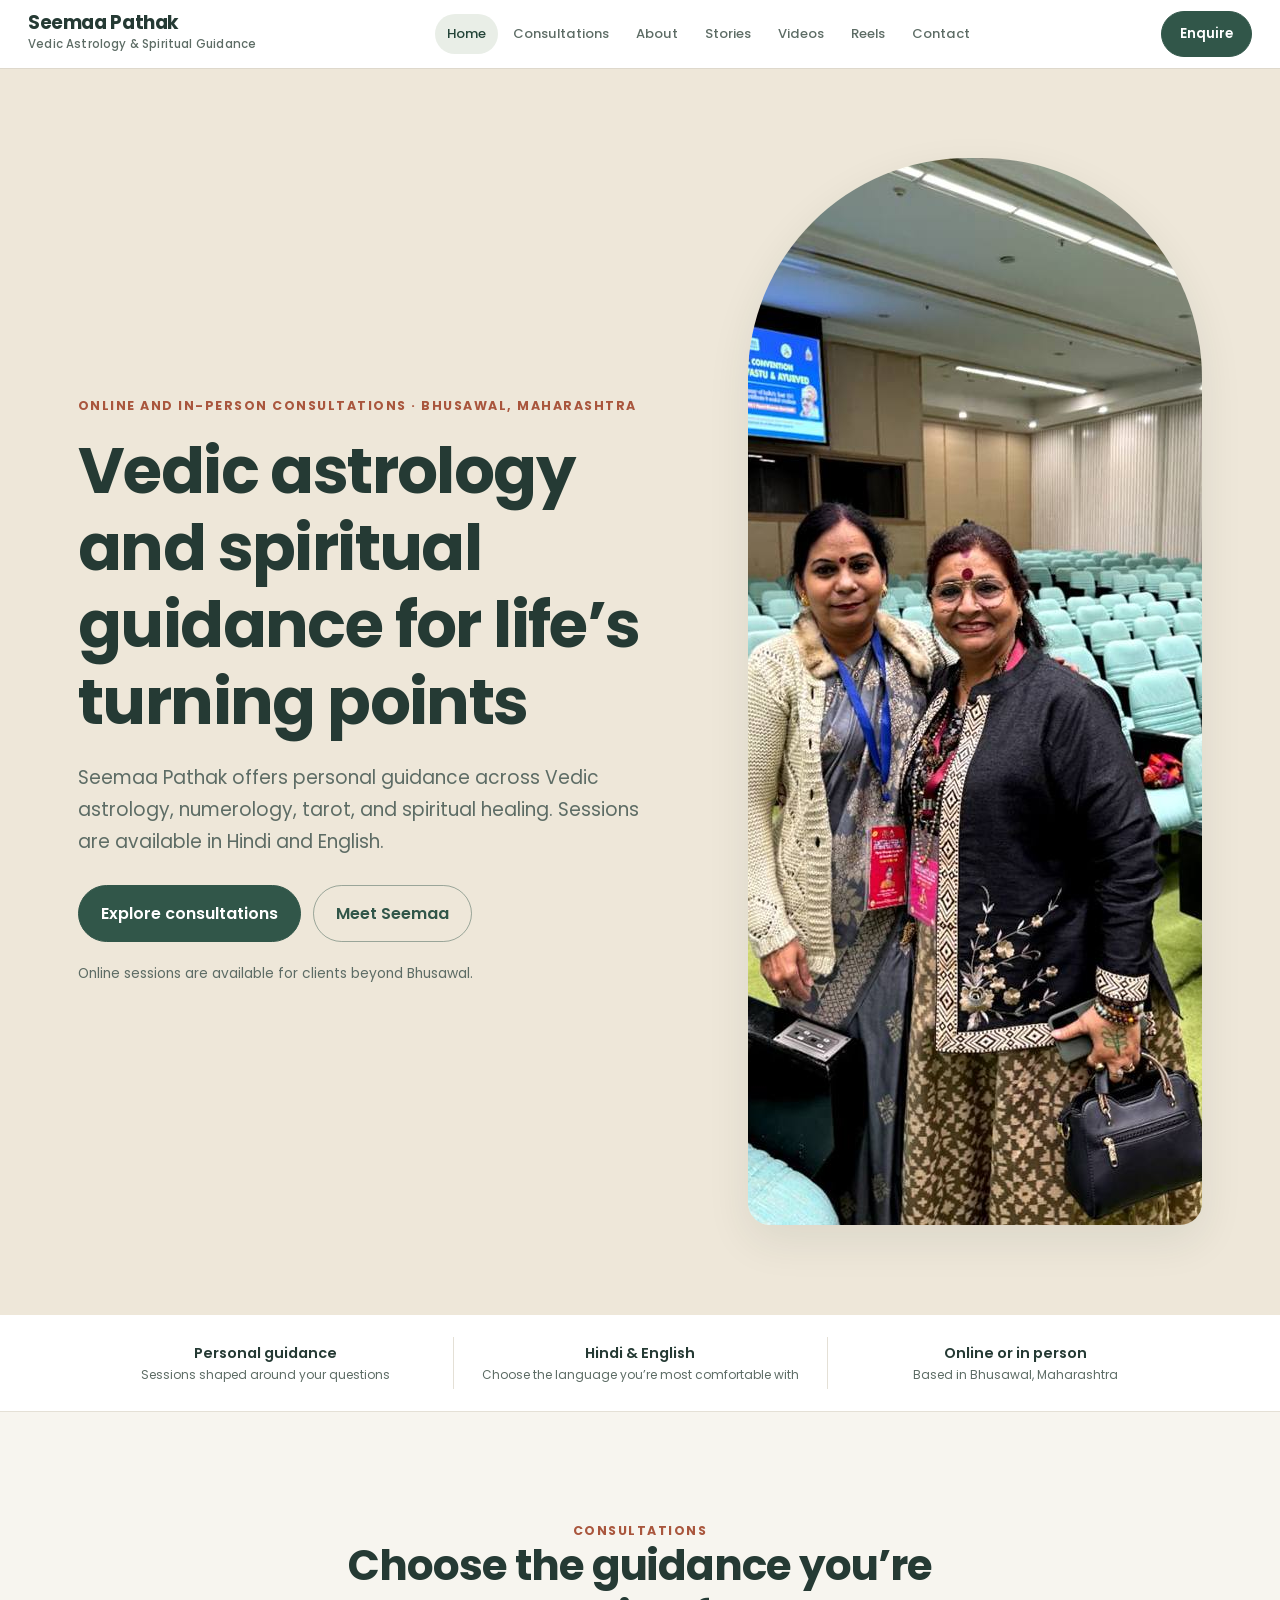
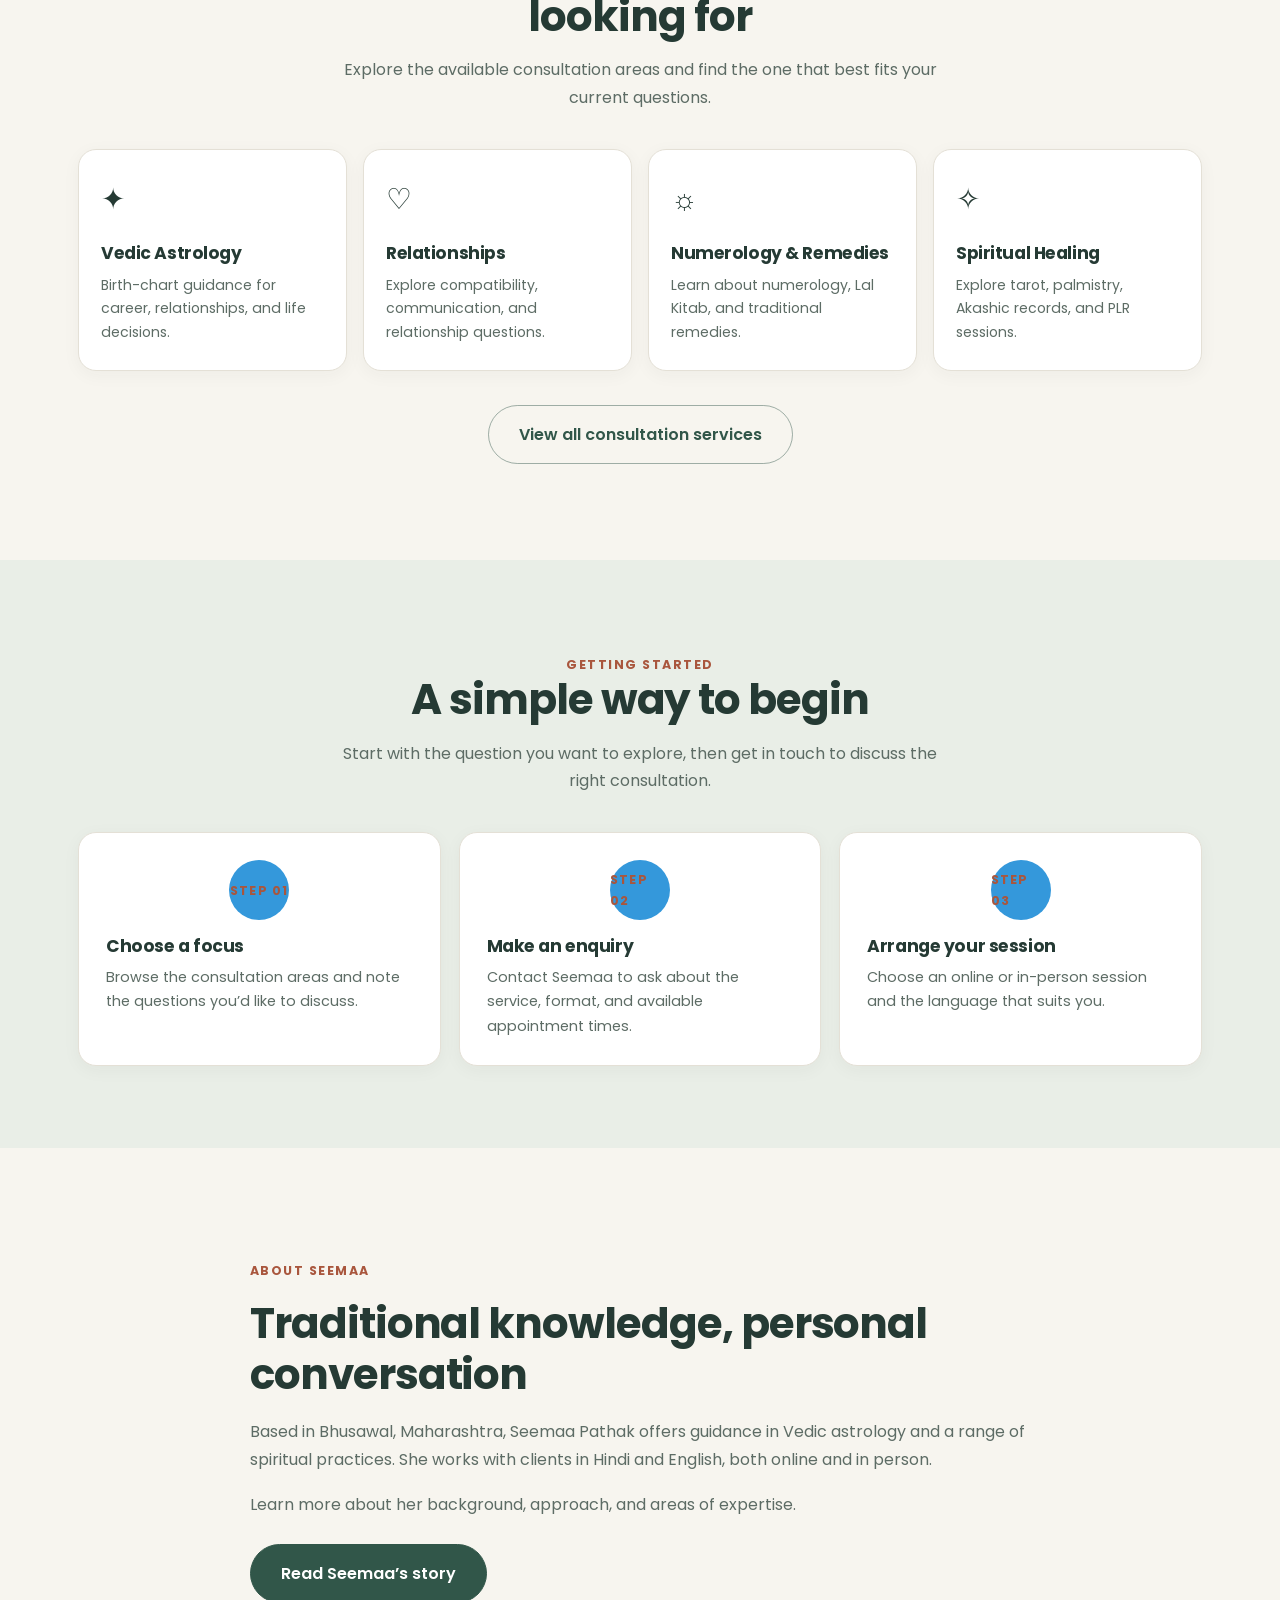
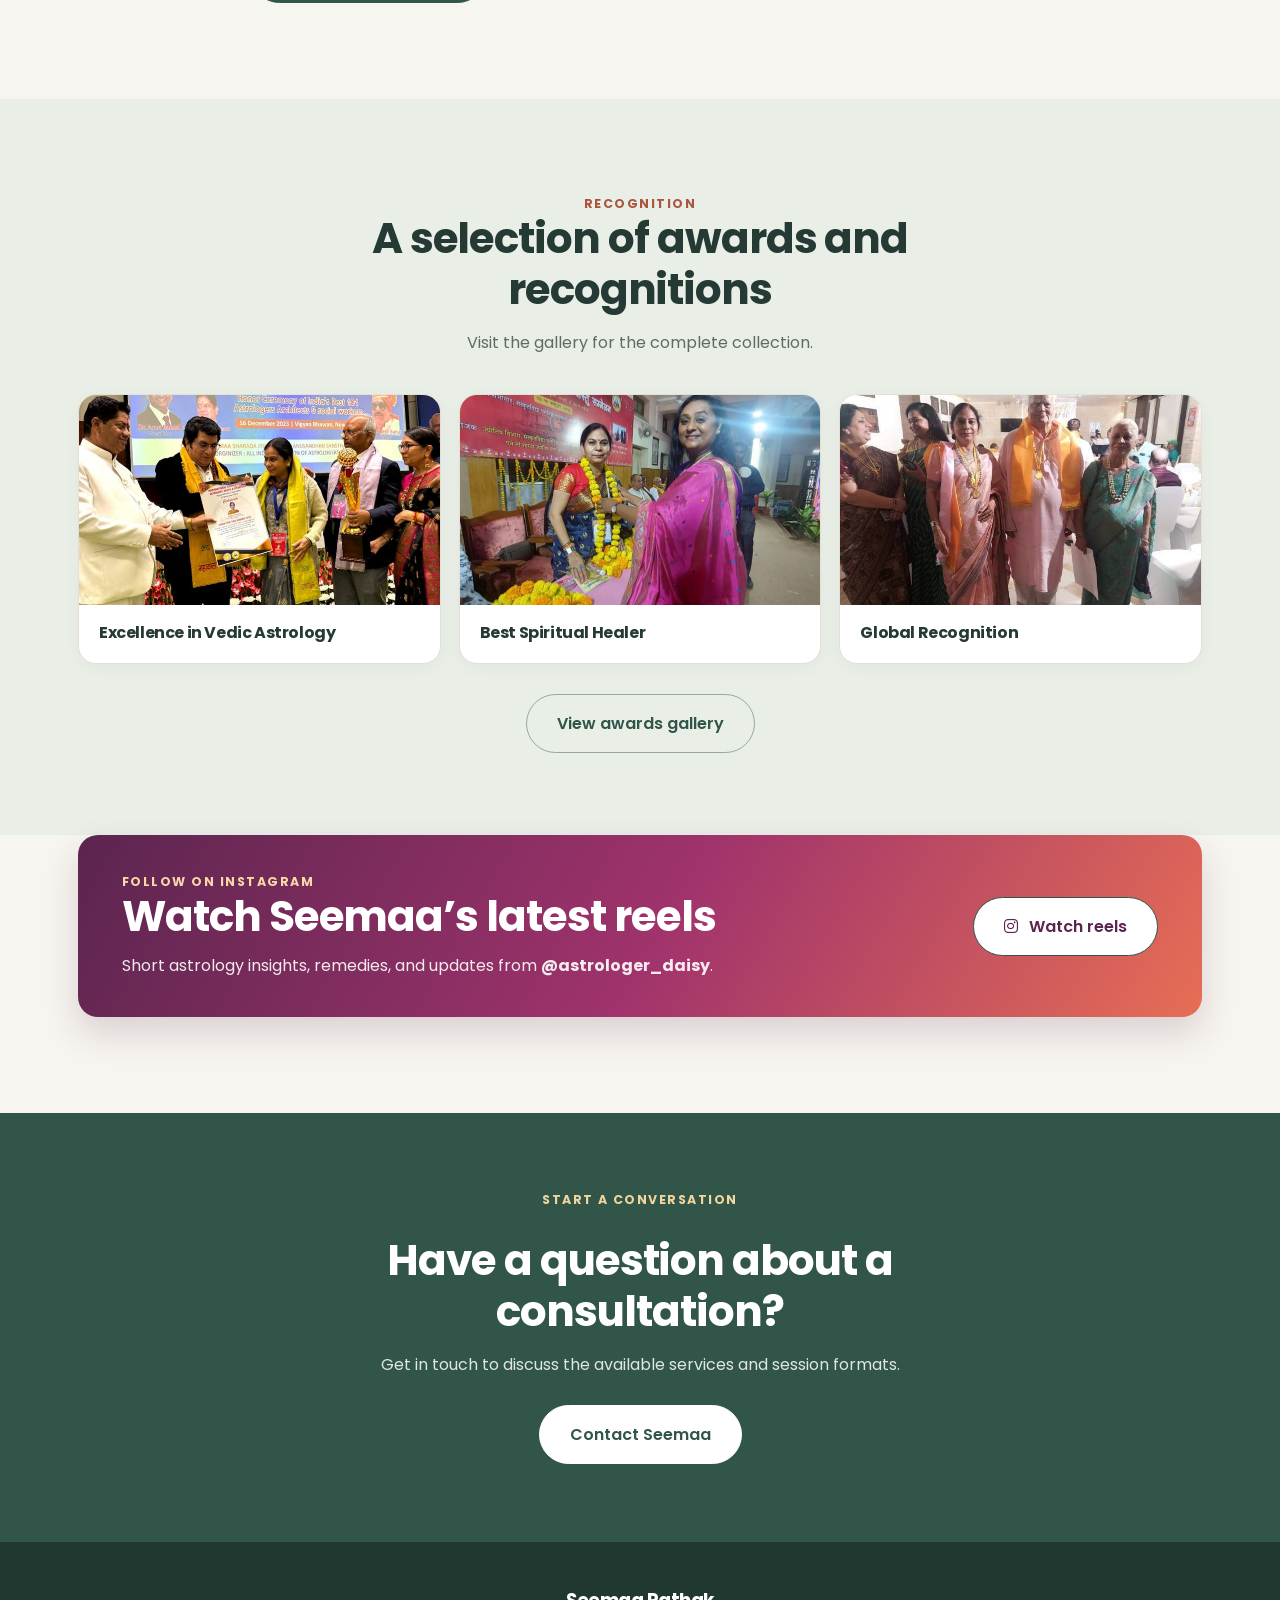
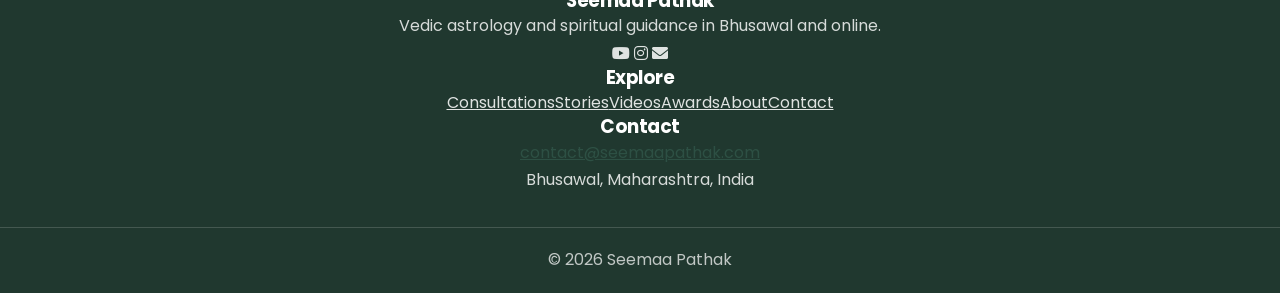
==== commit cebb4d43: "Correct Instagram account and link reels" ====
--- a/index.html
+++ b/index.html
@@ -22,6 +22,7 @@
                 <a href="about.html" class="nav-link">About</a>
                 <a href="case-studies.html" class="nav-link">Stories</a>
                 <a href="videos.html" class="nav-link">Videos</a>
+                <a href="https://www.instagram.com/astrologer_daisy/reels/" class="nav-link" target="_blank" rel="noopener noreferrer">Reels</a>
                 <a href="contact.html" class="nav-link">Contact</a>
             </nav>
             <div class="header-cta"><a href="contact.html" class="btn urgent">Enquire</a></div>
@@ -129,6 +130,19 @@
         </div>
     </section>
 
+    <section class="home-section instagram-reels">
+        <div class="container">
+            <div class="instagram-reels-card">
+                <div>
+                    <p class="eyebrow">Follow on Instagram</p>
+                    <h2>Watch Seemaa’s latest reels</h2>
+                    <p>Short astrology insights, remedies, and updates from <strong>@astrologer_daisy</strong>.</p>
+                </div>
+                <a href="https://www.instagram.com/astrologer_daisy/reels/" class="btn primary" target="_blank" rel="noopener noreferrer"><i class="fab fa-instagram" aria-hidden="true"></i> Watch reels</a>
+            </div>
+        </div>
+    </section>
+
     <section class="home-cta">
         <div class="container home-section-head">
             <p class="eyebrow" style="color:#f0d59e">Start a conversation</p>
@@ -142,7 +156,7 @@
     <div class="footer-content">
         <div class="footer-section"><h3>Seemaa Pathak</h3><p>Vedic astrology and spiritual guidance in Bhusawal and online.</p><div class="social-links">
             <a href="https://www.youtube.com/@DivineWORLDCreation12" target="_blank" rel="noopener noreferrer" class="social-link" aria-label="Visit YouTube channel"><i class="fab fa-youtube" aria-hidden="true"></i></a>
-            <a href="https://instagram.com/seemaa_pathak" target="_blank" rel="noopener noreferrer" class="social-link" aria-label="Visit Instagram profile"><i class="fab fa-instagram" aria-hidden="true"></i></a>
+            <a href="https://www.instagram.com/astrologer_daisy/" target="_blank" rel="noopener noreferrer" class="social-link" aria-label="Visit astrologer_daisy on Instagram"><i class="fab fa-instagram" aria-hidden="true"></i></a>
             <a href="mailto:contact@seemaapathak.com" class="social-link" aria-label="Email Seemaa Pathak"><i class="fas fa-envelope" aria-hidden="true"></i></a>
         </div></div>
         <div class="footer-section"><h3>Explore</h3><div class="footer-links"><a href="services.html">Consultations</a><a href="case-studies.html">Stories</a><a href="videos.html">Videos</a><a href="awards.html">Awards</a><a href="about.html">About</a><a href="contact.html">Contact</a></div></div>
--- a/css/site-refresh.css
+++ b/css/site-refresh.css
@@ -200,6 +200,30 @@
   background: var(--forest);
   color: var(--white);
   padding: clamp(48px,7vw,78px) 0;
+}
+
+.instagram-reels { padding-top: 0; }
+.instagram-reels-card {
+    display: flex;
+    align-items: center;
+    justify-content: space-between;
+    gap: 32px;
+    padding: 38px 44px;
+    border-radius: 20px;
+    color: #fff;
+    background: linear-gradient(120deg, #5b254f, #a0336c 52%, #e66e55);
+    box-shadow: 0 16px 34px rgba(91, 37, 79, .18);
+}
+.instagram-reels-card .eyebrow { color: #f8d7a8; }
+.instagram-reels-card h2 { margin: 0 0 10px; color: #fff; }
+.instagram-reels-card p { margin: 0; color: rgba(255, 255, 255, .9); }
+.instagram-reels-card .btn { flex: 0 0 auto; background: #fff; color: #5b254f; }
+.instagram-reels-card .btn:hover { background: #f8e8cb; }
+.instagram-reels-card .btn i { margin-right: 7px; }
+
+@media (max-width: 700px) {
+    .instagram-reels-card { display: block; padding: 30px 25px; }
+    .instagram-reels-card .btn { margin-top: 22px; }
 }
 .home-cta h2 { color: var(--white); max-width: 690px; margin: 0 auto 14px; }
 .home-cta p { color: rgba(255,255,255,.85); margin: 0 auto 26px; max-width: 620px; }
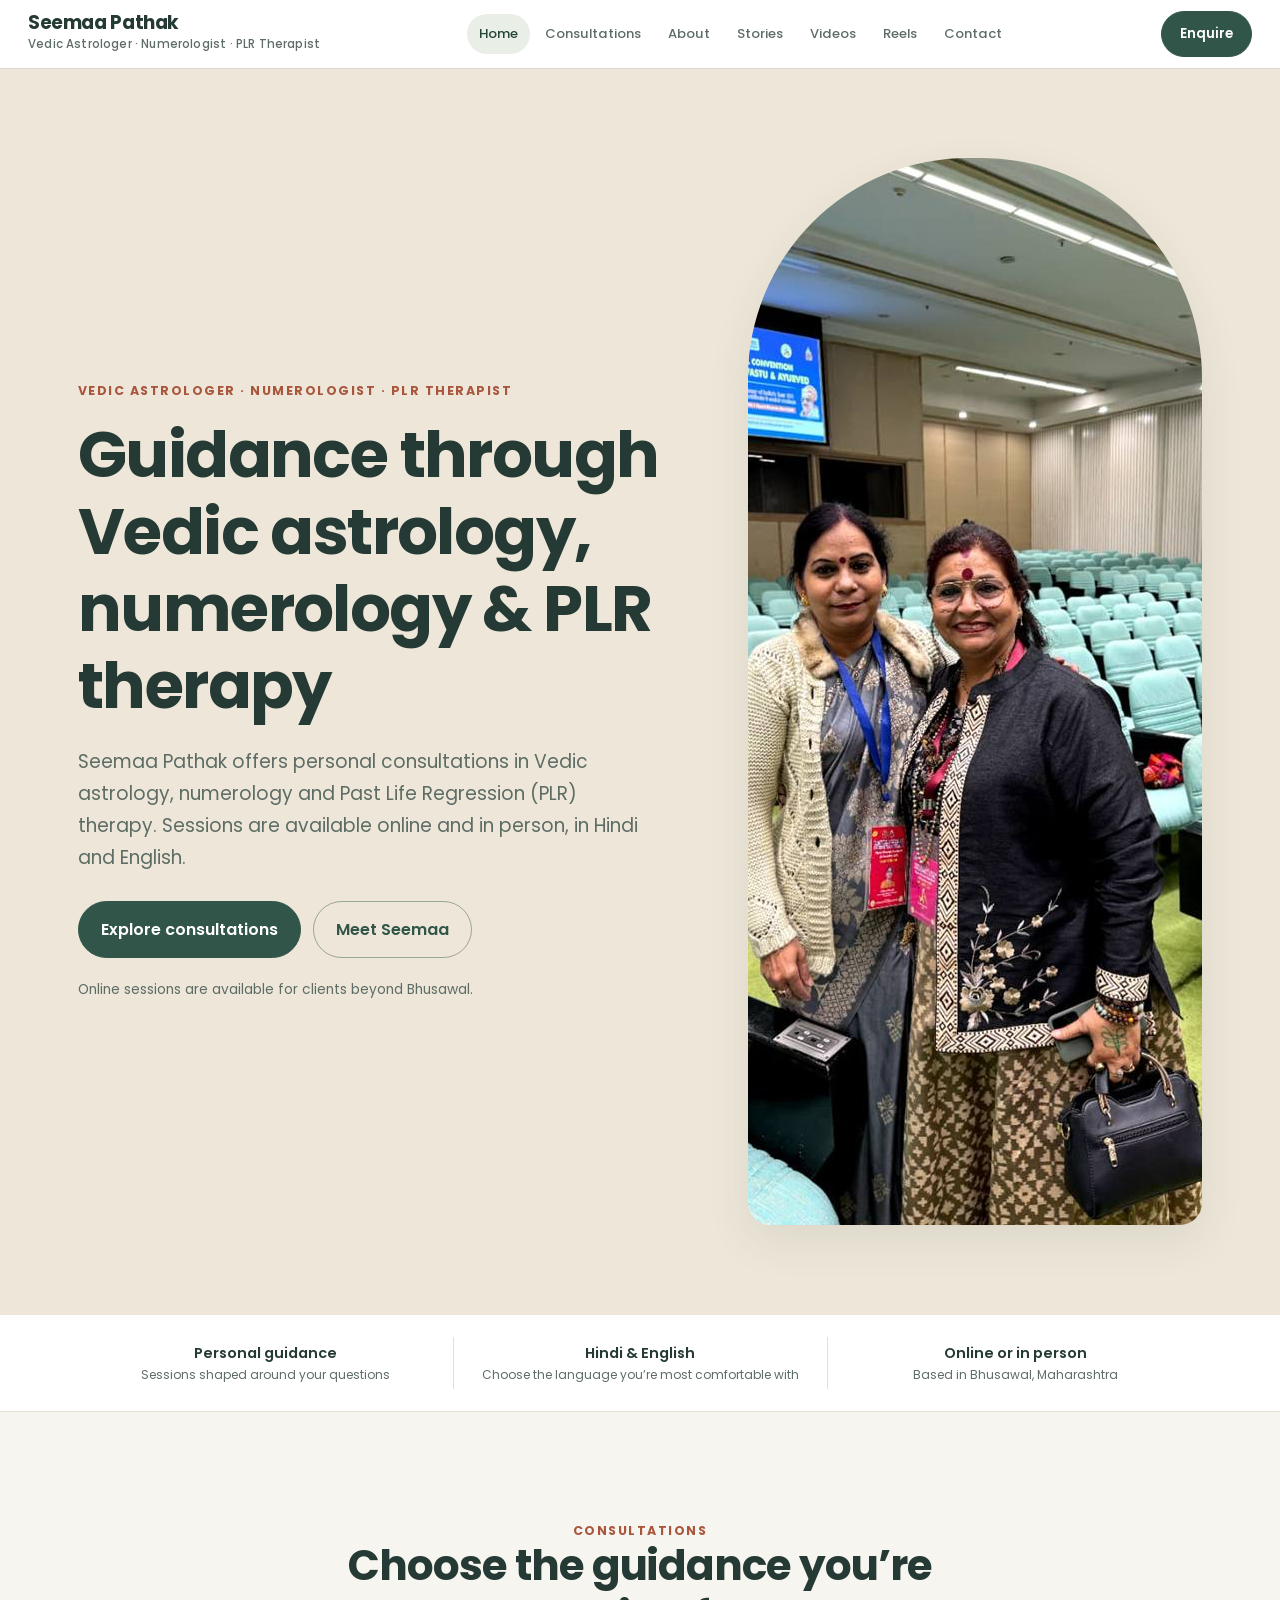
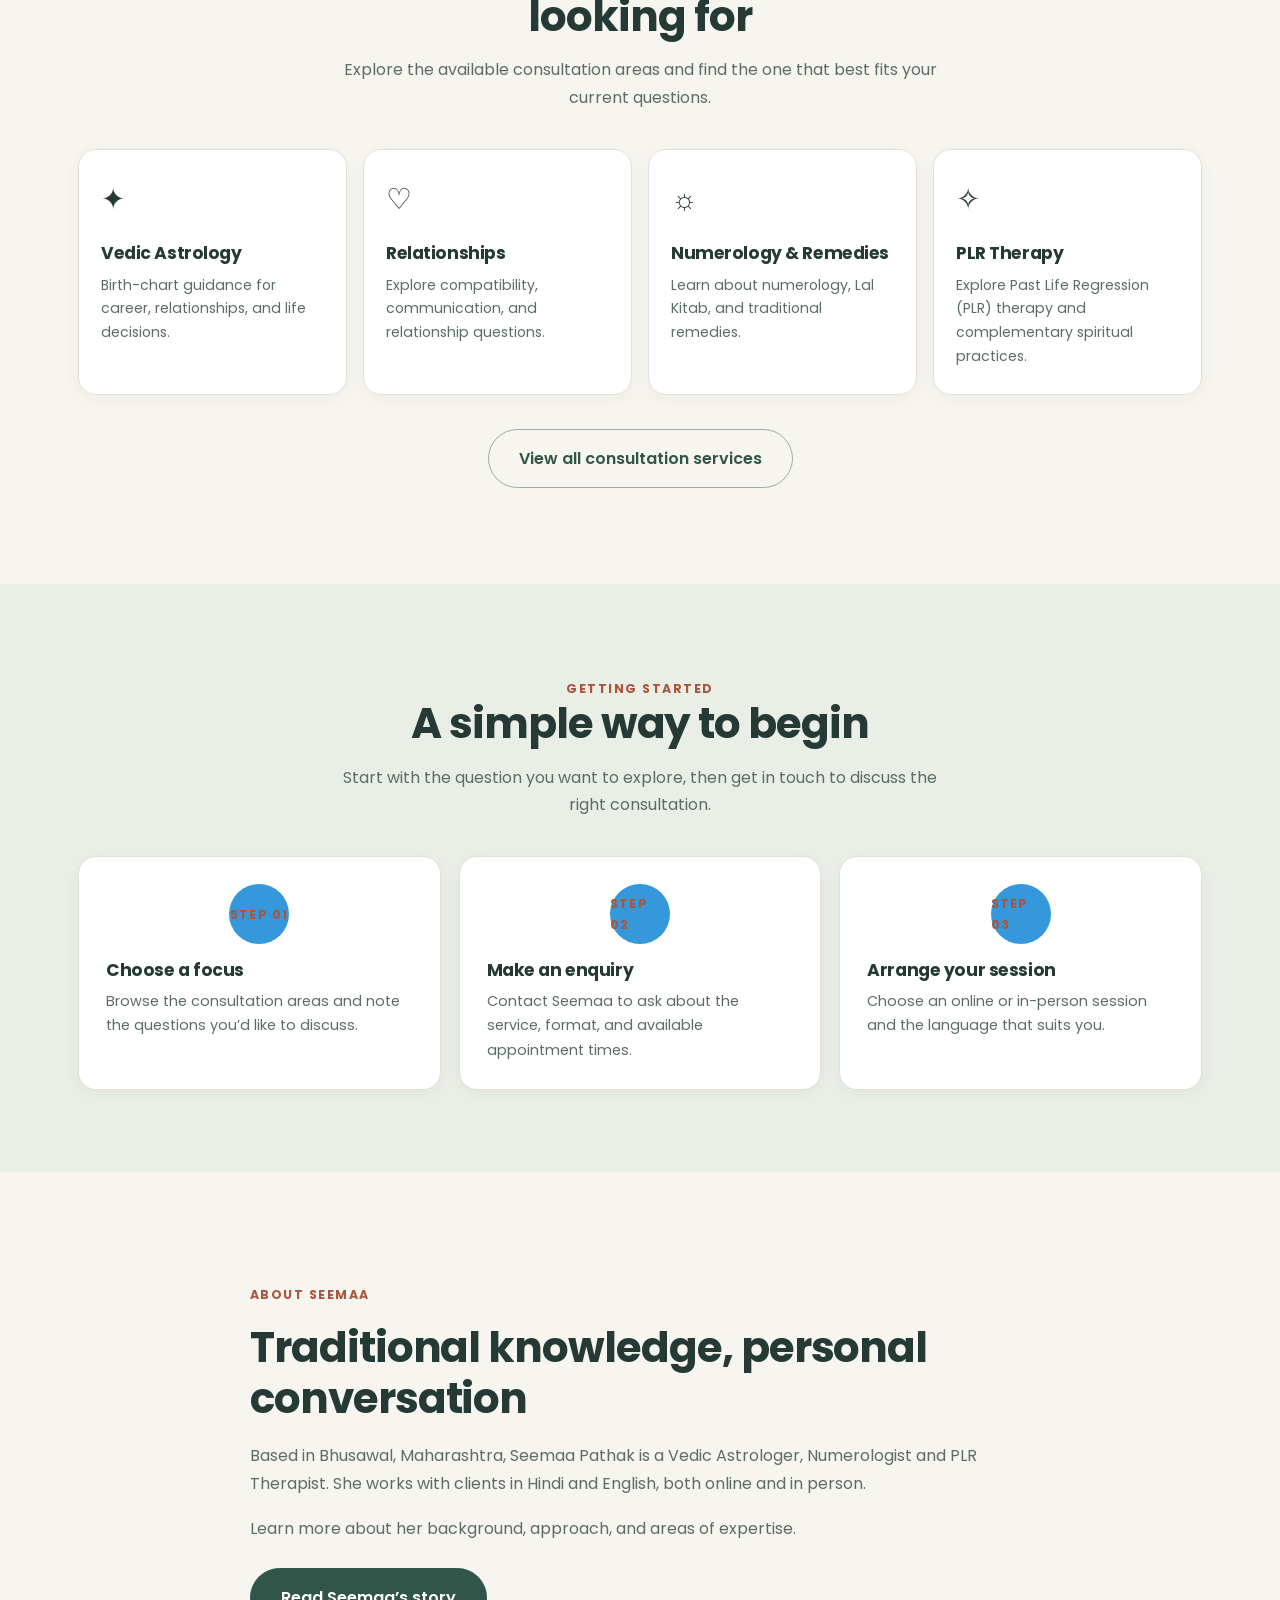
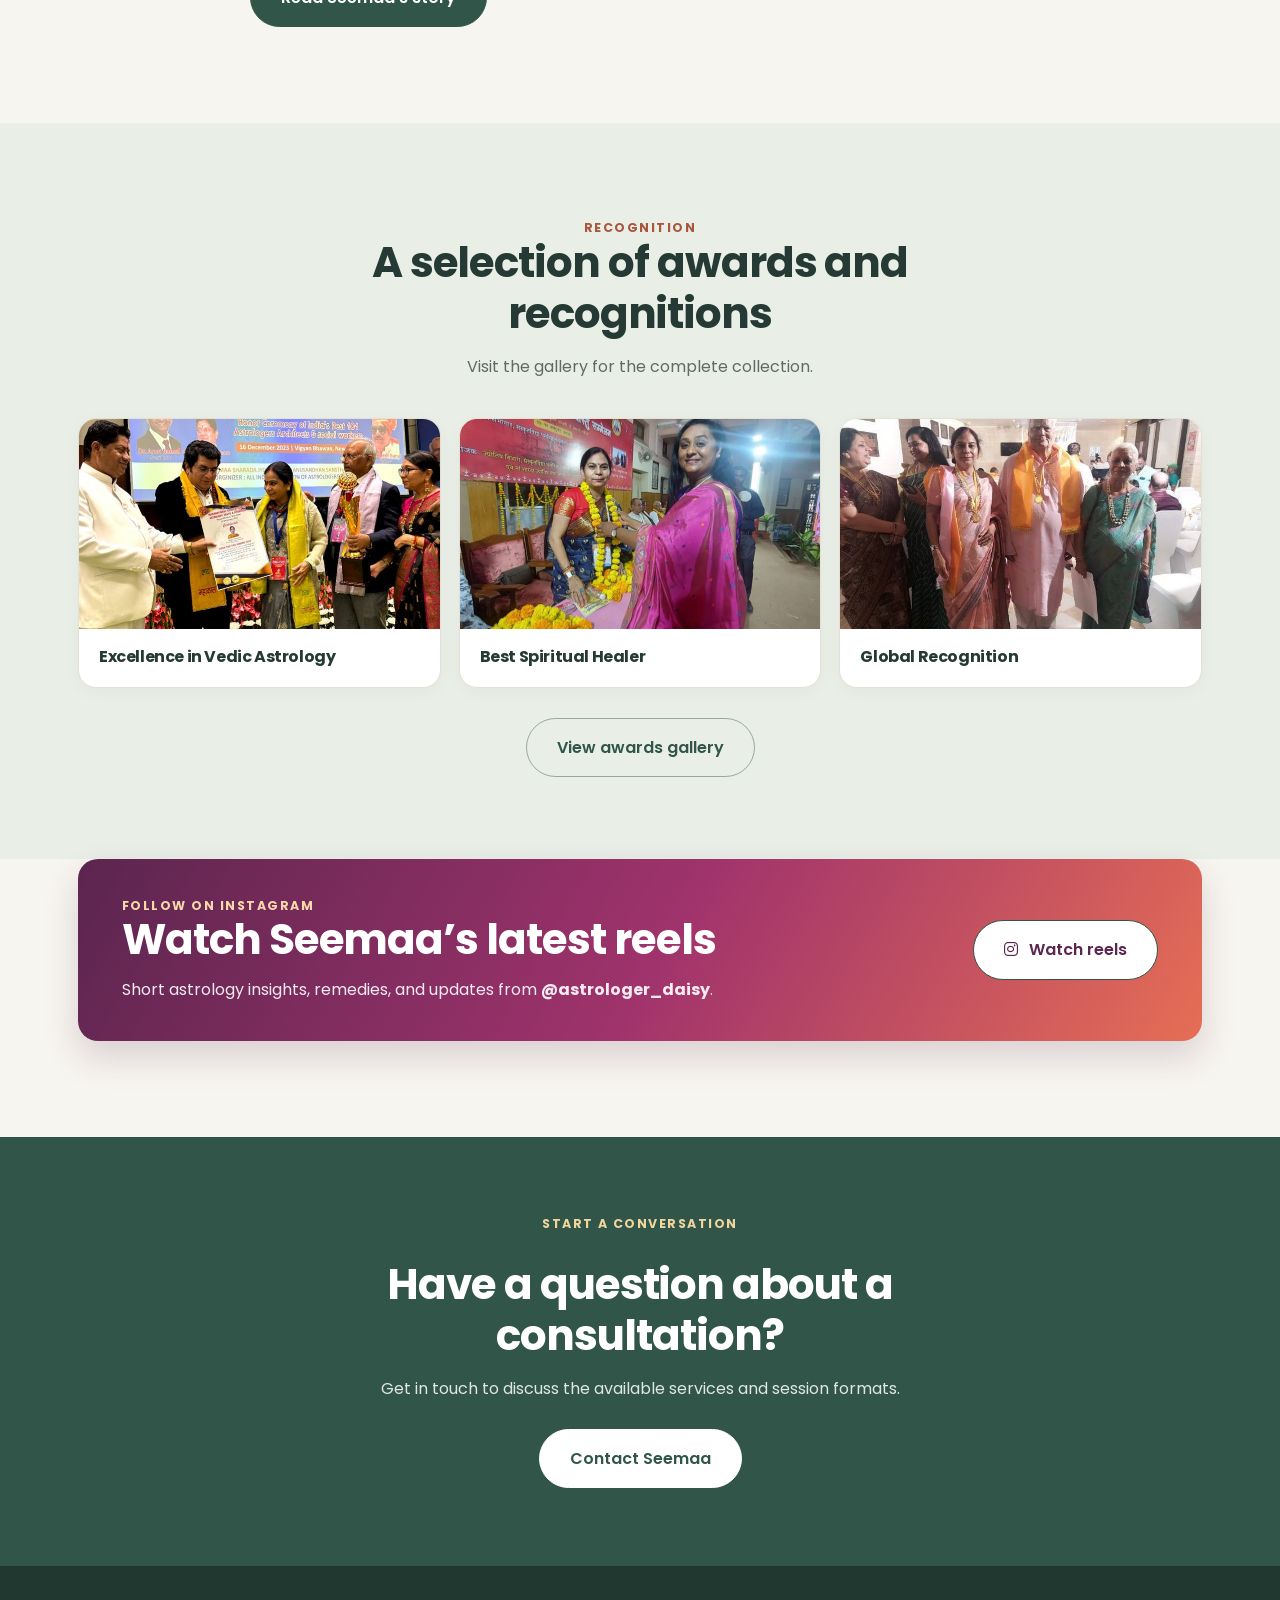
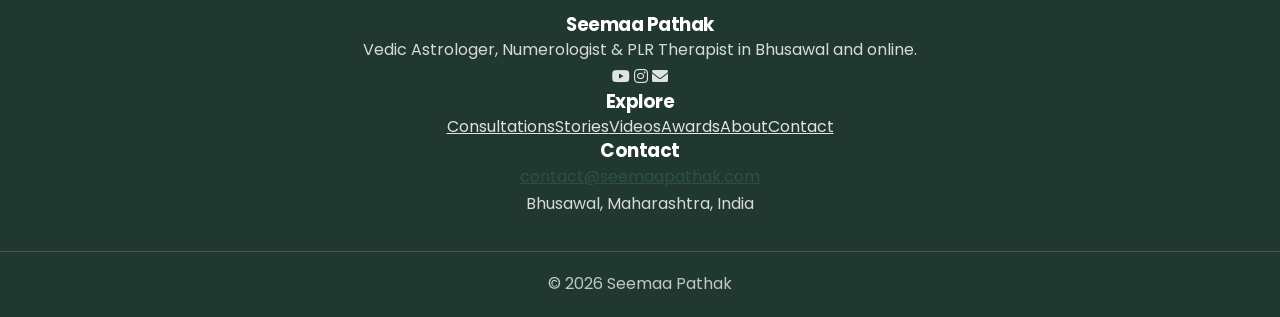
==== commit 0f74bc08: "Highlight astrology numerology and PLR therapy" ====
--- a/index.html
+++ b/index.html
@@ -3,10 +3,10 @@
 <head>
     <meta charset="UTF-8">
     <meta name="viewport" content="width=device-width, initial-scale=1.0">
-    <meta name="description" content="Explore Vedic astrology consultations and spiritual guidance with Seemaa Pathak. Online sessions in Hindi and English, based in Bhusawal, Maharashtra.">
-    <title>Seemaa Pathak | Vedic Astrology & Spiritual Guidance</title>
+    <meta name="description" content="Seemaa Pathak is a Vedic Astrologer, Numerologist and PLR Therapist offering online and in-person consultations in Hindi and English from Bhusawal, Maharashtra.">
+    <title>Seemaa Pathak | Vedic Astrologer, Numerologist & PLR Therapist</title>
     <link rel="stylesheet" href="css/enhanced-style.css">
-    <link rel="stylesheet" href="css/site-refresh.css">
+    <link rel="stylesheet" href="css/site-refresh.css?v=e788fe3">
     <link href="https://fonts.googleapis.com/css2?family=Poppins:wght@300;400;500;600;700&display=swap" rel="stylesheet">
     <link rel="stylesheet" href="https://cdnjs.cloudflare.com/ajax/libs/font-awesome/6.0.0/css/all.min.css">
 </head>
@@ -14,7 +14,7 @@
 <header class="header">
     <div class="header-main">
         <div class="container">
-            <div class="logo"><a href="index.html" aria-label="Seemaa Pathak home"><div class="logo-text"><h2>Seemaa Pathak</h2><span>Vedic Astrology & Spiritual Guidance</span></div></a></div>
+            <div class="logo"><a href="index.html" aria-label="Seemaa Pathak home"><div class="logo-text"><h2>Seemaa Pathak</h2><span>Vedic Astrologer · Numerologist · PLR Therapist</span></div></a></div>
             <button class="menu-toggle" type="button" aria-expanded="false" aria-controls="site-navigation" aria-label="Open navigation"><span class="menu-toggle-icon" aria-hidden="true"></span><span class="menu-toggle-label">Menu</span></button>
             <nav id="site-navigation" class="main-nav" aria-label="Main navigation">
                 <a href="index.html" class="nav-link active" aria-current="page">Home</a>
@@ -33,9 +33,9 @@
     <section class="home-hero">
         <div class="container hero-layout">
             <div class="hero-copy">
-                <p class="eyebrow">Online and in-person consultations · Bhusawal, Maharashtra</p>
-                <h1>Vedic astrology and spiritual guidance for life’s turning points</h1>
-                <p class="hero-lede">Seemaa Pathak offers personal guidance across Vedic astrology, numerology, tarot, and spiritual healing. Sessions are available in Hindi and English.</p>
+                <p class="eyebrow">Vedic Astrologer · Numerologist · PLR Therapist</p>
+                <h1>Guidance through Vedic astrology, numerology &amp; PLR therapy</h1>
+                <p class="hero-lede">Seemaa Pathak offers personal consultations in Vedic astrology, numerology and Past Life Regression (PLR) therapy. Sessions are available online and in person, in Hindi and English.</p>
                 <div class="hero-actions">
                     <a href="services.html" class="btn primary">Explore consultations</a>
                     <a href="about.html" class="btn secondary">Meet Seemaa</a>
@@ -77,8 +77,8 @@
                     <p>Learn about numerology, Lal Kitab, and traditional remedies.</p>
                 </a>
                 <a class="home-service-card" href="services.html">
-                    <div class="service-icon" aria-hidden="true">✧</div><h3>Spiritual Healing</h3>
-                    <p>Explore tarot, palmistry, Akashic records, and PLR sessions.</p>
+                    <div class="service-icon" aria-hidden="true">✧</div><h3>PLR Therapy</h3>
+                    <p>Explore Past Life Regression (PLR) therapy and complementary spiritual practices.</p>
                 </a>
             </div>
             <div class="home-section-head" style="margin:34px auto 0">
@@ -107,7 +107,7 @@
             <div class="home-about-copy">
                 <p class="eyebrow">About Seemaa</p>
                 <h2>Traditional knowledge, personal conversation</h2>
-                <p>Based in Bhusawal, Maharashtra, Seemaa Pathak offers guidance in Vedic astrology and a range of spiritual practices. She works with clients in Hindi and English, both online and in person.</p>
+                <p>Based in Bhusawal, Maharashtra, Seemaa Pathak is a Vedic Astrologer, Numerologist and PLR Therapist. She works with clients in Hindi and English, both online and in person.</p>
                 <p>Learn more about her background, approach, and areas of expertise.</p>
                 <a href="about.html" class="btn primary">Read Seemaa’s story</a>
             </div>
@@ -154,7 +154,7 @@
 </main>
 <footer>
     <div class="footer-content">
-        <div class="footer-section"><h3>Seemaa Pathak</h3><p>Vedic astrology and spiritual guidance in Bhusawal and online.</p><div class="social-links">
+        <div class="footer-section"><h3>Seemaa Pathak</h3><p>Vedic Astrologer, Numerologist &amp; PLR Therapist in Bhusawal and online.</p><div class="social-links">
             <a href="https://www.youtube.com/@DivineWORLDCreation12" target="_blank" rel="noopener noreferrer" class="social-link" aria-label="Visit YouTube channel"><i class="fab fa-youtube" aria-hidden="true"></i></a>
             <a href="https://www.instagram.com/astrologer_daisy/" target="_blank" rel="noopener noreferrer" class="social-link" aria-label="Visit astrologer_daisy on Instagram"><i class="fab fa-instagram" aria-hidden="true"></i></a>
             <a href="mailto:contact@seemaapathak.com" class="social-link" aria-label="Email Seemaa Pathak"><i class="fas fa-envelope" aria-hidden="true"></i></a>
--- a/css/site-refresh.css
+++ b/css/site-refresh.css
@@ -320,6 +320,44 @@
 }
 :is(.awards-cta,.consultation-cta,.services-cta,.contact-cta) :is(h1,h2,h3,p,span) { color: var(--white); }
 :is(.awards-cta,.consultation-cta,.services-cta,.contact-cta) .btn.primary { color: var(--forest); background: var(--white); }
+
+/* Video page uses its own hero wrapper instead of the standard .container. */
+.video-hero .video-hero-content {
+  max-width: 1180px;
+  margin: 0 auto;
+  padding: 0 24px;
+  text-align: left;
+}
+.video-hero .video-hero-content h1 {
+  color: var(--ink);
+  -webkit-text-fill-color: currentColor;
+  background: none;
+  font-size: clamp(2.2rem, 4.5vw, 3.5rem);
+  line-height: 1.1;
+  margin: 0 0 15px;
+}
+.video-hero .video-hero-content p {
+  color: var(--muted);
+  max-width: 700px;
+  margin: 0;
+  font-size: 1.05rem;
+}
+
+/* Keep the consultation CTA feature rows readable against its dark background. */
+.consultation-cta .feature {
+  display: flex;
+  align-items: center;
+  gap: 10px;
+  padding: 0;
+  color: var(--white);
+  background: transparent;
+  border: 0;
+  border-radius: 0;
+  box-shadow: none;
+  text-align: left;
+}
+.consultation-cta .feature span { color: var(--white); }
+.consultation-cta .feature i { color: #f0d59e; margin: 0; font-size: 1rem; }
 .awards-stats, .case-stats, .stats-grid { background: var(--sage); }
 .stat-number { font-weight: 700; }
 .credit-card, .award-card { overflow: hidden; }
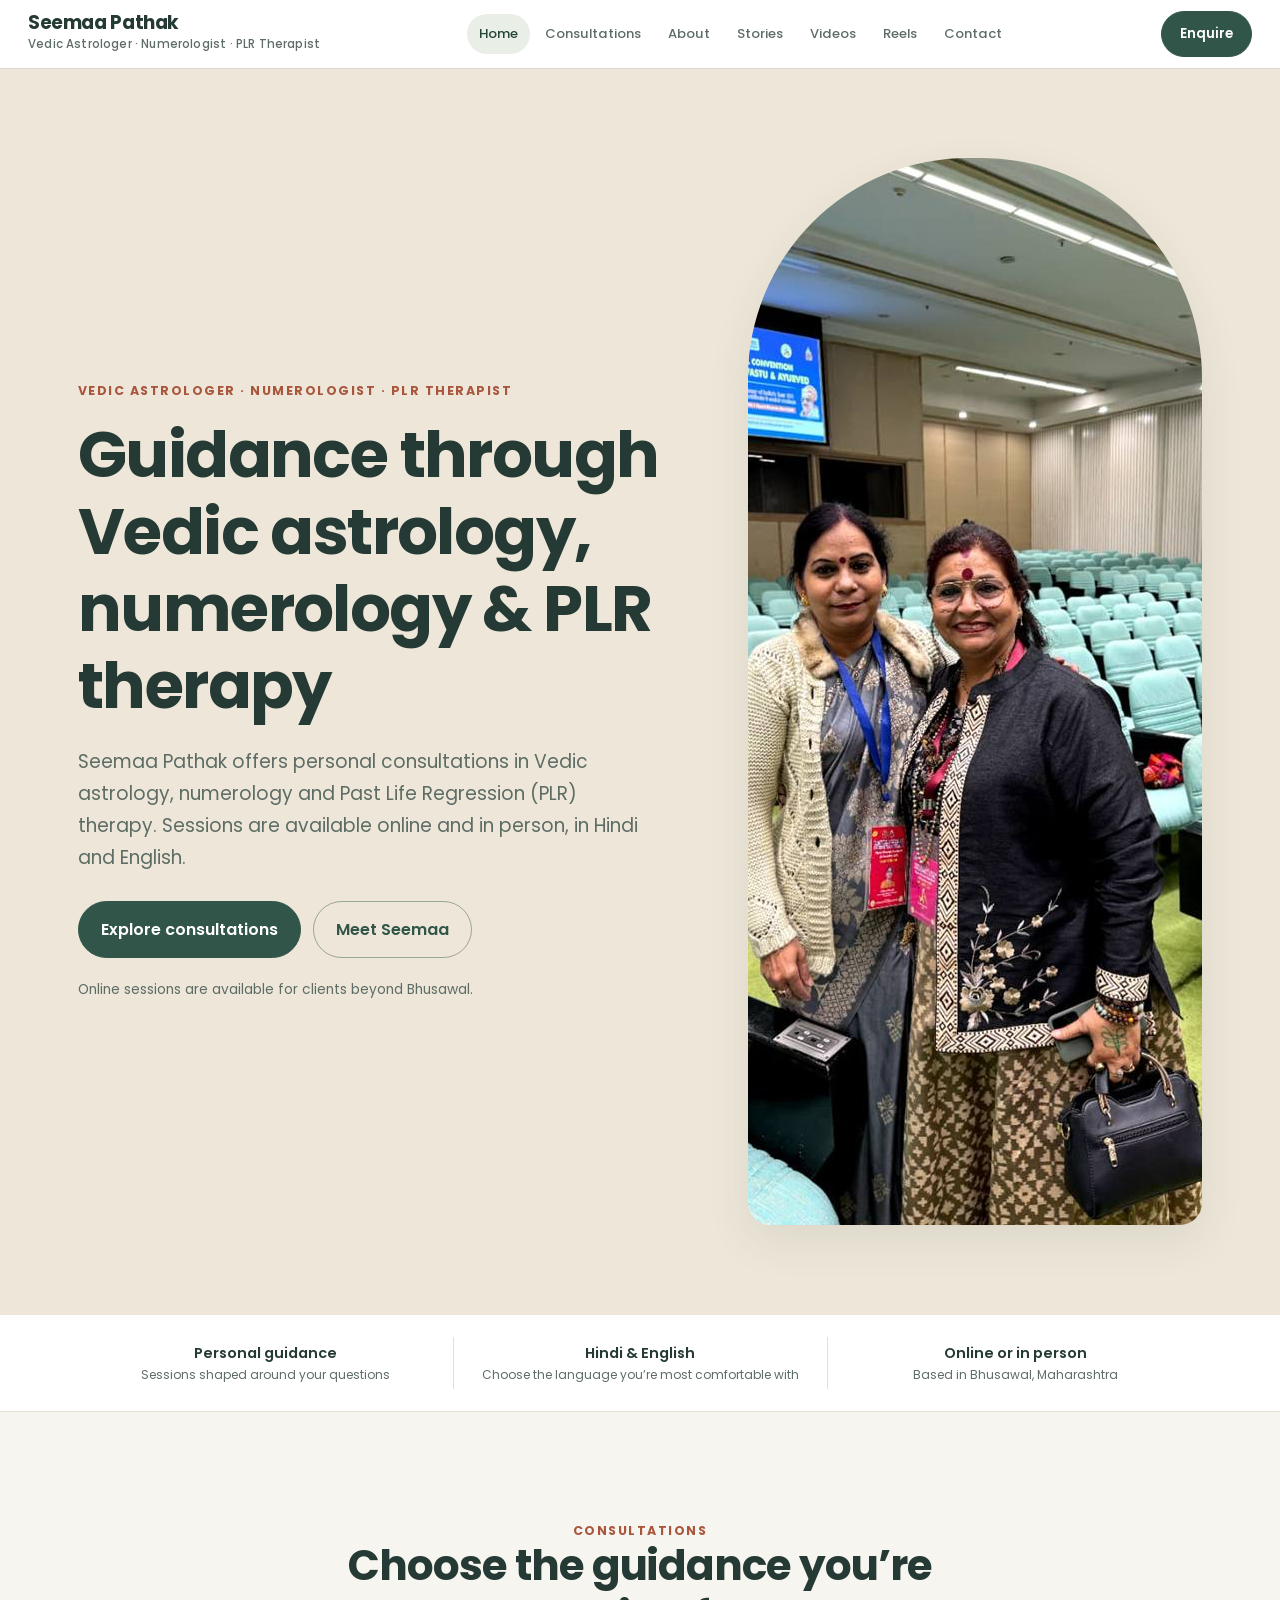
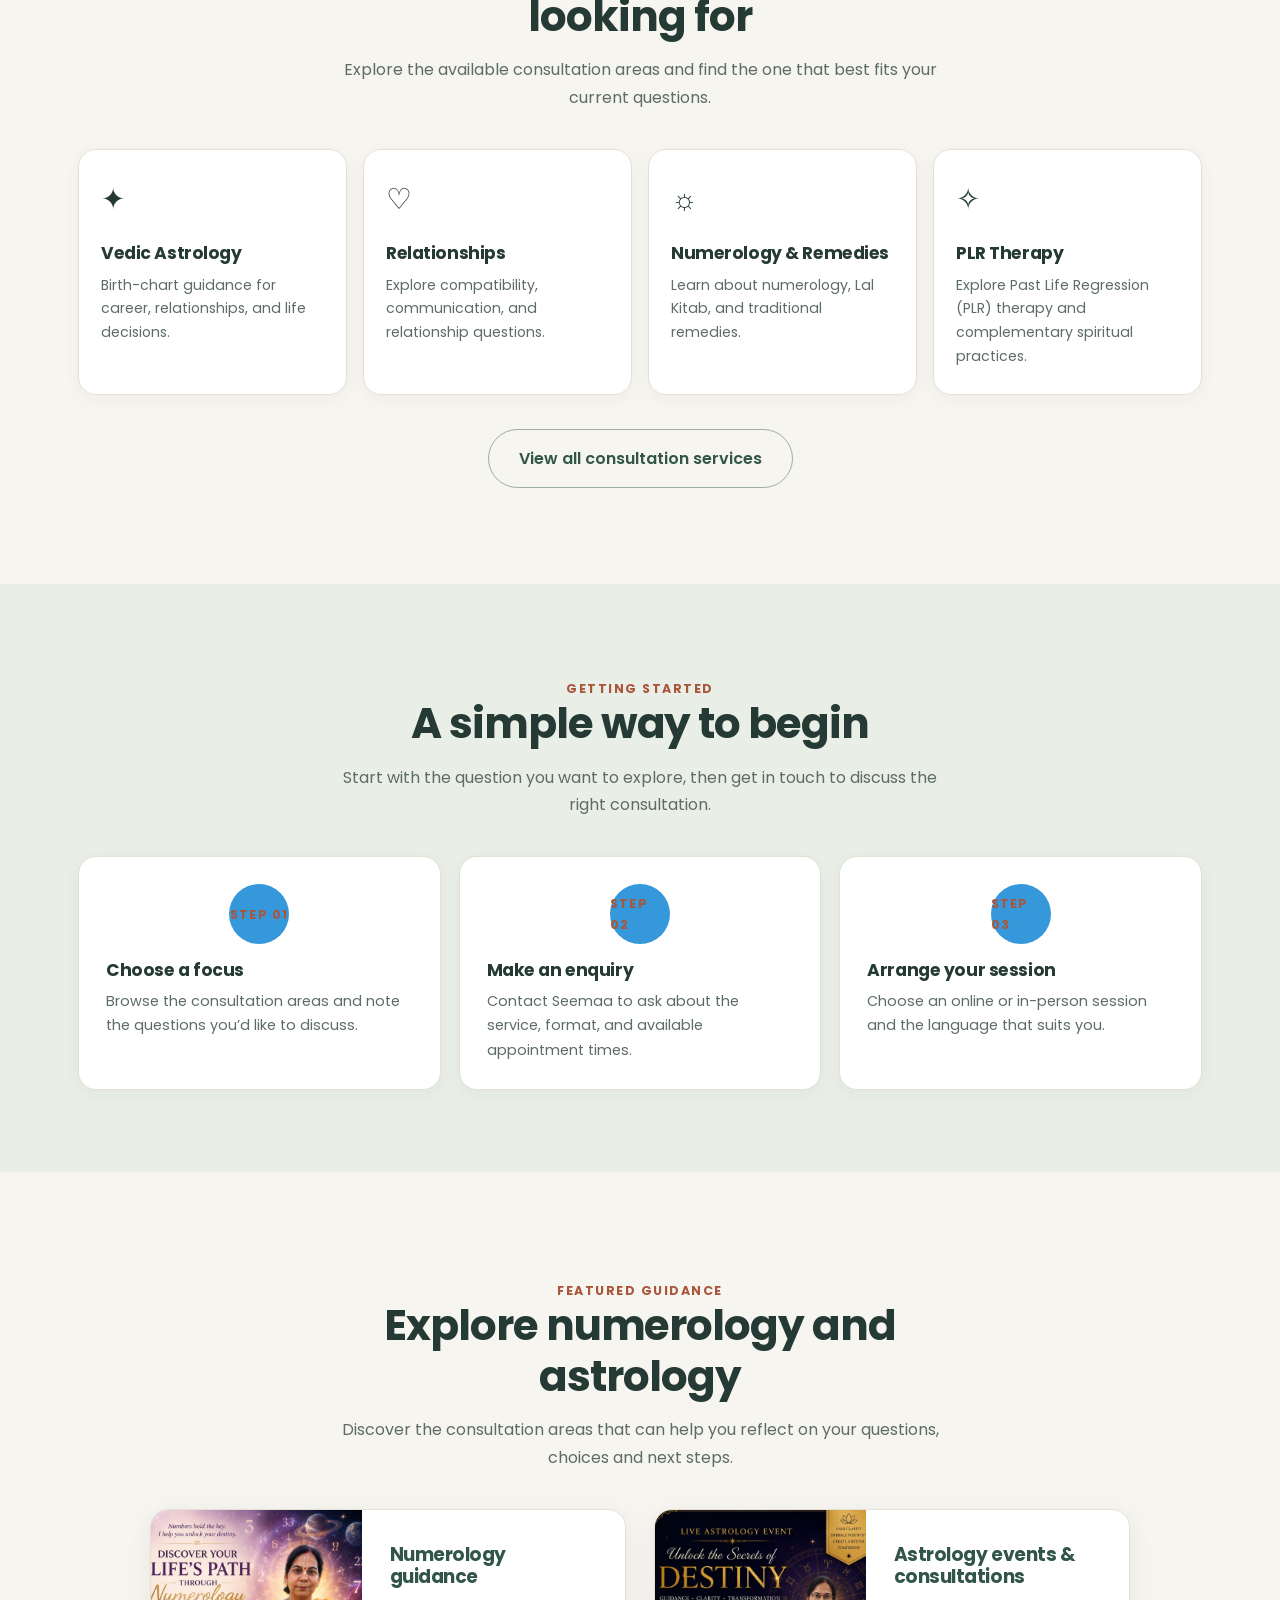
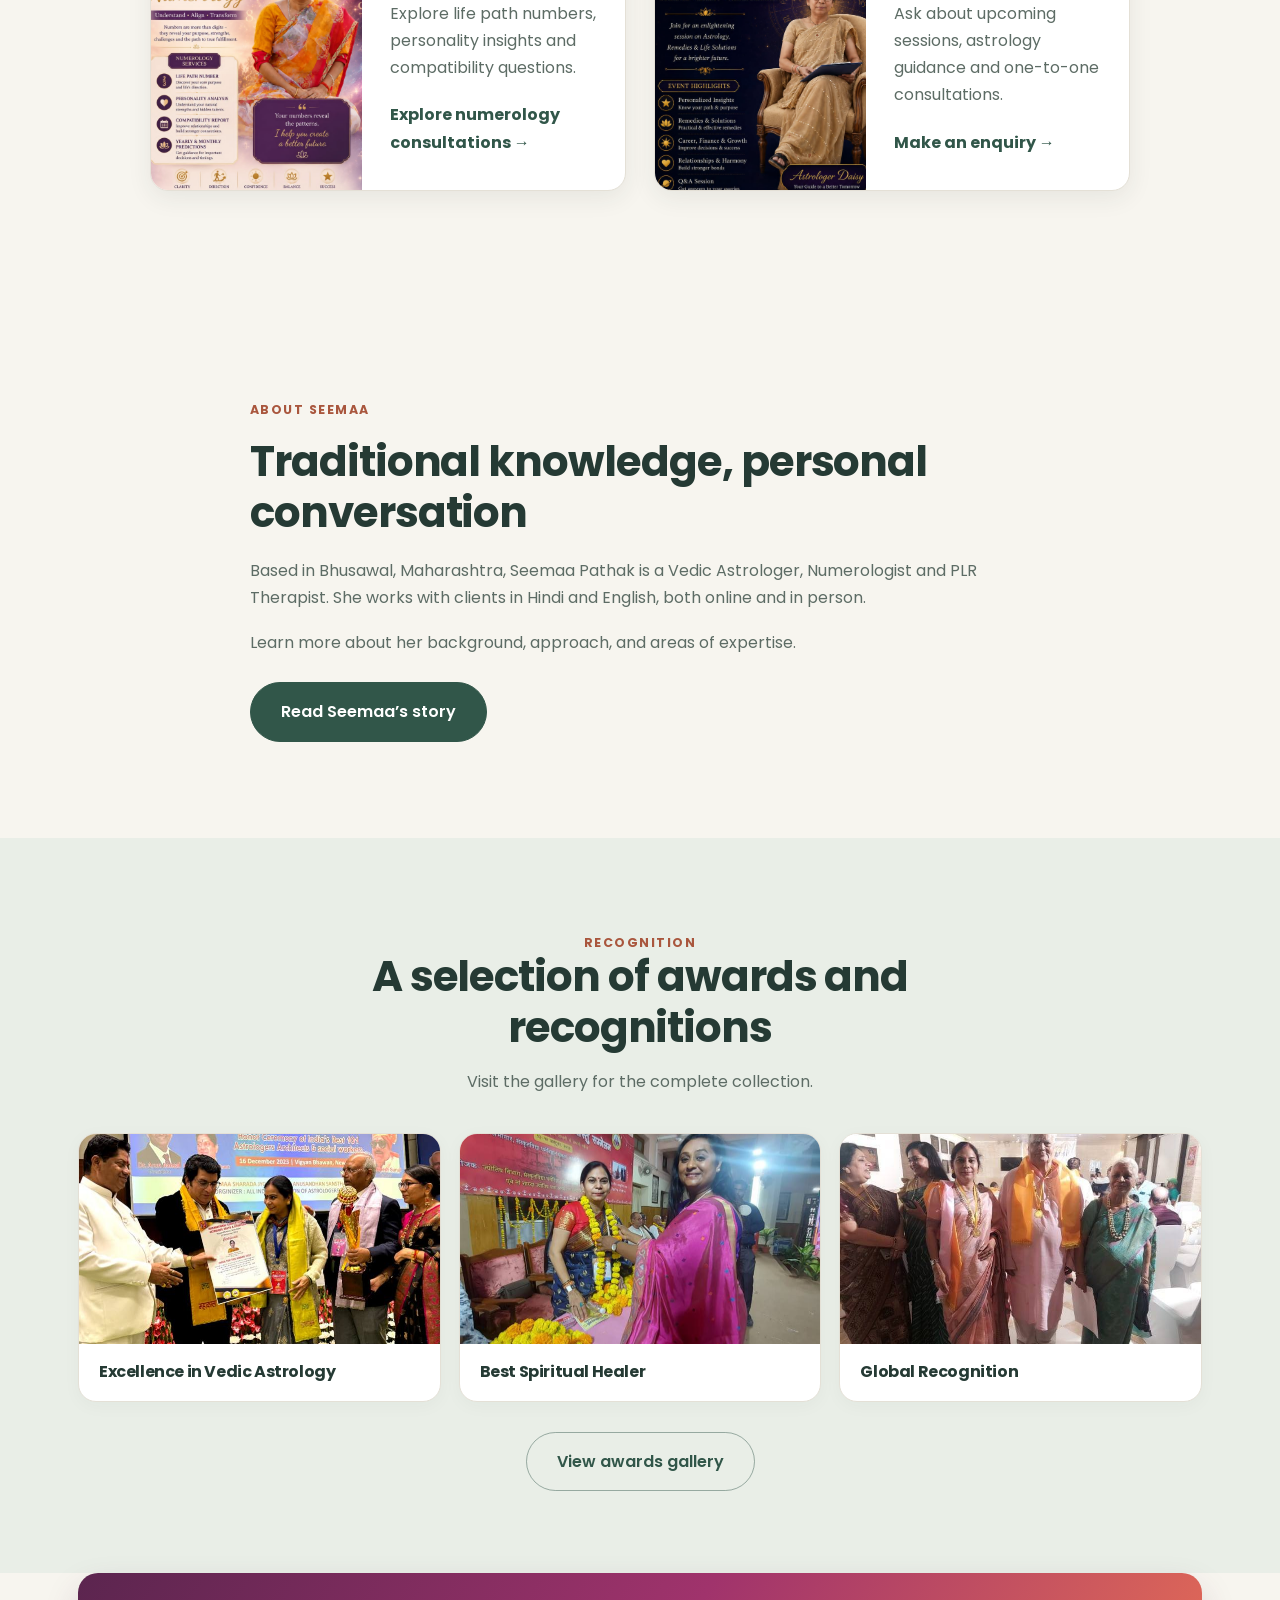
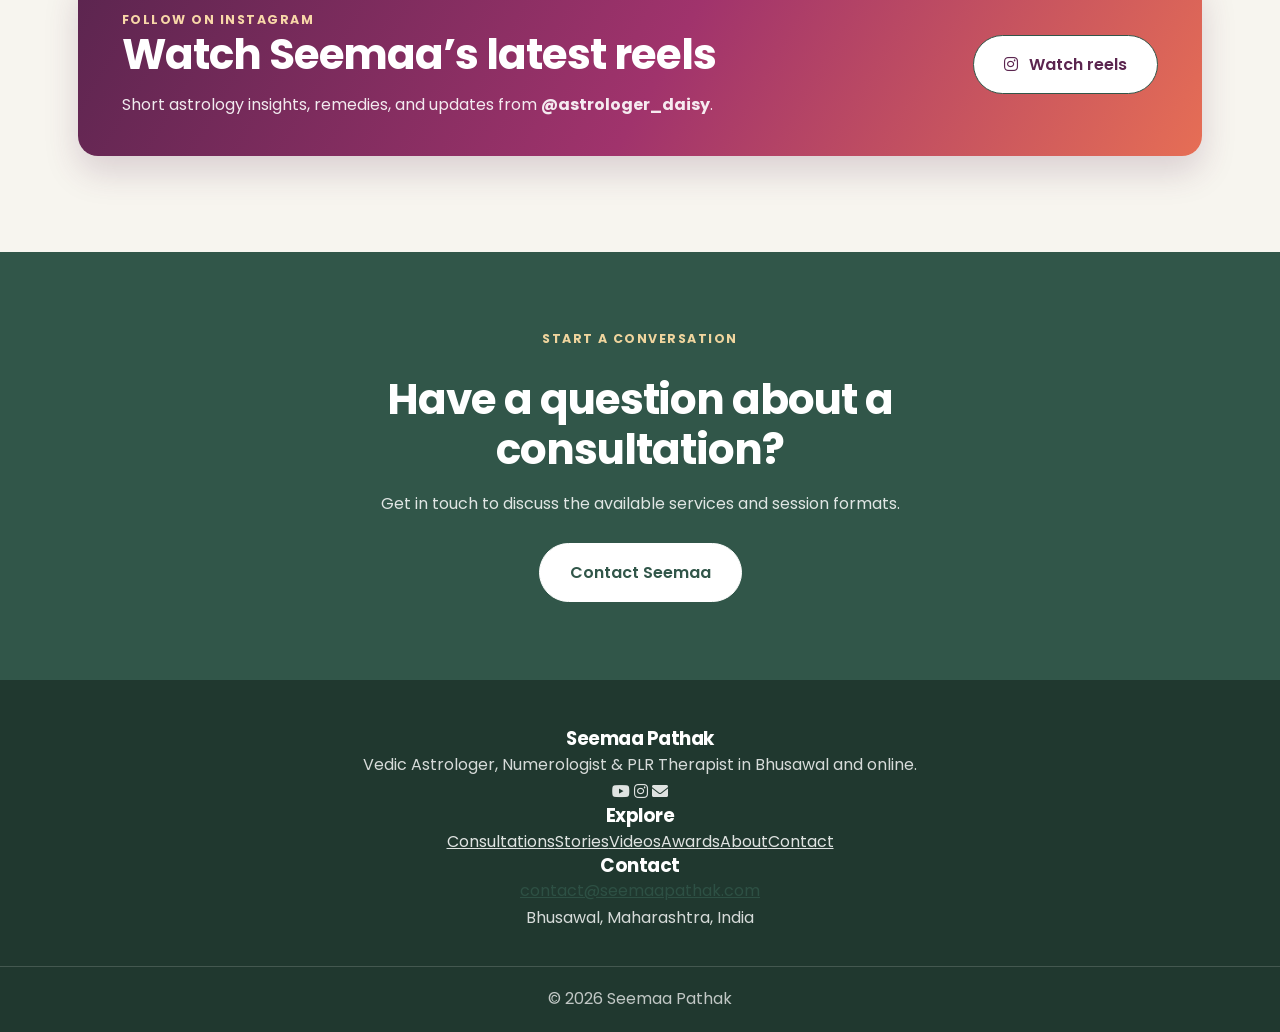
==== commit 2478e1e4: "Add numerology and astrology promotional images" ====
--- a/index.html
+++ b/index.html
@@ -102,6 +102,34 @@
         </div>
     </section>
 
+    <section class="home-section featured-guidance">
+        <div class="container">
+            <div class="home-section-head">
+                <p class="eyebrow">Featured guidance</p>
+                <h2>Explore numerology and astrology</h2>
+                <p>Discover the consultation areas that can help you reflect on your questions, choices and next steps.</p>
+            </div>
+            <div class="guidance-promo-grid">
+                <article class="guidance-promo-card">
+                    <img src="images/numerology-poster.png" alt="Discover your life's path through numerology with Seemaa Pathak" width="664" height="810" loading="lazy">
+                    <div class="guidance-promo-copy">
+                        <h3>Numerology guidance</h3>
+                        <p>Explore life path numbers, personality insights and compatibility questions.</p>
+                        <a href="services.html" class="text-link">Explore numerology consultations <span aria-hidden="true">→</span></a>
+                    </div>
+                </article>
+                <article class="guidance-promo-card">
+                    <img src="images/astrology-event-poster.png" alt="Unlock the Secrets of Destiny astrology event with Seemaa Pathak" width="593" height="756" loading="lazy">
+                    <div class="guidance-promo-copy">
+                        <h3>Astrology events &amp; consultations</h3>
+                        <p>Ask about upcoming sessions, astrology guidance and one-to-one consultations.</p>
+                        <a href="contact.html" class="text-link">Make an enquiry <span aria-hidden="true">→</span></a>
+                    </div>
+                </article>
+            </div>
+        </div>
+    </section>
+
     <section class="home-section">
         <div class="container">
             <div class="home-about-copy">
--- a/css/site-refresh.css
+++ b/css/site-refresh.css
@@ -190,6 +190,39 @@
 .featured-recognition {
   display: grid; grid-template-columns: repeat(3,1fr); gap: 18px;
 }
+
+.guidance-promo-grid {
+  display: grid;
+  grid-template-columns: repeat(2, minmax(0, 1fr));
+  gap: 28px;
+  max-width: 980px;
+  margin: 0 auto;
+}
+.guidance-promo-card {
+  display: grid;
+  grid-template-columns: minmax(180px, .8fr) minmax(0, 1fr);
+  overflow: hidden;
+  background: var(--white);
+  border: 1px solid var(--line);
+  border-radius: var(--radius);
+  box-shadow: 0 7px 24px rgba(36,52,45,.08);
+}
+.guidance-promo-card img {
+  width: 100%;
+  height: 100%;
+  min-height: 280px;
+  object-fit: cover;
+}
+.guidance-promo-copy {
+  display: flex;
+  flex-direction: column;
+  justify-content: center;
+  padding: 28px;
+}
+.guidance-promo-copy h3 { color: var(--forest); margin: 0 0 11px; }
+.guidance-promo-copy p { color: var(--muted); margin: 0 0 20px; }
+.text-link { color: var(--forest); font-weight: 700; text-decoration: none; }
+.text-link:hover { text-decoration: underline; }
 .recognition-card {
   overflow: hidden; background: var(--white); border: 1px solid var(--line);
   border-radius: var(--radius); box-shadow: 0 4px 18px rgba(36,52,45,.035);
@@ -428,6 +461,7 @@
   .hero-layout { grid-template-columns: 1fr 0.8fr; gap: 32px; }
   .service-grid { grid-template-columns: repeat(2,minmax(0,1fr)); }
   .featured-recognition { grid-template-columns: repeat(2,minmax(0,1fr)); }
+  .guidance-promo-grid { grid-template-columns: 1fr; max-width: 520px; }
 }
 @media (max-width: 620px) {
   .container { padding-left: 20px; padding-right: 20px; }
@@ -448,6 +482,9 @@
   .trust-item + .trust-item { border-left: 0; border-top: 1px solid var(--line); }
   .steps-grid, .featured-recognition { grid-template-columns: 1fr; }
   .service-grid { grid-template-columns: 1fr; }
+  .guidance-promo-card { grid-template-columns: 130px 1fr; }
+  .guidance-promo-card img { min-height: 220px; }
+  .guidance-promo-copy { padding: 22px; }
   .home-service-card { min-height: 0; }
   .hero-actions { flex-direction: column; align-items: stretch; }
   .hero-actions .btn { text-align: center; }
